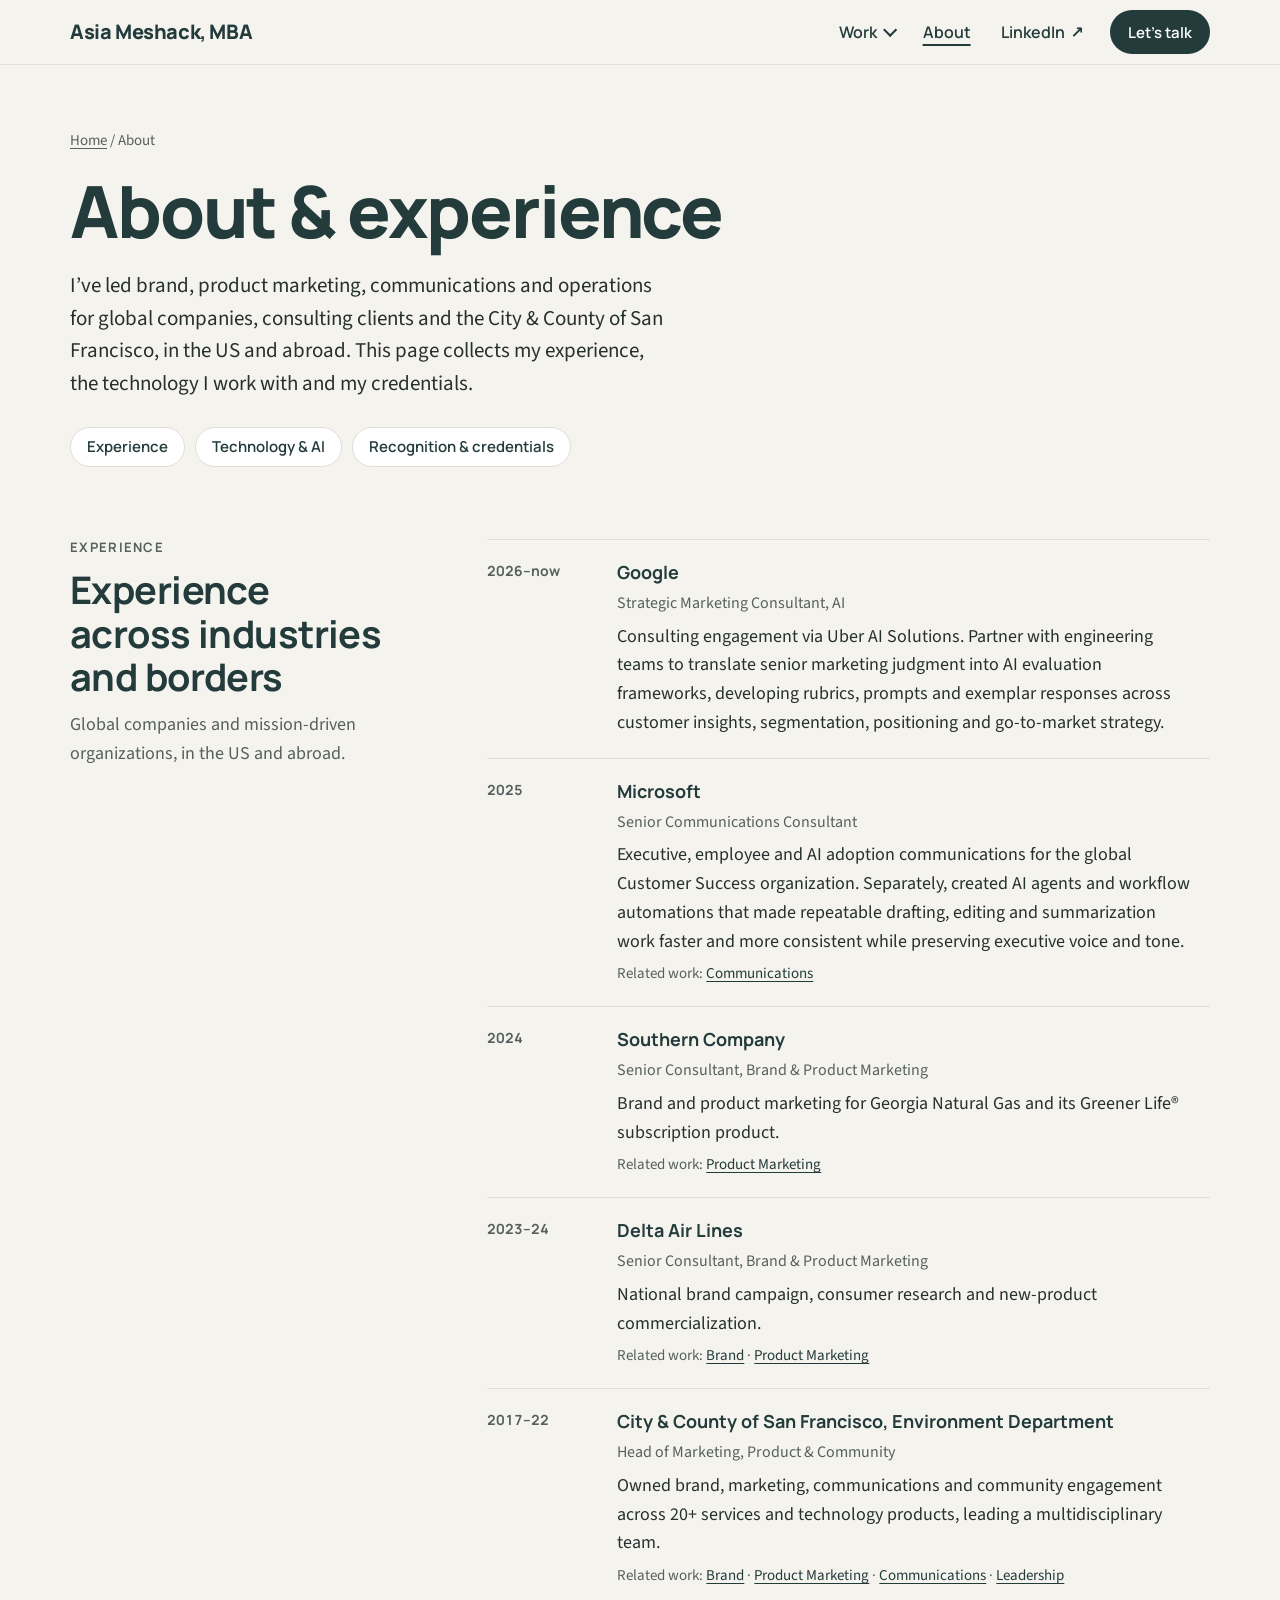
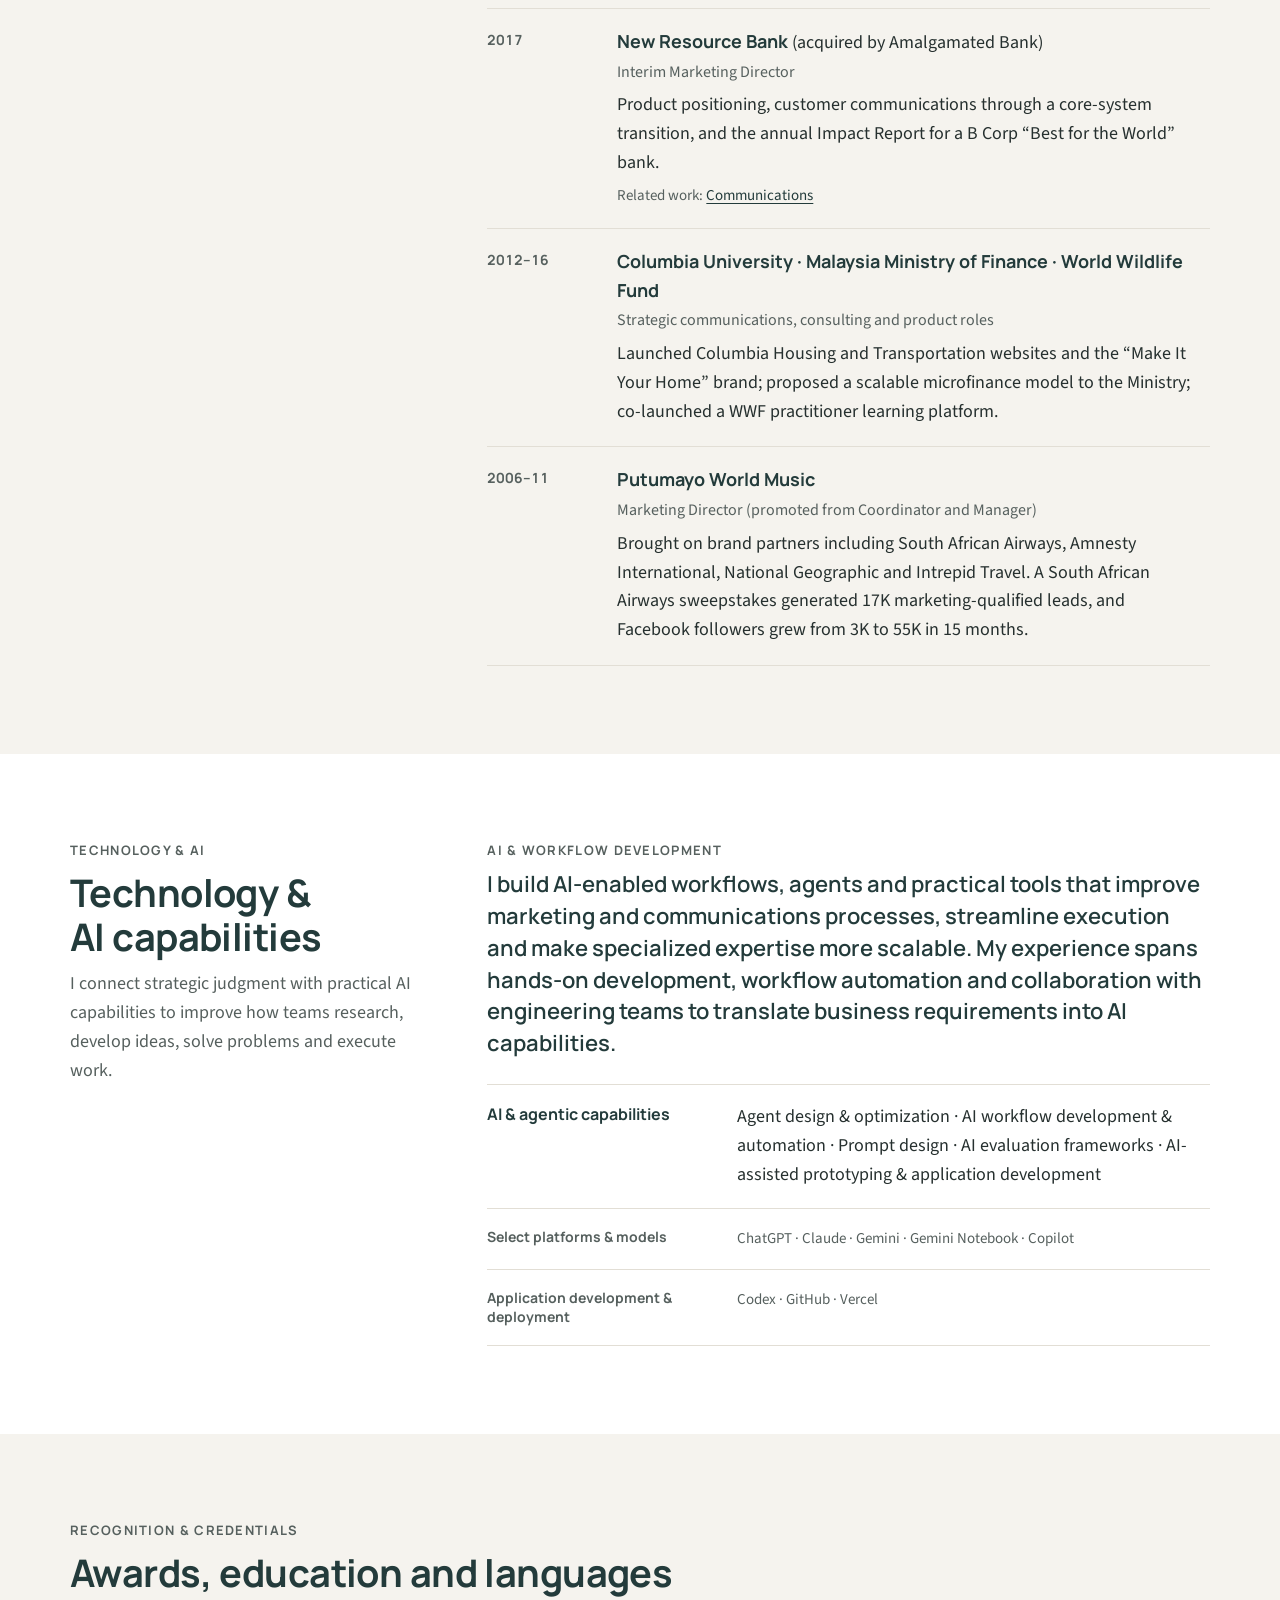
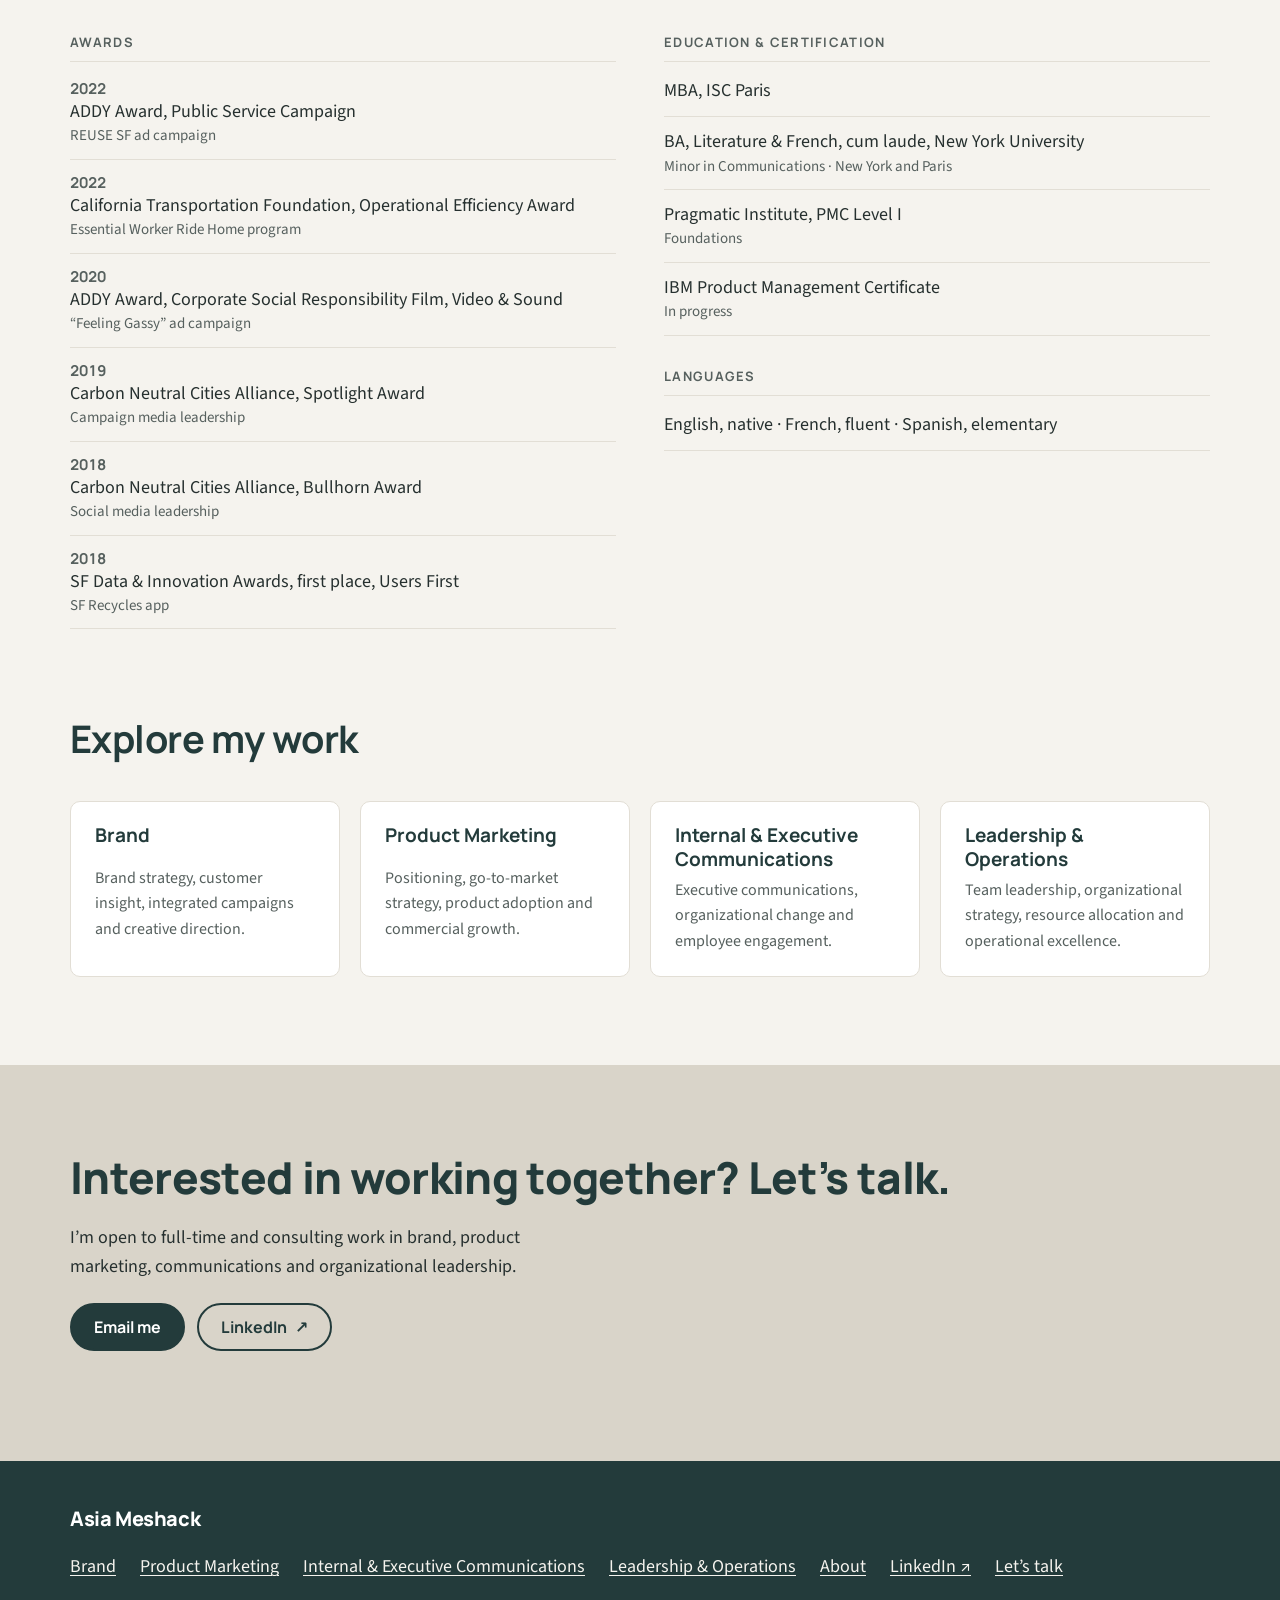
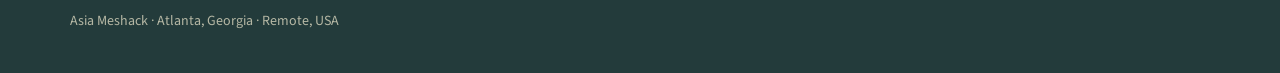
==== about/index.html @ 108fd045 "About: "AI & Workflow Development" capability statement Co-Authored-By: Claude Opus 5.5 <noreply@ant" ====
<!doctype html>
<html lang="en">
<head>
<meta charset="utf-8">
<meta name="viewport" content="width=device-width,initial-scale=1,viewport-fit=cover">
<title>About and experience | Asia Meshack</title>
<meta name="description" content="Experience, technology and AI capabilities, awards and education of Asia Meshack.">
<link rel="canonical" href="https://ameshack.github.io/amward-site/about/">
<meta property="og:type" content="website">
<meta property="og:site_name" content="Asia Meshack">
<meta property="og:title" content="About and experience | Asia Meshack">
<meta property="og:description" content="Experience, technology and AI capabilities, awards and education of Asia Meshack.">
<meta property="og:url" content="https://ameshack.github.io/amward-site/about/">
<meta property="og:image" content="https://ameshack.github.io/amward-site/src/img/reuse.jpg">
<meta name="twitter:card" content="summary_large_image">
<link rel="preconnect" href="https://fonts.googleapis.com">
<link rel="preconnect" href="https://fonts.gstatic.com" crossorigin>
<link rel="stylesheet" href="https://fonts.googleapis.com/css2?family=Manrope:wght@600;700;800&family=Source+Sans+3:wght@400;600;700&display=swap">
<link rel="stylesheet" href="../assets/site.css">
</head>
<body data-root="../" data-ext="" data-page="about">
<a class="skip" href="#main">Skip to content</a>
<header class="site-header">
  <div class="wrap">
    <a class="wordmark" href="../">Asia Meshack, MBA</a>
    <nav class="nav" aria-label="Main">
      <div class="nav-work">
        <button class="nav-work-btn" type="button" aria-expanded="false" aria-controls="work-menu">Work</button>
        <ul class="work-menu" id="work-menu" hidden><li><a href="../brand/"><strong>Brand</strong><span>Brand strategy, customer insight, integrated campaigns and creative direction.</span></a></li><li><a href="../product-marketing/"><strong>Product Marketing</strong><span>Positioning, go-to-market strategy, product adoption and commercial growth.</span></a></li><li><a href="../communications/"><strong>Internal &amp; Executive Communications</strong><span>Executive communications, organizational change and employee engagement.</span></a></li><li><a href="../leadership/"><strong>Leadership &amp; Operations</strong><span>Team leadership, organizational strategy, resource allocation and operational excellence.</span></a></li></ul>
      </div>
      <a href="../about/" aria-current="page">About</a>
      <a class="ext" href="https://www.linkedin.com/in/am-ward" target="_blank" rel="noopener">LinkedIn</a>
      <a class="btn btn-primary" href="#contact">Let’s talk</a>
    </nav>
    <button class="menu-btn" type="button" aria-expanded="false" aria-controls="mobile-panel">Menu</button>
    <nav class="mobile-panel" id="mobile-panel" aria-label="Main">
      <span class="group">Work</span><a class="sub" href="../brand/">Brand</a><a class="sub" href="../product-marketing/">Product Marketing</a><a class="sub" href="../communications/">Internal &amp; Executive Communications</a><a class="sub" href="../leadership/">Leadership &amp; Operations</a>
      <a href="../about/">About &amp; experience</a>
      <a class="ext" href="https://www.linkedin.com/in/am-ward" target="_blank" rel="noopener">LinkedIn</a>
      <a class="btn btn-primary" href="#contact">Let’s talk</a>
    </nav>
  </div>
</header>
<main id="main">
<section class="page-hero" aria-labelledby="page-h">
  <div class="wrap">
    <p class="crumbs"><a href="../">Home</a> / About</p>
    <h1 id="page-h">About &amp; experience</h1>
    <p class="lede">I’ve led brand, product marketing, communications and operations for global companies, consulting clients and the City &amp; County of San Francisco, in the US and abroad. This page collects my experience, the technology I work with and my credentials.</p>
    <ul class="caps jump" aria-label="On this page"><li><a href="#experience">Experience</a></li><li><a href="#technology-ai">Technology &amp; AI</a></li><li><a href="#credentials">Recognition &amp; credentials</a></li></ul>
  </div>
</section>

<section class="section split" id="experience" aria-labelledby="exp-h" style="padding-top:24px">
  <div class="wrap">
    <div class="split-head"><p class="eyebrow">Experience</p><h2 id="exp-h">Experience across industries and borders</h2><p>Global companies and mission-driven organizations, in the US and abroad.</p></div>
    <ol class="roles"><li><span class="when">2026–now</span><div class="role"><b>Google</b><span class="t">Strategic Marketing Consultant, AI</span><p>Consulting engagement via Uber AI Solutions. Partner with engineering teams to translate senior marketing judgment into AI evaluation frameworks, developing rubrics, prompts and exemplar responses across customer insights, segmentation, positioning and go-to-market strategy.</p></div></li><li><span class="when">2025</span><div class="role"><b>Microsoft</b><span class="t">Senior Communications Consultant</span><p>Executive, employee and AI adoption communications for the global Customer Success organization. Separately, created AI agents and workflow automations that made repeatable drafting, editing and summarization work faster and more consistent while preserving executive voice and tone.</p><p class="role-links">Related work: <a href="../communications/">Communications</a></p></div></li><li><span class="when">2024</span><div class="role"><b>Southern Company</b><span class="t">Senior Consultant, Brand &amp; Product Marketing</span><p>Brand and product marketing for Georgia Natural Gas and its Greener Life® subscription product.</p><p class="role-links">Related work: <a href="../product-marketing/">Product Marketing</a></p></div></li><li><span class="when">2023–24</span><div class="role"><b>Delta Air Lines</b><span class="t">Senior Consultant, Brand &amp; Product Marketing</span><p>National brand campaign, consumer research and new-product commercialization.</p><p class="role-links">Related work: <a href="../brand/">Brand</a> · <a href="../product-marketing/">Product Marketing</a></p></div></li><li><span class="when">2017–22</span><div class="role"><b>City &amp; County of San Francisco, Environment Department</b><span class="t">Head of Marketing, Product &amp; Community</span><p>Owned brand, marketing, communications and community engagement across 20+ services and technology products, leading a multidisciplinary team.</p><p class="role-links">Related work: <a href="../brand/">Brand</a> · <a href="../product-marketing/">Product Marketing</a> · <a href="../communications/">Communications</a> · <a href="../leadership/">Leadership</a></p></div></li><li><span class="when">2017</span><div class="role"><b>New Resource Bank</b> (acquired by Amalgamated Bank)<span class="t">Interim Marketing Director</span><p>Product positioning, customer communications through a core-system transition, and the annual Impact Report for a B Corp “Best for the World” bank.</p><p class="role-links">Related work: <a href="../communications/">Communications</a></p></div></li><li><span class="when">2012–16</span><div class="role"><b>Columbia University · Malaysia Ministry of Finance · World Wildlife Fund</b><span class="t">Strategic communications, consulting and product roles</span><p>Launched Columbia Housing and Transportation websites and the “Make It Your Home” brand; proposed a scalable microfinance model to the Ministry; co-launched a WWF practitioner learning platform.</p></div></li><li><span class="when">2006–11</span><div class="role"><b>Putumayo World Music</b><span class="t">Marketing Director (promoted from Coordinator and Manager)</span><p>Brought on brand partners including South African Airways, Amnesty International, National Geographic and Intrepid Travel. A South African Airways sweepstakes generated 17K marketing-qualified leads, and Facebook followers grew from 3K to 55K in 15 months.</p></div></li></ol>
  </div>
</section>

<section class="section split tech" id="technology-ai" aria-labelledby="tech-h">
  <div class="wrap">
    <div class="split-head"><p class="eyebrow">Technology &amp; AI</p><h2 id="tech-h">Technology &amp; AI capabilities</h2><p>I connect strategic judgment with practical AI capabilities to improve how teams research, develop ideas, solve problems and execute work.</p></div>
    <div class="tech-body"><div class="tech-cap"><h3>AI &amp; Workflow Development</h3><p class="tech-capability">I build AI-enabled workflows, agents and practical tools that improve marketing and communications processes, streamline execution and make specialized expertise more scalable. My experience spans hands-on development, workflow automation and collaboration with engineering teams to translate business requirements into AI capabilities.</p></div><dl class="tech-rows"><div><dt>AI &amp; agentic capabilities</dt><dd>Agent design &amp; optimization · AI workflow development &amp; automation · Prompt design · AI evaluation frameworks · AI-assisted prototyping &amp; application development</dd></div><div class="tool"><dt>Select platforms &amp; models</dt><dd>ChatGPT · Claude · Gemini · Gemini Notebook · Copilot</dd></div><div class="tool"><dt>Application development &amp; deployment</dt><dd>Codex · GitHub · Vercel</dd></div></dl></div>
  </div>
</section>

<section class="section" id="credentials" aria-labelledby="cred-h">
  <div class="wrap">
    <div class="section-head"><p class="eyebrow">Recognition &amp; credentials</p><h2 id="cred-h">Awards, education and languages</h2></div>
    <div class="cred-grid">
      <div><h3>Awards</h3><ul><li><span class="yr">2022</span>ADDY Award, Public Service Campaign<span>REUSE SF ad campaign</span></li><li><span class="yr">2022</span>California Transportation Foundation, Operational Efficiency Award<span>Essential Worker Ride Home program</span></li><li><span class="yr">2020</span>ADDY Award, Corporate Social Responsibility Film, Video &amp; Sound<span>“Feeling Gassy” ad campaign</span></li><li><span class="yr">2019</span>Carbon Neutral Cities Alliance, Spotlight Award<span>Campaign media leadership</span></li><li><span class="yr">2018</span>Carbon Neutral Cities Alliance, Bullhorn Award<span>Social media leadership</span></li><li><span class="yr">2018</span>SF Data &amp; Innovation Awards, first place, Users First<span>SF Recycles app</span></li></ul></div>
      <div class="stack">
        <div><h3>Education &amp; certification</h3><ul><li>MBA, ISC Paris</li><li>BA, Literature &amp; French, cum laude, New York University<span>Minor in Communications · New York and Paris</span></li><li>Pragmatic Institute, PMC Level I<span>Foundations</span></li><li>IBM Product Management Certificate<span>In progress</span></li></ul></div>
        <div><h3>Languages</h3><ul><li>English, native · French, fluent · Spanish, elementary</li></ul></div>
      </div>
    </div>
  </div>
</section>

<section class="section" style="padding-top:0" aria-labelledby="related-h">
  <div class="wrap">
    <div class="section-head"><h2 id="related-h">Explore my work</h2></div>
    <div class="related four"><a href="../brand/"><strong>Brand</strong><span>Brand strategy, customer insight, integrated campaigns and creative direction.</span></a><a href="../product-marketing/"><strong>Product Marketing</strong><span>Positioning, go-to-market strategy, product adoption and commercial growth.</span></a><a href="../communications/"><strong>Internal &amp; Executive Communications</strong><span>Executive communications, organizational change and employee engagement.</span></a><a href="../leadership/"><strong>Leadership &amp; Operations</strong><span>Team leadership, organizational strategy, resource allocation and operational excellence.</span></a></div>
  </div>
</section>
<section class="section contact" id="contact" aria-labelledby="contact-h">
  <div class="wrap">
    <h2 id="contact-h">Interested in working together? Let’s talk.</h2>
    <p>I’m open to full-time and consulting work in brand, product marketing, communications and organizational leadership.</p>
    <div class="btn-row">
      <button class="btn btn-primary" type="button" id="reveal">Email me</button>
      <span class="addr" id="email" hidden></span>
      <button class="btn btn-secondary" type="button" id="copy" hidden>Copy</button>
      <a class="btn btn-secondary ext" href="https://www.linkedin.com/in/am-ward" target="_blank" rel="noopener">LinkedIn</a>
    </div>
    <p class="status" id="status" aria-live="polite"></p>
  </div>
</section>
</main>
<footer class="site-footer">
  <div class="wrap">
    <div class="footer-top">
      <a class="wordmark" href="../">Asia Meshack</a>
      <nav aria-label="Footer"><ul><li><a href="../brand/">Brand</a></li><li><a href="../product-marketing/">Product Marketing</a></li><li><a href="../communications/">Internal &amp; Executive Communications</a></li><li><a href="../leadership/">Leadership &amp; Operations</a></li><li><a href="../about/">About</a></li><li><a class="ext" href="https://www.linkedin.com/in/am-ward" target="_blank" rel="noopener">LinkedIn</a></li><li><a href="#contact">Let’s talk</a></li></ul></nav>
    </div>
    <small>Asia Meshack · Atlanta, Georgia · Remote, USA</small>
  </div>
</footer>
<script src="../assets/site.js"></script>
</body>
</html>
---- assets/site.css ----
/* Asia Meshack — warm editorial. Light, deliberately single-theme.
   Layout: compact sticky header; home = intro + collage, organizations, outcomes band, work cards, throughline, contact.
   Specialty pages = intro + capabilities, featured projects, supporting projects, related work, contact. */
:root{
  color-scheme:light;
  --ivory:#F5F3EE; --white:#FFFFFF; --stone:#D9D4C9; --sage:#B5B7A4;
  --teal:#233B3B; --teal-2:#2F4D4C; --text:#26302F; --muted:#56605E; --line:#E2DED5;
  --head:"Manrope",ui-sans-serif,system-ui,-apple-system,"Segoe UI",sans-serif;
  --body:"Source Sans 3",ui-sans-serif,system-ui,-apple-system,"Segoe UI",sans-serif;
  --eyebrow:var(--muted);
  --header-h:64px;
  --radius:10px;
}
*{box-sizing:border-box}
html{scroll-behavior:smooth;scroll-padding-top:calc(var(--header-h) + env(safe-area-inset-top,0px) + 16px)}
@media (prefers-reduced-motion:reduce){html{scroll-behavior:auto}*{transition:none!important}}
body{margin:0;background:var(--ivory);color:var(--text);font:400 18px/1.6 var(--body);-webkit-font-smoothing:antialiased}
body::before{content:"";position:fixed;inset:0 0 auto;height:env(safe-area-inset-top,0px);z-index:30;background:var(--ivory)}
img{max-width:100%;display:block}
a{color:var(--teal);text-underline-offset:3px;text-decoration-thickness:1px}
a:hover{text-decoration-thickness:2px}
:focus-visible{outline:3px solid var(--teal);outline-offset:3px;border-radius:4px}
h1,h2,h3{font-family:var(--head);color:var(--teal);margin:0;text-wrap:balance;letter-spacing:-.015em}
p{margin:0}
.wrap{max-width:1180px;margin:0 auto;padding-left:max(20px,env(safe-area-inset-left,0px));padding-right:max(20px,env(safe-area-inset-right,0px))}
.eyebrow{font:700 13px/1.3 var(--head);letter-spacing:.1em;text-transform:uppercase;color:var(--eyebrow)}
.lede{font-size:21px;line-height:1.55;color:var(--text);max-width:60ch}
[hidden]{display:none!important}
.sr-only{position:absolute;width:1px;height:1px;padding:0;margin:-1px;overflow:hidden;clip:rect(0,0,0,0);white-space:nowrap;border:0}
.skip{position:absolute;left:20px;top:-80px;z-index:40;background:var(--teal);color:var(--white);padding:10px 16px;border-radius:8px;font-weight:600;text-decoration:none}
.skip:focus{top:calc(env(safe-area-inset-top,0px) + 10px)}
.section{padding-block:88px}
.section-head{display:grid;gap:12px;margin-bottom:40px;max-width:720px}
.section-head h2{font-size:clamp(28px,3.2vw,38px);line-height:1.15;font-weight:700}

/* Buttons and links */
.btn{display:inline-flex;align-items:center;gap:8px;min-height:48px;padding:12px 22px;border-radius:999px;font:700 16px/1 var(--head);text-decoration:none;border:2px solid var(--teal);cursor:pointer}
.btn-primary{background:var(--teal);color:var(--white)}
.btn-primary:hover{background:var(--teal-2);border-color:var(--teal-2)}
.btn-secondary{background:transparent;color:var(--teal)}
.btn-secondary:hover{background:var(--white)}
.btn-row{display:flex;flex-wrap:wrap;gap:12px;align-items:center}
.arrow-link{font:700 16px/1.3 var(--head);text-decoration:none;display:inline-flex;gap:6px;align-items:center}
.arrow-link::after{content:"→";transition:transform .15s}
.arrow-link:hover::after{transform:translateX(3px)}
.ext::after{content:" ↗"}

/* Header */
.site-header{position:sticky;top:env(safe-area-inset-top,0px);z-index:20;background:color-mix(in srgb,var(--ivory) 94%,transparent);backdrop-filter:blur(8px);border-bottom:1px solid var(--line)}
.site-header .wrap{display:flex;align-items:center;gap:24px;height:var(--header-h)}
.wordmark{font:800 20px/1 var(--head);color:var(--teal);text-decoration:none;letter-spacing:-.02em;margin-right:auto}
.nav{display:flex;align-items:center;gap:6px}
.nav > a,.nav-work-btn{font:600 16px/1 var(--head);color:var(--teal);text-decoration:none;padding:12px 12px;border-radius:8px;background:none;border:0;cursor:pointer;min-height:44px;display:inline-flex;align-items:center;gap:6px}
.nav > a:hover,.nav-work-btn:hover{background:var(--white)}
.nav > a[aria-current="page"]{text-decoration:underline;text-underline-offset:6px;text-decoration-thickness:2px}
.nav-work-btn::after{content:"";width:8px;height:8px;border-right:2px solid currentColor;border-bottom:2px solid currentColor;transform:rotate(45deg) translateY(-3px);transition:transform .15s}
.nav-work-btn[aria-expanded="true"]::after{transform:rotate(-135deg) translateY(-1px)}
.nav-work{position:relative}
.work-menu{position:absolute;top:calc(100% + 8px);left:-12px;width:360px;background:var(--white);border:1px solid var(--line);border-radius:var(--radius);box-shadow:0 18px 40px -18px rgba(35,59,59,.35);padding:8px;list-style:none;margin:0}
.work-menu a{display:grid;gap:2px;padding:12px 14px;border-radius:8px;text-decoration:none}
.work-menu a:hover,.work-menu a:focus-visible{background:var(--ivory)}
.work-menu strong{font:700 16px/1.3 var(--head);color:var(--teal)}
.work-menu span{font-size:15px;line-height:1.4;color:var(--muted)}
.nav > a.btn{margin-left:8px;min-height:44px;padding:10px 18px;font-size:15px;background:var(--teal);color:var(--white);border-radius:999px}
.nav > a.btn:hover{background:var(--teal-2)}
.menu-btn{display:none;font:700 15px/1 var(--head);color:var(--teal);background:var(--white);border:1px solid var(--line);border-radius:999px;padding:12px 18px;min-height:44px;cursor:pointer}
.mobile-panel{display:none}

/* Hero */
.hero{padding-block:72px 64px}
.hero .wrap{display:grid;grid-template-columns:minmax(0,7fr) minmax(0,5fr);gap:56px;align-items:center}
.hero-copy{display:grid;gap:24px}
.hero h1{font-size:clamp(34px,4.1vw,52px);line-height:1.08;font-weight:800;letter-spacing:-.025em}
.collage{display:grid;grid-template-columns:766fr 1206fr;gap:12px}
.collage figure{margin:0;border-radius:var(--radius);overflow:hidden;background:var(--stone)}
.collage img{width:100%;height:100%;object-fit:cover}
.collage .c1{grid-column:1/-1;aspect-ratio:1100/612}
.collage .c2{aspect-ratio:766/556;background:#fff}
.collage .c3{aspect-ratio:900/421}

/* Organizations */
.orgs{padding-block:28px;border-block:1px solid var(--line)}
.orgs .wrap{display:grid;gap:14px}
.orgs ul{list-style:none;margin:0;padding:0;display:flex;flex-wrap:wrap;gap:20px 56px;align-items:center}
.orgs li{display:flex;align-items:center;min-height:44px}
.orgs img{width:auto;max-width:100%}

/* Outcomes band */
.outcomes{background:var(--teal);color:var(--ivory)}
.outcomes .section-head h2{color:var(--ivory)}
.outcomes .eyebrow{color:var(--sage)}
.outcomes ul{list-style:none;margin:0;padding:0;display:grid;grid-template-columns:repeat(4,minmax(0,1fr));gap:32px}
.outcomes li{display:grid;gap:10px;align-content:start;padding-top:20px;border-top:1px solid color-mix(in srgb,var(--sage) 55%,transparent)}
.outcomes b{font:800 clamp(40px,4.6vw,56px)/1 var(--head);letter-spacing:-.03em;color:var(--white)}
.outcomes span{font-size:17px;line-height:1.45;color:var(--ivory)}
.outcomes small{font:700 13px/1.3 var(--head);letter-spacing:.06em;text-transform:uppercase;color:var(--sage)}

/* Work cards */
.cards{display:grid;grid-template-columns:repeat(2,minmax(0,1fr));gap:24px}
.card{background:var(--white);border-radius:var(--radius);overflow:hidden;display:grid;grid-template-rows:auto 1fr;text-decoration:none;color:inherit;border:1px solid var(--line);transition:transform .15s,box-shadow .15s}
.card:hover{transform:translateY(-3px);box-shadow:0 18px 40px -22px rgba(35,59,59,.45)}
.card-visual{aspect-ratio:16/7;background:var(--stone);overflow:hidden;display:grid}
.card-visual img{width:100%;height:100%;object-fit:cover}
.card-visual:not(.phone){position:relative}
.card-visual:not(.phone) img{position:absolute;inset:0}
.card-visual.phone{background:var(--sage)}
.card-visual.phone img{width:60%;justify-self:center;object-position:top;border-radius:10px 10px 0 0;margin-top:16px;box-shadow:0 10px 30px -12px rgba(0,0,0,.35)}
.card-body{padding:24px 28px 28px;display:grid;gap:10px;align-content:start}
.card-body h3{font-size:24px;line-height:1.2;font-weight:700}
.card-body p{color:var(--muted)}
.card-body .arrow-link{margin-top:6px}

/* Throughline */
.throughline .wrap{display:grid;grid-template-columns:minmax(0,4fr) minmax(0,7fr);gap:56px;align-items:start}
.throughline h2{font-size:clamp(28px,3.2vw,38px);line-height:1.15;font-weight:700}
.throughline .copy{display:grid;gap:18px;max-width:62ch}

/* Contact band */
.contact{background:var(--stone)}
.contact .wrap{display:grid;gap:22px;justify-items:start}
.contact h2{font-size:clamp(30px,3.6vw,44px);line-height:1.1;font-weight:800}
.contact p{max-width:58ch}
.addr{font:600 17px var(--body);padding:12px 16px;border-radius:999px;background:var(--white);user-select:all}
.status{font-size:15px;color:var(--muted)}

/* Footer */
.site-footer{background:var(--teal);color:var(--ivory);padding-block:48px 40px}
.site-footer .wrap{display:grid;gap:28px}
.footer-top{display:flex;flex-wrap:wrap;justify-content:space-between;gap:24px;align-items:start}
.site-footer .wordmark{color:var(--white)}
.site-footer nav ul{list-style:none;margin:0;padding:0;display:flex;flex-wrap:wrap;gap:8px 24px}
.site-footer a{color:var(--ivory)}
.site-footer small{color:var(--sage);font-size:14px}

/* Specialty page */
.page-hero{padding-block:64px 48px}
.page-hero .wrap{display:grid;gap:22px}
.crumbs{font-size:15px;color:var(--muted)}
.crumbs a{color:var(--muted)}
.page-hero h1{font-size:clamp(44px,6vw,72px);line-height:1;font-weight:800;letter-spacing:-.03em}
.caps{list-style:none;margin:6px 0 0;padding:0;display:flex;flex-wrap:wrap;gap:10px}
.caps li{font:600 15px/1.2 var(--head);color:var(--teal);background:var(--white);border:1px solid var(--line);border-radius:999px;padding:10px 16px}

.featured{display:grid;gap:40px}
.project{background:var(--white);border:1px solid var(--line);border-radius:var(--radius);overflow:hidden}
.project-side{display:grid;grid-template-columns:minmax(0,6fr) minmax(0,5fr)}
.project-side .project-media{align-self:start;min-height:0;background:transparent}
.project-side .project-media img{height:auto}
.project-phone{display:grid;grid-template-columns:minmax(0,4fr) minmax(0,7fr)}
.project-phone .project-media{background:var(--sage);display:grid;justify-items:center;align-content:end;padding-top:36px;min-height:0}
.project-phone .project-media img{width:62%;max-width:300px;height:auto;aspect-ratio:9/14;object-fit:cover;object-position:top;border-radius:14px 14px 0 0;box-shadow:0 14px 34px -16px rgba(0,0,0,.4)}
.project-wide .project-media{min-height:0}
.project-wide .project-media img{height:auto}
.project-text .project-body{max-width:820px}
.project-media{background:var(--stone);min-height:100%}
.project-media img{width:100%;height:100%;object-fit:cover}
.project-wide .project-media img{max-height:560px}
.project-media img.focus-top{object-position:top}
.project-media img.focus-left{object-position:left center}
.project-body{padding:32px 36px 34px;display:grid;gap:16px;align-content:start}
.meta{font:700 13px/1.4 var(--head);letter-spacing:.06em;text-transform:uppercase;color:var(--muted)}
.project h3{font-size:clamp(24px,2.4vw,30px);line-height:1.15;font-weight:700}
.outcome{display:flex;gap:14px;align-items:baseline;padding:14px 0;border-block:1px solid var(--line)}
.outcome b{font:800 clamp(34px,3.6vw,44px)/1 var(--head);color:var(--teal);letter-spacing:-.03em;flex:none}
.outcome span{font-size:17px;line-height:1.4}
.outcomes-pair{display:grid;border-block:1px solid var(--line)}
.outcomes-pair .outcome{border-block:0}
.outcome-2{display:flex;gap:12px;align-items:baseline;padding:0 0 14px;margin-top:-4px}
.outcome-2 b{font:800 clamp(22px,2.2vw,26px)/1 var(--head);color:var(--teal);letter-spacing:-.02em;flex:none}
.outcome-2 span{font-size:16px;line-height:1.4;color:var(--muted)}
.outcome.mandate span{font:600 clamp(19px,1.9vw,22px)/1.35 var(--head);color:var(--teal)}
.summary{margin:0;display:grid;gap:12px}
.summary div{display:grid;gap:2px}
.summary dt{font:700 14px/1.3 var(--head);color:var(--teal)}
.summary dd{margin:0;color:var(--text)}
details.more{border-top:1px solid var(--line);padding-top:4px}
details.more > summary{list-style:none;cursor:pointer;font:700 16px/1.3 var(--head);color:var(--teal);display:inline-flex;align-items:center;gap:8px;min-height:44px;padding:8px 0}
details.more > summary::-webkit-details-marker{display:none}
details.more > summary::after{content:"+";font-size:22px;line-height:1;width:24px;height:24px;display:grid;place-items:center;border:2px solid currentColor;border-radius:50%}
details.more[open] > summary::after{content:"–"}
.detail{display:grid;gap:18px;padding:6px 0 4px}
.detail h4{margin:0 0 4px;font:700 15px/1.3 var(--head);letter-spacing:.04em;text-transform:uppercase;color:var(--muted)}
.detail ul{margin:0;padding-left:20px;display:grid;gap:4px}
.detail .fine{font-size:15px;color:var(--muted);margin-top:8px}
.links{display:flex;flex-wrap:wrap;gap:8px 20px}
.links a{font:700 16px/1.3 var(--head)}


.related{display:grid;grid-template-columns:repeat(3,minmax(0,1fr));gap:20px}
.related a{display:grid;gap:6px;padding:22px 24px;background:var(--white);border:1px solid var(--line);border-radius:var(--radius);text-decoration:none;transition:transform .15s}
.related a:hover{transform:translateY(-2px)}
.related strong{font:700 19px/1.25 var(--head);color:var(--teal)}
.related span{color:var(--muted);font-size:16px}
.related.four{grid-template-columns:repeat(4,minmax(0,1fr))}

/* About page */
.caps.jump a{text-decoration:none;color:inherit}
.split .wrap{display:grid;grid-template-columns:minmax(0,4fr) minmax(0,8fr);gap:56px;align-items:start}
.split-head{display:grid;gap:12px;align-content:start;position:sticky;top:calc(var(--header-h) + env(safe-area-inset-top,0px) + 24px)}
.split-head h2{font-size:clamp(28px,3.2vw,38px);line-height:1.15;font-weight:700}
.split-head p:not(.eyebrow){color:var(--muted)}
.roles{list-style:none;margin:0;padding:0;min-width:0}
.roles li{display:grid;grid-template-columns:110px minmax(0,1fr);gap:20px;padding-block:20px;border-top:1px solid var(--line)}
.roles li:last-child{border-bottom:1px solid var(--line)}
.when{font:700 14px/1.6 var(--head);color:var(--muted);font-variant-numeric:tabular-nums}
.role b{font:700 18px/1.35 var(--head);color:var(--teal)}
.role .t{display:block;color:var(--muted);font-size:16px;margin-top:2px}
.role p{margin-top:6px;max-width:64ch}
.role .role-links{font-size:15px;color:var(--muted)}
.tech{background:var(--white)}
.tech-rows{margin:0;display:grid;min-width:0}
.tech-rows div{display:grid;grid-template-columns:minmax(0,230px) minmax(0,1fr);gap:20px;padding-block:18px;border-top:1px solid var(--line)}
.tech-rows div:last-child{border-bottom:1px solid var(--line)}
.tech-rows dt{font:700 16px/1.4 var(--head);color:var(--teal)}
.tech-rows dd{margin:0}
.tech-body{display:grid;gap:24px;min-width:0}
.tech-cap{display:grid;gap:10px}
.tech-cap h3{font:700 13px/1.3 var(--head);letter-spacing:.1em;text-transform:uppercase;color:var(--muted)}
.tech-capability{font:600 clamp(19px,1.9vw,22px)/1.45 var(--head);color:var(--teal);max-width:60ch}
.tech-rows .tool dt{font-size:14px;color:var(--muted)}
.tech-rows .tool dd{font-size:15px;color:var(--muted)}
.cred-grid{display:grid;grid-template-columns:repeat(2,minmax(0,1fr));gap:48px}
.cred-grid h3{font:700 13px/1.3 var(--head);letter-spacing:.1em;text-transform:uppercase;color:var(--muted);padding-bottom:10px;border-bottom:1px solid var(--line);margin-bottom:4px}
.cred-grid ul{list-style:none;margin:0;padding:0}
.cred-grid li{padding:12px 0;border-bottom:1px solid var(--line);line-height:1.45}
.cred-grid li span{display:block;color:var(--muted);font-size:15px}
.cred-grid .stack{display:grid;gap:32px;align-content:start}
.yr{font:700 14px var(--head);color:var(--muted);margin-right:8px;font-variant-numeric:tabular-nums}

/* Review-only notes */
.review-bar{background:#FFF4D6;color:#3A2E05;font-size:15px;padding-block:10px;border-bottom:1px solid #E8D59A}
.review{border:1px dashed #9A6B00;background:#FFF8E4;color:#3A2E05;border-radius:8px;padding:10px 14px;font-size:15px;line-height:1.5}
.review::before{content:"Owner review · ";font:800 12px var(--head);letter-spacing:.06em;text-transform:uppercase;color:#7A5400}


@media (max-width:980px){
  .nav{display:none}
  .menu-btn{display:inline-flex;align-items:center}
  .mobile-panel{position:absolute;left:0;right:0;top:100%;background:var(--ivory);border-bottom:1px solid var(--line);padding:12px max(20px,env(safe-area-inset-right,0px)) 24px max(20px,env(safe-area-inset-left,0px));box-shadow:0 20px 30px -24px rgba(35,59,59,.4)}
  .mobile-panel.open{display:grid;gap:4px}
  .mobile-panel a{font:700 18px/1.3 var(--head);color:var(--teal);text-decoration:none;padding:12px 4px;min-height:44px}
  .mobile-panel .group{font:700 13px/1.3 var(--head);letter-spacing:.1em;text-transform:uppercase;color:var(--muted);padding:12px 4px 2px}
  .mobile-panel .sub{padding-left:16px;font-weight:600}
  .mobile-panel a.btn{margin-top:10px;justify-self:start;color:var(--white);padding:12px 22px}
  .site-header .wrap{position:relative}
  .hero .wrap,.throughline .wrap{grid-template-columns:minmax(0,1fr);gap:40px}
  .outcomes ul{grid-template-columns:repeat(2,minmax(0,1fr))}
  .project-side,.project-phone{grid-template-columns:minmax(0,1fr)}
  .project-phone .project-media{padding-top:28px}
  .project-phone .project-media img{width:46%;max-height:420px}
  .related,.related.four{grid-template-columns:minmax(0,1fr) minmax(0,1fr)}
  .split .wrap,.cred-grid{grid-template-columns:minmax(0,1fr);gap:28px}
  .split-head{position:static}
}
@media (max-width:640px){
  body{font-size:17px}
  .section{padding-block:60px}
  .hero{padding-block:44px 48px}
  .lede{font-size:19px}
  .cards,.related,.related.four{grid-template-columns:minmax(0,1fr)}
  .roles li,.tech-rows div{grid-template-columns:minmax(0,1fr);gap:4px}
  .project-phone .project-media img{width:62%}
  .outcomes ul{grid-template-columns:minmax(0,1fr);gap:24px}
  .project-body{padding:24px 22px 26px}
  .card-body{padding:22px 22px 24px}
  .outcome{flex-direction:column;gap:6px}
}
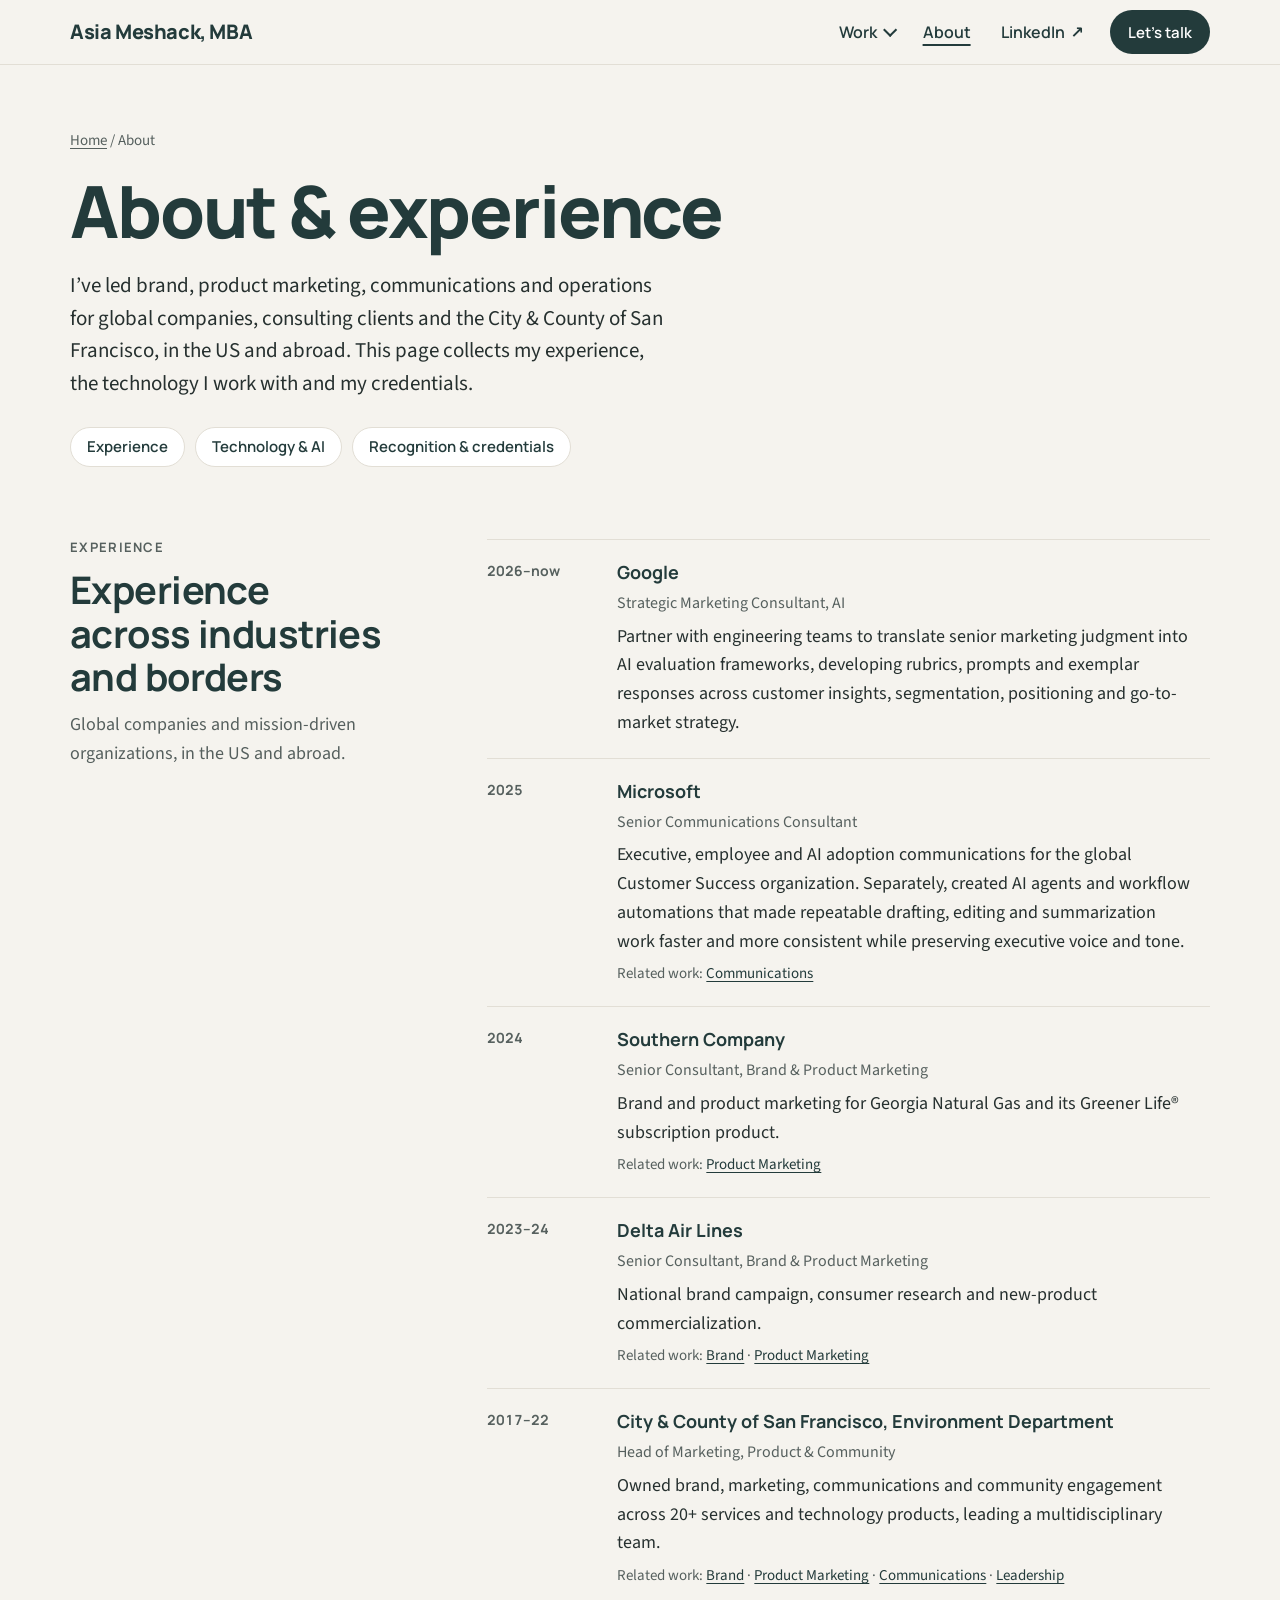
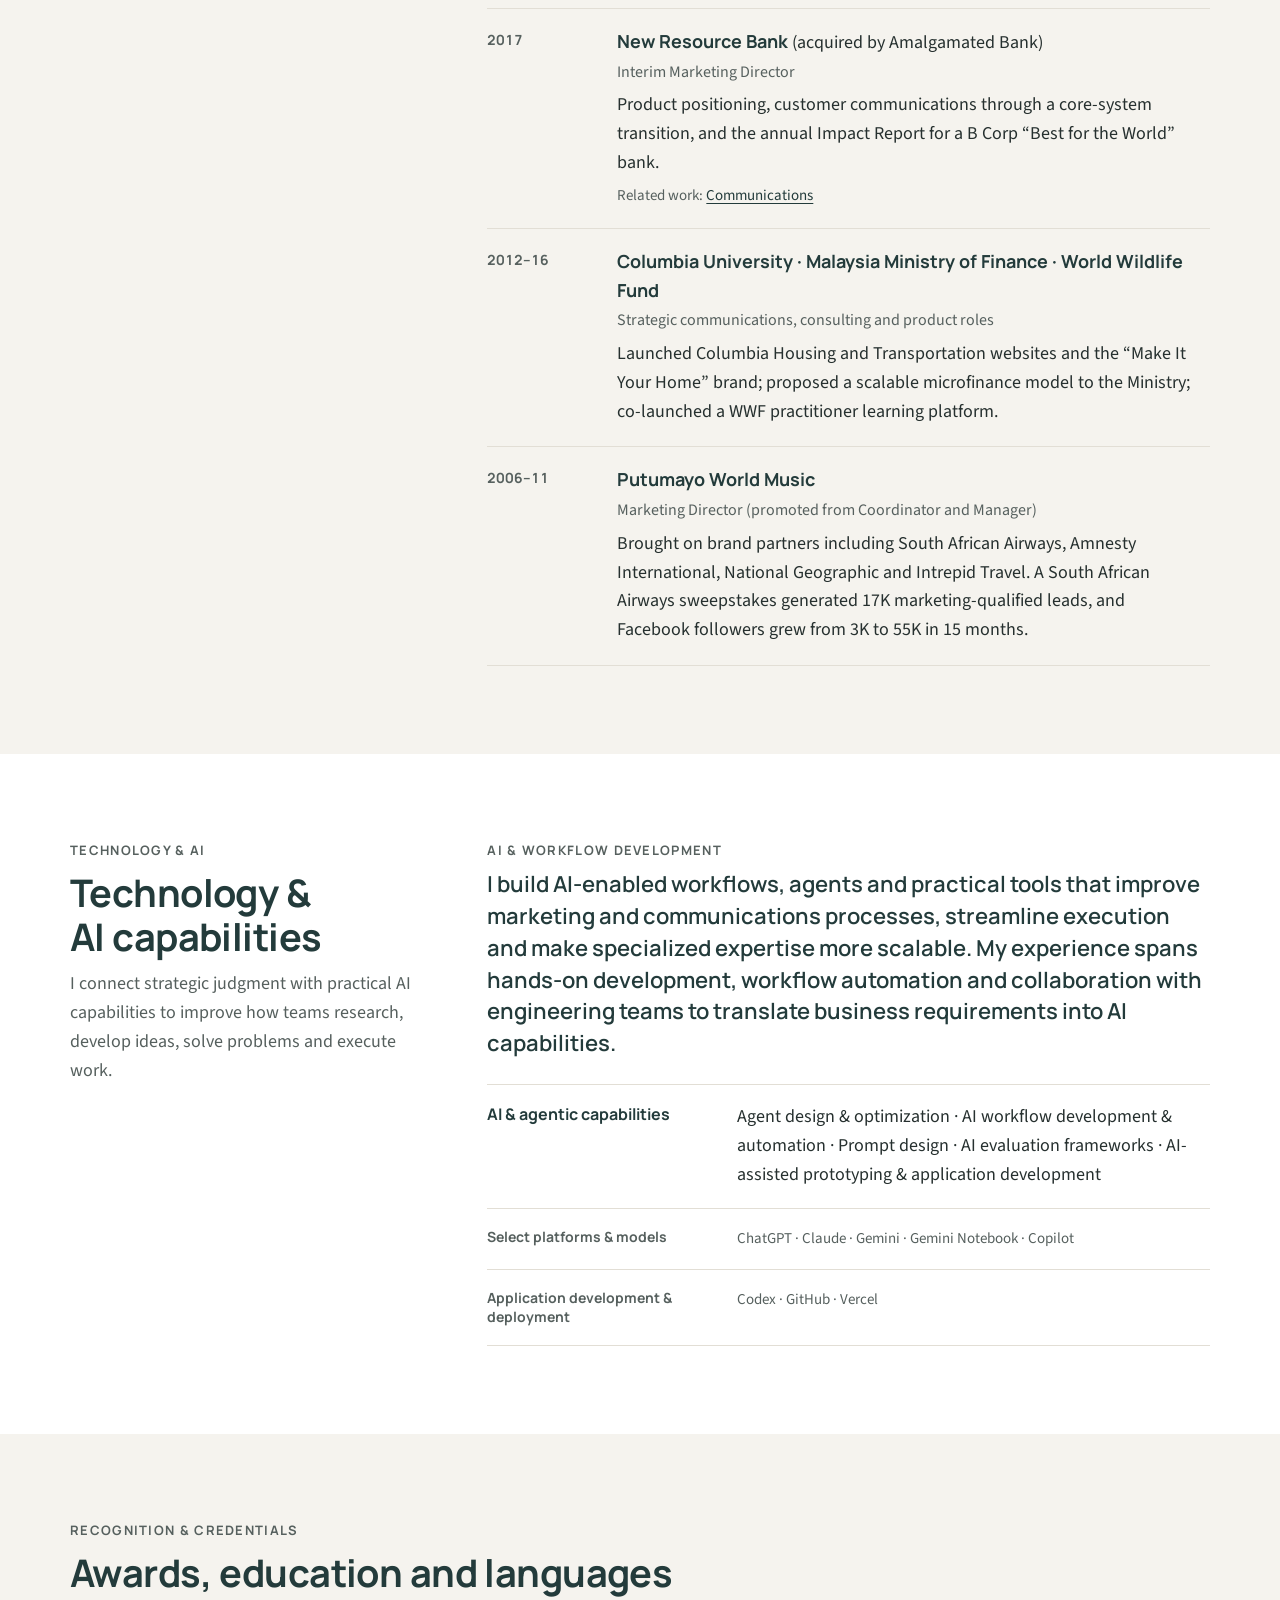
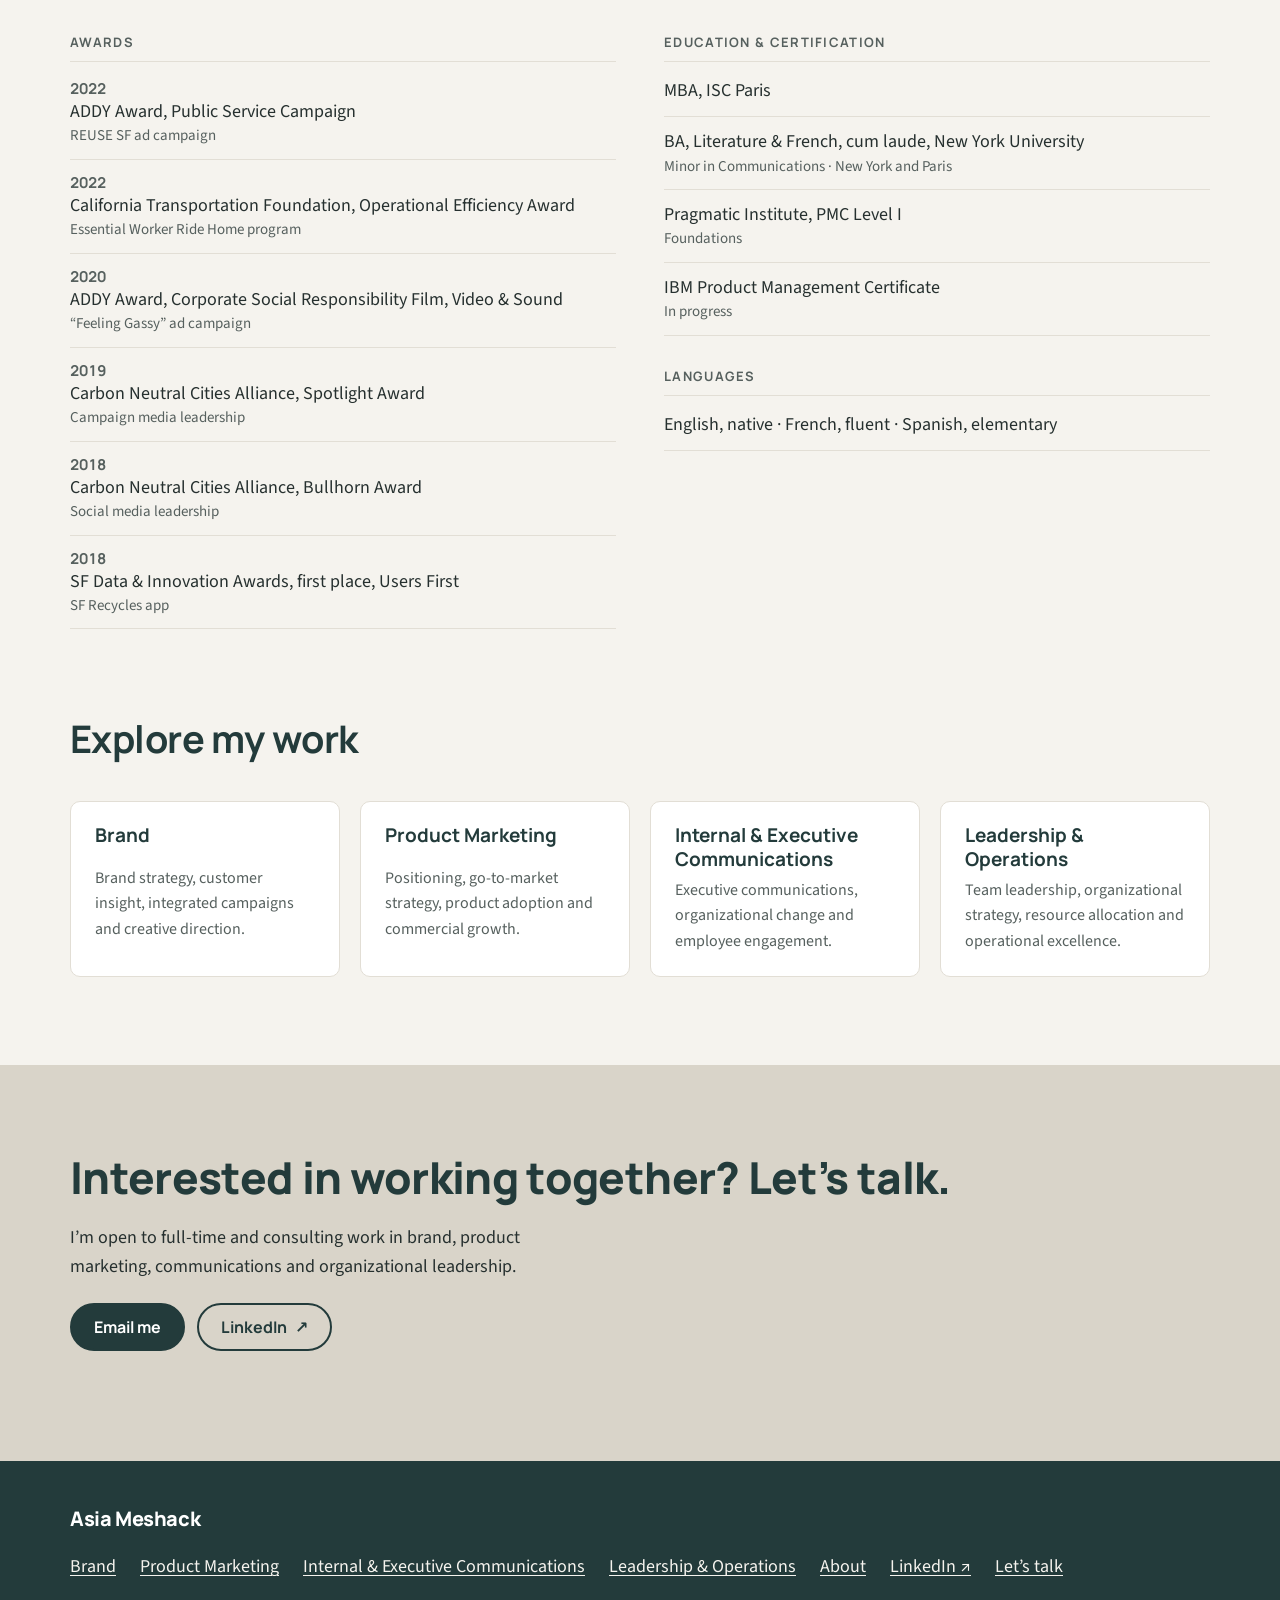
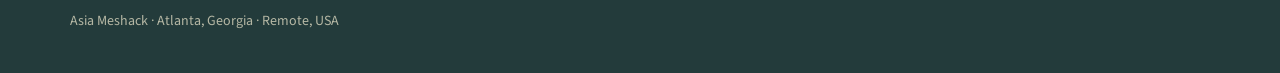
==== commit 3c5c3eb2: "About: remove consulting-vendor line from the Google role Co-Authored-By: Claude Opus 5.5 <noreply@a" ====
--- a/about/index.html
+++ b/about/index.html
@@ -54,7 +54,7 @@
 <section class="section split" id="experience" aria-labelledby="exp-h" style="padding-top:24px">
   <div class="wrap">
     <div class="split-head"><p class="eyebrow">Experience</p><h2 id="exp-h">Experience across industries and borders</h2><p>Global companies and mission-driven organizations, in the US and abroad.</p></div>
-    <ol class="roles"><li><span class="when">2026–now</span><div class="role"><b>Google</b><span class="t">Strategic Marketing Consultant, AI</span><p>Consulting engagement via Uber AI Solutions. Partner with engineering teams to translate senior marketing judgment into AI evaluation frameworks, developing rubrics, prompts and exemplar responses across customer insights, segmentation, positioning and go-to-market strategy.</p></div></li><li><span class="when">2025</span><div class="role"><b>Microsoft</b><span class="t">Senior Communications Consultant</span><p>Executive, employee and AI adoption communications for the global Customer Success organization. Separately, created AI agents and workflow automations that made repeatable drafting, editing and summarization work faster and more consistent while preserving executive voice and tone.</p><p class="role-links">Related work: <a href="../communications/">Communications</a></p></div></li><li><span class="when">2024</span><div class="role"><b>Southern Company</b><span class="t">Senior Consultant, Brand &amp; Product Marketing</span><p>Brand and product marketing for Georgia Natural Gas and its Greener Life® subscription product.</p><p class="role-links">Related work: <a href="../product-marketing/">Product Marketing</a></p></div></li><li><span class="when">2023–24</span><div class="role"><b>Delta Air Lines</b><span class="t">Senior Consultant, Brand &amp; Product Marketing</span><p>National brand campaign, consumer research and new-product commercialization.</p><p class="role-links">Related work: <a href="../brand/">Brand</a> · <a href="../product-marketing/">Product Marketing</a></p></div></li><li><span class="when">2017–22</span><div class="role"><b>City &amp; County of San Francisco, Environment Department</b><span class="t">Head of Marketing, Product &amp; Community</span><p>Owned brand, marketing, communications and community engagement across 20+ services and technology products, leading a multidisciplinary team.</p><p class="role-links">Related work: <a href="../brand/">Brand</a> · <a href="../product-marketing/">Product Marketing</a> · <a href="../communications/">Communications</a> · <a href="../leadership/">Leadership</a></p></div></li><li><span class="when">2017</span><div class="role"><b>New Resource Bank</b> (acquired by Amalgamated Bank)<span class="t">Interim Marketing Director</span><p>Product positioning, customer communications through a core-system transition, and the annual Impact Report for a B Corp “Best for the World” bank.</p><p class="role-links">Related work: <a href="../communications/">Communications</a></p></div></li><li><span class="when">2012–16</span><div class="role"><b>Columbia University · Malaysia Ministry of Finance · World Wildlife Fund</b><span class="t">Strategic communications, consulting and product roles</span><p>Launched Columbia Housing and Transportation websites and the “Make It Your Home” brand; proposed a scalable microfinance model to the Ministry; co-launched a WWF practitioner learning platform.</p></div></li><li><span class="when">2006–11</span><div class="role"><b>Putumayo World Music</b><span class="t">Marketing Director (promoted from Coordinator and Manager)</span><p>Brought on brand partners including South African Airways, Amnesty International, National Geographic and Intrepid Travel. A South African Airways sweepstakes generated 17K marketing-qualified leads, and Facebook followers grew from 3K to 55K in 15 months.</p></div></li></ol>
+    <ol class="roles"><li><span class="when">2026–now</span><div class="role"><b>Google</b><span class="t">Strategic Marketing Consultant, AI</span><p>Partner with engineering teams to translate senior marketing judgment into AI evaluation frameworks, developing rubrics, prompts and exemplar responses across customer insights, segmentation, positioning and go-to-market strategy.</p></div></li><li><span class="when">2025</span><div class="role"><b>Microsoft</b><span class="t">Senior Communications Consultant</span><p>Executive, employee and AI adoption communications for the global Customer Success organization. Separately, created AI agents and workflow automations that made repeatable drafting, editing and summarization work faster and more consistent while preserving executive voice and tone.</p><p class="role-links">Related work: <a href="../communications/">Communications</a></p></div></li><li><span class="when">2024</span><div class="role"><b>Southern Company</b><span class="t">Senior Consultant, Brand &amp; Product Marketing</span><p>Brand and product marketing for Georgia Natural Gas and its Greener Life® subscription product.</p><p class="role-links">Related work: <a href="../product-marketing/">Product Marketing</a></p></div></li><li><span class="when">2023–24</span><div class="role"><b>Delta Air Lines</b><span class="t">Senior Consultant, Brand &amp; Product Marketing</span><p>National brand campaign, consumer research and new-product commercialization.</p><p class="role-links">Related work: <a href="../brand/">Brand</a> · <a href="../product-marketing/">Product Marketing</a></p></div></li><li><span class="when">2017–22</span><div class="role"><b>City &amp; County of San Francisco, Environment Department</b><span class="t">Head of Marketing, Product &amp; Community</span><p>Owned brand, marketing, communications and community engagement across 20+ services and technology products, leading a multidisciplinary team.</p><p class="role-links">Related work: <a href="../brand/">Brand</a> · <a href="../product-marketing/">Product Marketing</a> · <a href="../communications/">Communications</a> · <a href="../leadership/">Leadership</a></p></div></li><li><span class="when">2017</span><div class="role"><b>New Resource Bank</b> (acquired by Amalgamated Bank)<span class="t">Interim Marketing Director</span><p>Product positioning, customer communications through a core-system transition, and the annual Impact Report for a B Corp “Best for the World” bank.</p><p class="role-links">Related work: <a href="../communications/">Communications</a></p></div></li><li><span class="when">2012–16</span><div class="role"><b>Columbia University · Malaysia Ministry of Finance · World Wildlife Fund</b><span class="t">Strategic communications, consulting and product roles</span><p>Launched Columbia Housing and Transportation websites and the “Make It Your Home” brand; proposed a scalable microfinance model to the Ministry; co-launched a WWF practitioner learning platform.</p></div></li><li><span class="when">2006–11</span><div class="role"><b>Putumayo World Music</b><span class="t">Marketing Director (promoted from Coordinator and Manager)</span><p>Brought on brand partners including South African Airways, Amnesty International, National Geographic and Intrepid Travel. A South African Airways sweepstakes generated 17K marketing-qualified leads, and Facebook followers grew from 3K to 55K in 15 months.</p></div></li></ol>
   </div>
 </section>
 
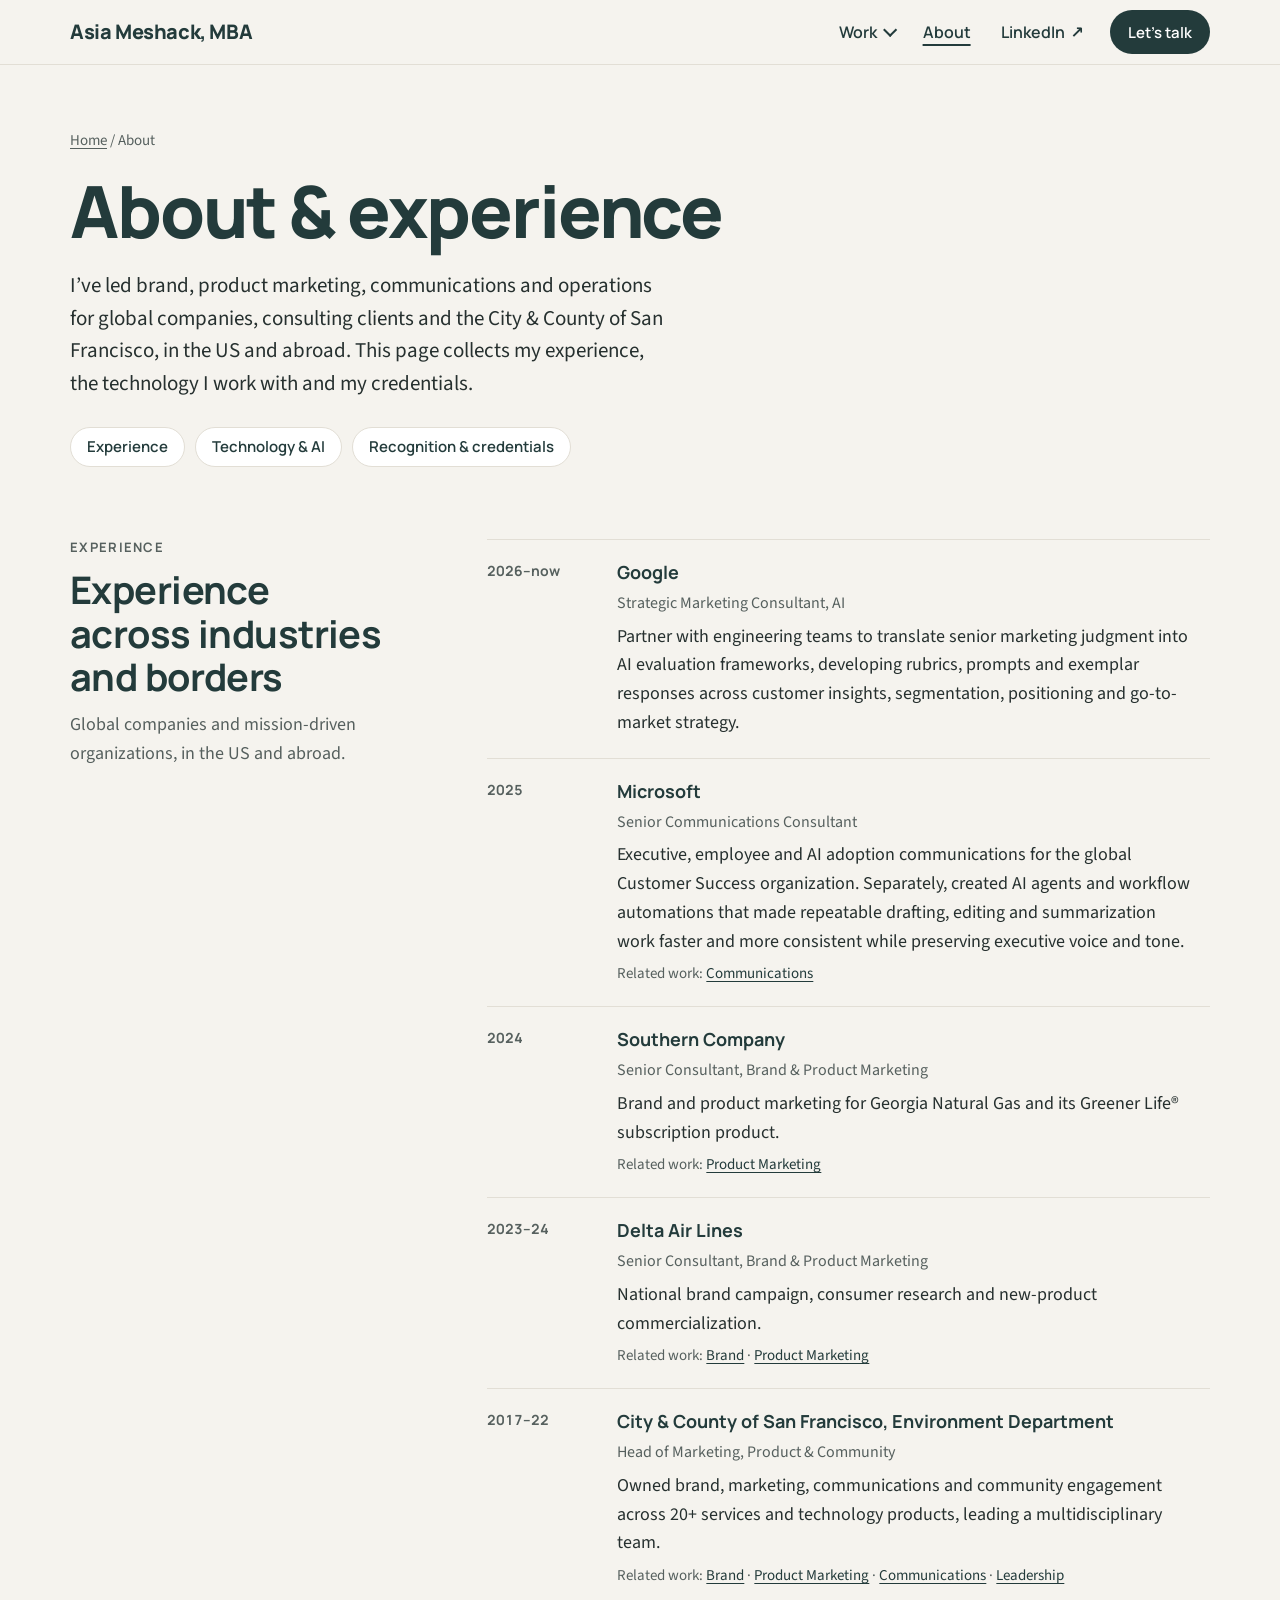
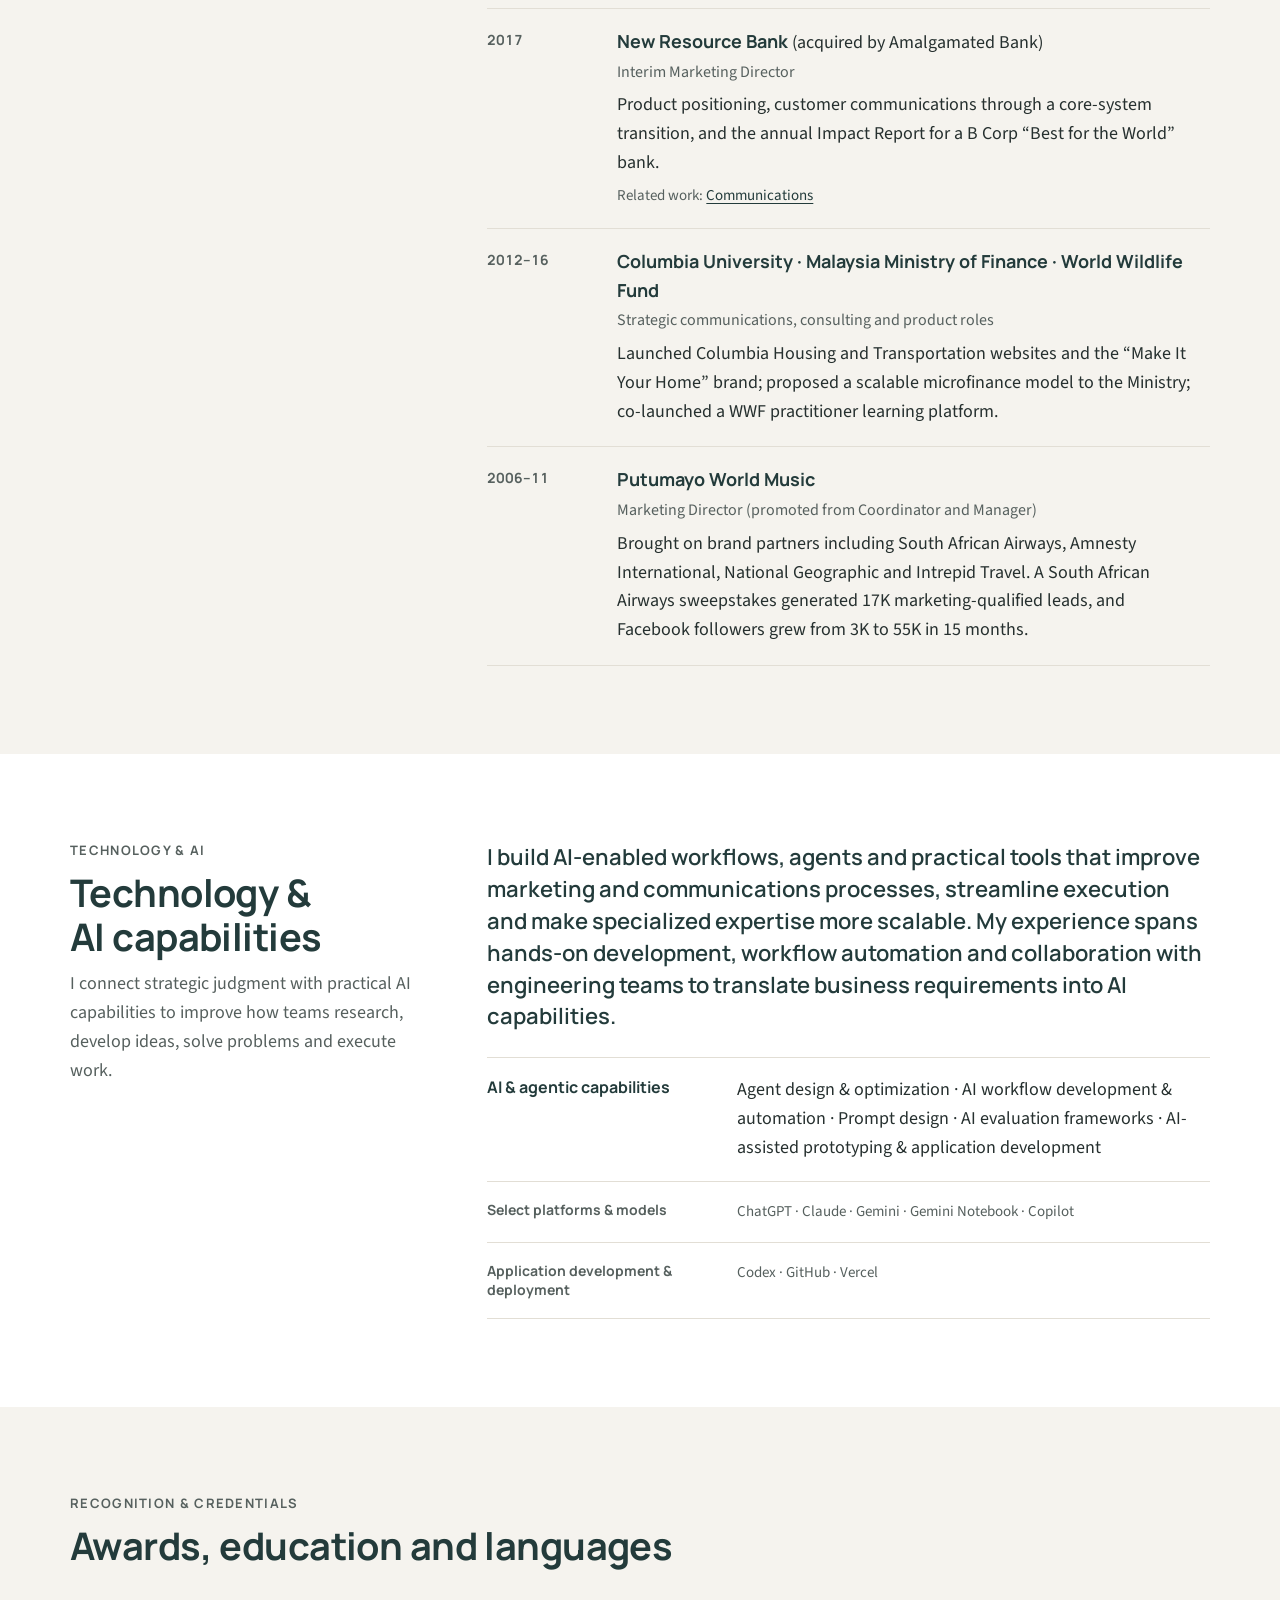
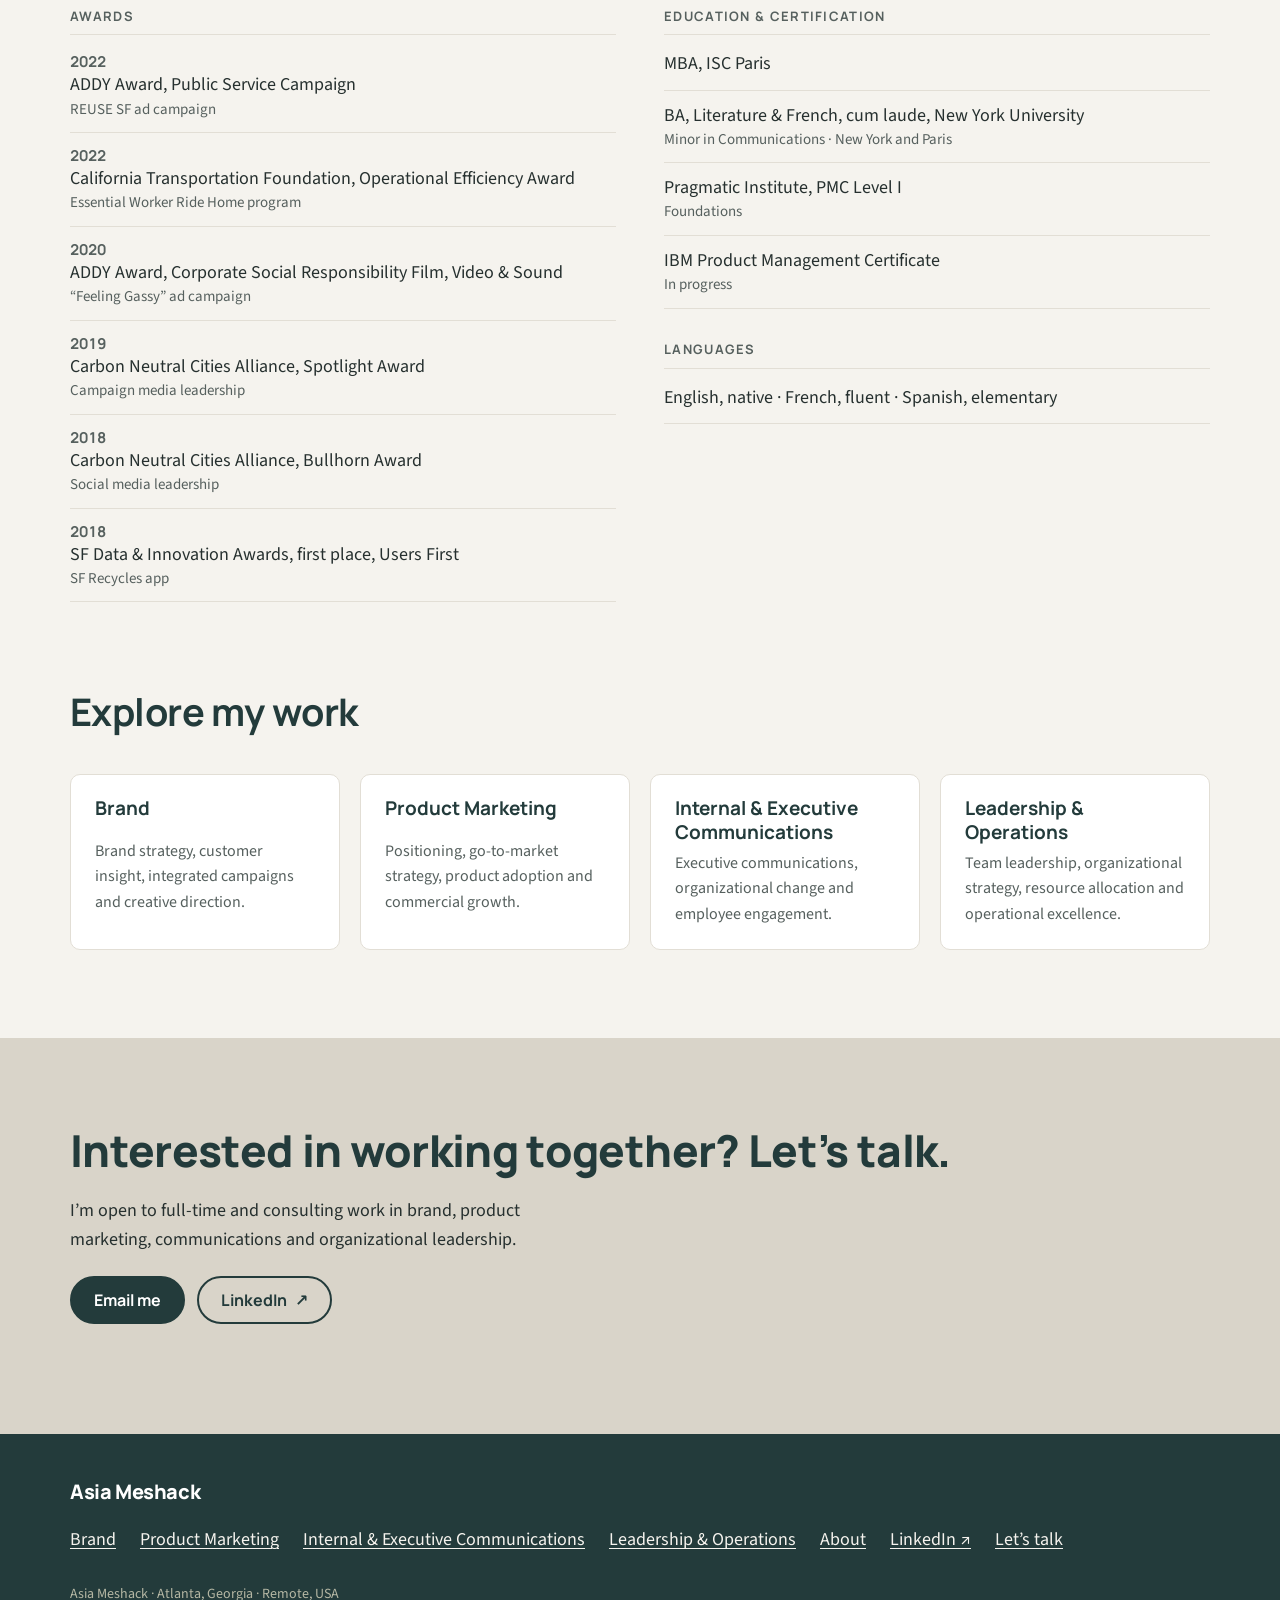
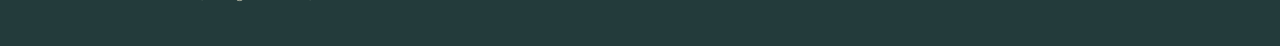
==== commit 84a49599: "About: remove the added "AI & Workflow Development" heading Co-Authored-By: Claude Opus 5.5 <noreply" ====
--- a/about/index.html
+++ b/about/index.html
@@ -61,7 +61,7 @@
 <section class="section split tech" id="technology-ai" aria-labelledby="tech-h">
   <div class="wrap">
     <div class="split-head"><p class="eyebrow">Technology &amp; AI</p><h2 id="tech-h">Technology &amp; AI capabilities</h2><p>I connect strategic judgment with practical AI capabilities to improve how teams research, develop ideas, solve problems and execute work.</p></div>
-    <div class="tech-body"><div class="tech-cap"><h3>AI &amp; Workflow Development</h3><p class="tech-capability">I build AI-enabled workflows, agents and practical tools that improve marketing and communications processes, streamline execution and make specialized expertise more scalable. My experience spans hands-on development, workflow automation and collaboration with engineering teams to translate business requirements into AI capabilities.</p></div><dl class="tech-rows"><div><dt>AI &amp; agentic capabilities</dt><dd>Agent design &amp; optimization · AI workflow development &amp; automation · Prompt design · AI evaluation frameworks · AI-assisted prototyping &amp; application development</dd></div><div class="tool"><dt>Select platforms &amp; models</dt><dd>ChatGPT · Claude · Gemini · Gemini Notebook · Copilot</dd></div><div class="tool"><dt>Application development &amp; deployment</dt><dd>Codex · GitHub · Vercel</dd></div></dl></div>
+    <div class="tech-body"><p class="tech-capability">I build AI-enabled workflows, agents and practical tools that improve marketing and communications processes, streamline execution and make specialized expertise more scalable. My experience spans hands-on development, workflow automation and collaboration with engineering teams to translate business requirements into AI capabilities.</p><dl class="tech-rows"><div><dt>AI &amp; agentic capabilities</dt><dd>Agent design &amp; optimization · AI workflow development &amp; automation · Prompt design · AI evaluation frameworks · AI-assisted prototyping &amp; application development</dd></div><div class="tool"><dt>Select platforms &amp; models</dt><dd>ChatGPT · Claude · Gemini · Gemini Notebook · Copilot</dd></div><div class="tool"><dt>Application development &amp; deployment</dt><dd>Codex · GitHub · Vercel</dd></div></dl></div>
   </div>
 </section>
 
--- a/assets/site.css
+++ b/assets/site.css
@@ -214,8 +214,6 @@
 .tech-rows dt{font:700 16px/1.4 var(--head);color:var(--teal)}
 .tech-rows dd{margin:0}
 .tech-body{display:grid;gap:24px;min-width:0}
-.tech-cap{display:grid;gap:10px}
-.tech-cap h3{font:700 13px/1.3 var(--head);letter-spacing:.1em;text-transform:uppercase;color:var(--muted)}
 .tech-capability{font:600 clamp(19px,1.9vw,22px)/1.45 var(--head);color:var(--teal);max-width:60ch}
 .tech-rows .tool dt{font-size:14px;color:var(--muted)}
 .tech-rows .tool dd{font-size:15px;color:var(--muted)}
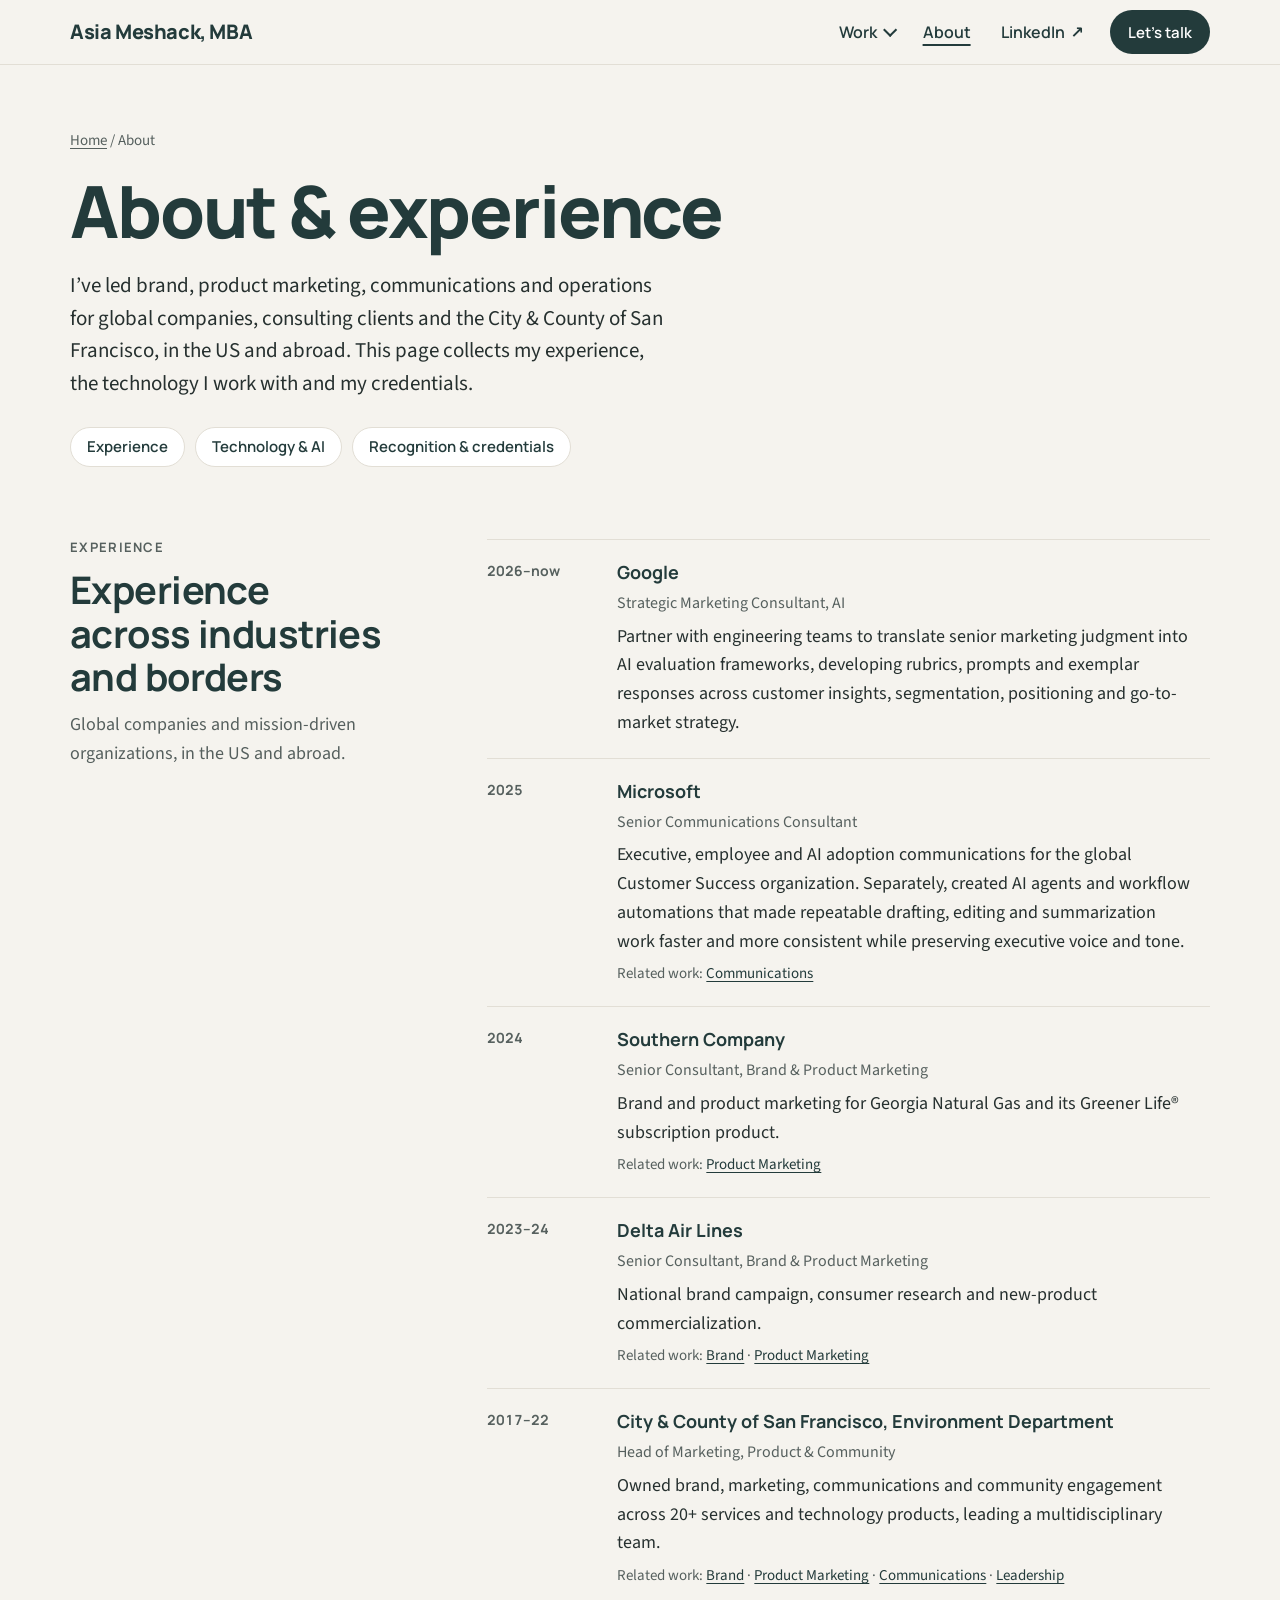
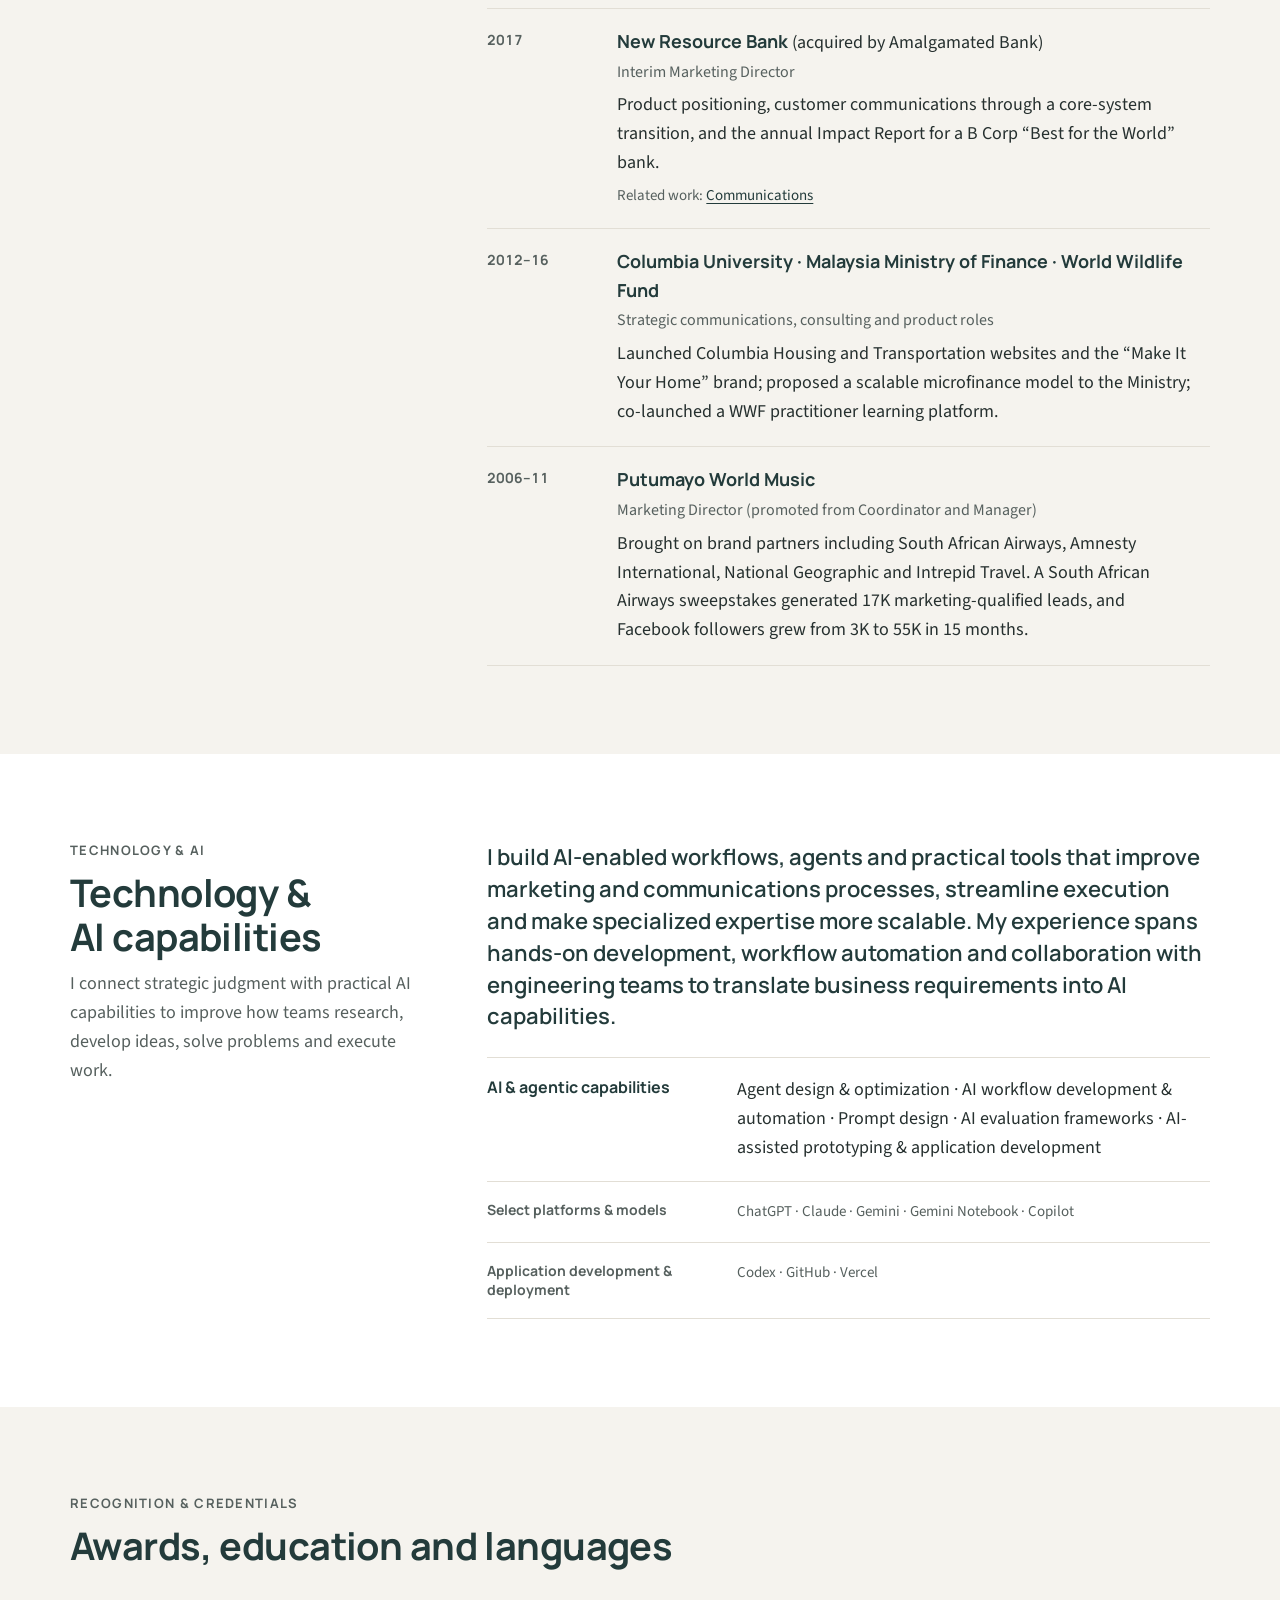
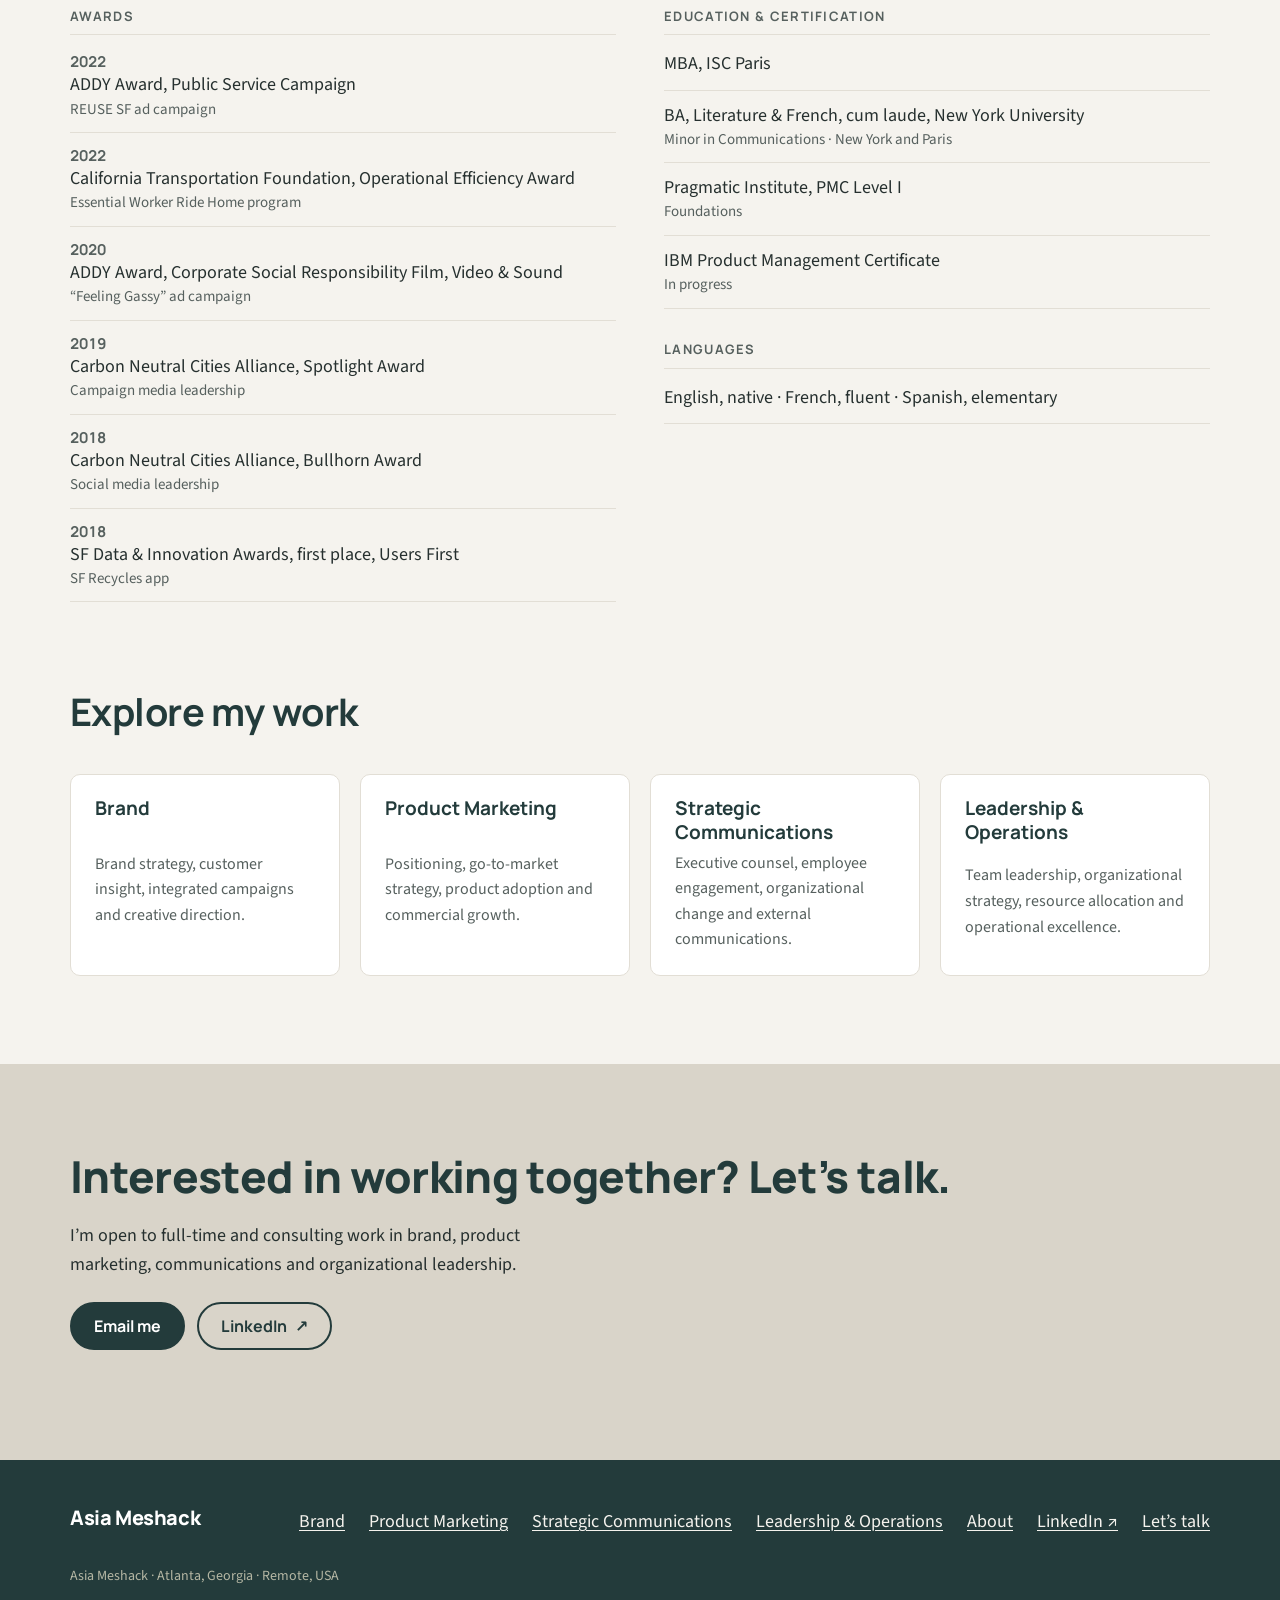
==== commit 67f88899: "Strategic Communications page: rename, new positioning and case studies - Rename Internal & Executiv" ====
--- a/about/index.html
+++ b/about/index.html
@@ -26,7 +26,7 @@
     <nav class="nav" aria-label="Main">
       <div class="nav-work">
         <button class="nav-work-btn" type="button" aria-expanded="false" aria-controls="work-menu">Work</button>
-        <ul class="work-menu" id="work-menu" hidden><li><a href="../brand/"><strong>Brand</strong><span>Brand strategy, customer insight, integrated campaigns and creative direction.</span></a></li><li><a href="../product-marketing/"><strong>Product Marketing</strong><span>Positioning, go-to-market strategy, product adoption and commercial growth.</span></a></li><li><a href="../communications/"><strong>Internal &amp; Executive Communications</strong><span>Executive communications, organizational change and employee engagement.</span></a></li><li><a href="../leadership/"><strong>Leadership &amp; Operations</strong><span>Team leadership, organizational strategy, resource allocation and operational excellence.</span></a></li></ul>
+        <ul class="work-menu" id="work-menu" hidden><li><a href="../brand/"><strong>Brand</strong><span>Brand strategy, customer insight, integrated campaigns and creative direction.</span></a></li><li><a href="../product-marketing/"><strong>Product Marketing</strong><span>Positioning, go-to-market strategy, product adoption and commercial growth.</span></a></li><li><a href="../communications/"><strong>Strategic Communications</strong><span>Executive counsel, employee engagement, organizational change and external communications.</span></a></li><li><a href="../leadership/"><strong>Leadership &amp; Operations</strong><span>Team leadership, organizational strategy, resource allocation and operational excellence.</span></a></li></ul>
       </div>
       <a href="../about/" aria-current="page">About</a>
       <a class="ext" href="https://www.linkedin.com/in/am-ward" target="_blank" rel="noopener">LinkedIn</a>
@@ -34,7 +34,7 @@
     </nav>
     <button class="menu-btn" type="button" aria-expanded="false" aria-controls="mobile-panel">Menu</button>
     <nav class="mobile-panel" id="mobile-panel" aria-label="Main">
-      <span class="group">Work</span><a class="sub" href="../brand/">Brand</a><a class="sub" href="../product-marketing/">Product Marketing</a><a class="sub" href="../communications/">Internal &amp; Executive Communications</a><a class="sub" href="../leadership/">Leadership &amp; Operations</a>
+      <span class="group">Work</span><a class="sub" href="../brand/">Brand</a><a class="sub" href="../product-marketing/">Product Marketing</a><a class="sub" href="../communications/">Strategic Communications</a><a class="sub" href="../leadership/">Leadership &amp; Operations</a>
       <a href="../about/">About &amp; experience</a>
       <a class="ext" href="https://www.linkedin.com/in/am-ward" target="_blank" rel="noopener">LinkedIn</a>
       <a class="btn btn-primary" href="#contact">Let’s talk</a>
@@ -81,7 +81,7 @@
 <section class="section" style="padding-top:0" aria-labelledby="related-h">
   <div class="wrap">
     <div class="section-head"><h2 id="related-h">Explore my work</h2></div>
-    <div class="related four"><a href="../brand/"><strong>Brand</strong><span>Brand strategy, customer insight, integrated campaigns and creative direction.</span></a><a href="../product-marketing/"><strong>Product Marketing</strong><span>Positioning, go-to-market strategy, product adoption and commercial growth.</span></a><a href="../communications/"><strong>Internal &amp; Executive Communications</strong><span>Executive communications, organizational change and employee engagement.</span></a><a href="../leadership/"><strong>Leadership &amp; Operations</strong><span>Team leadership, organizational strategy, resource allocation and operational excellence.</span></a></div>
+    <div class="related four"><a href="../brand/"><strong>Brand</strong><span>Brand strategy, customer insight, integrated campaigns and creative direction.</span></a><a href="../product-marketing/"><strong>Product Marketing</strong><span>Positioning, go-to-market strategy, product adoption and commercial growth.</span></a><a href="../communications/"><strong>Strategic Communications</strong><span>Executive counsel, employee engagement, organizational change and external communications.</span></a><a href="../leadership/"><strong>Leadership &amp; Operations</strong><span>Team leadership, organizational strategy, resource allocation and operational excellence.</span></a></div>
   </div>
 </section>
 <section class="section contact" id="contact" aria-labelledby="contact-h">
@@ -102,7 +102,7 @@
   <div class="wrap">
     <div class="footer-top">
       <a class="wordmark" href="../">Asia Meshack</a>
-      <nav aria-label="Footer"><ul><li><a href="../brand/">Brand</a></li><li><a href="../product-marketing/">Product Marketing</a></li><li><a href="../communications/">Internal &amp; Executive Communications</a></li><li><a href="../leadership/">Leadership &amp; Operations</a></li><li><a href="../about/">About</a></li><li><a class="ext" href="https://www.linkedin.com/in/am-ward" target="_blank" rel="noopener">LinkedIn</a></li><li><a href="#contact">Let’s talk</a></li></ul></nav>
+      <nav aria-label="Footer"><ul><li><a href="../brand/">Brand</a></li><li><a href="../product-marketing/">Product Marketing</a></li><li><a href="../communications/">Strategic Communications</a></li><li><a href="../leadership/">Leadership &amp; Operations</a></li><li><a href="../about/">About</a></li><li><a class="ext" href="https://www.linkedin.com/in/am-ward" target="_blank" rel="noopener">LinkedIn</a></li><li><a href="#contact">Let’s talk</a></li></ul></nav>
     </div>
     <small>Asia Meshack · Atlanta, Georgia · Remote, USA</small>
   </div>
--- a/assets/site.css
+++ b/assets/site.css
@@ -193,6 +193,34 @@
 .related span{color:var(--muted);font-size:16px}
 .related.four{grid-template-columns:repeat(4,minmax(0,1fr))}
 
+/* Media cards (coverage and examples under a project summary) */
+.media-grid{list-style:none;margin:4px 0 0;padding:0;display:grid;grid-template-columns:repeat(2,minmax(0,1fr));gap:16px}
+.media-card{display:grid;grid-template-rows:auto 1fr;background:var(--ivory);border:1px solid var(--line);border-radius:8px;overflow:hidden;min-width:0}
+.media-card img{width:100%;height:auto;aspect-ratio:16/9;object-fit:cover}
+.media-card.media-text{grid-column:1/-1;grid-template-rows:1fr}
+.media-body{padding:14px 16px 16px;display:grid;gap:6px;align-content:start}
+.media-label{font:700 12.5px/1.35 var(--head);letter-spacing:.06em;text-transform:uppercase;color:var(--muted)}
+.media-source{font-size:14px;color:var(--muted)}
+.media-headline{font:700 17px/1.35 var(--head);color:var(--teal)}
+.media-headline a{color:inherit}
+.media-role{font-size:16px;line-height:1.5}
+.media-extra{font-size:15px}
+
+/* Compact supporting projects */
+.project-compact .project-body{padding:26px 30px 28px;gap:14px}
+.project-compact h3{font-size:clamp(21px,2vw,24px)}
+.project-compact .outcome b{font-size:clamp(28px,3vw,36px)}
+.project-compact.project-side{grid-template-columns:minmax(0,3fr) minmax(0,8fr)}
+
+/* Social post samples inside project details */
+.detail figure.post{margin:14px 0 0;max-width:420px}
+.detail figure.post img{width:100%;height:auto;border:1px solid var(--line);border-radius:8px}
+.detail figure.post figcaption{font-size:14px;color:var(--muted);margin-top:6px}
+details.more-samples{margin-top:12px}
+details.more-samples > summary{cursor:pointer;font:700 15px/1.3 var(--head);color:var(--teal);min-height:44px;display:inline-flex;align-items:center}
+.post-grid{display:grid;grid-template-columns:repeat(2,minmax(0,1fr));gap:16px}
+.post-grid figure.post{max-width:none}
+
 /* About page */
 .caps.jump a{text-decoration:none;color:inherit}
 .split .wrap{display:grid;grid-template-columns:minmax(0,4fr) minmax(0,8fr);gap:56px;align-items:start}
@@ -243,7 +271,7 @@
   .site-header .wrap{position:relative}
   .hero .wrap,.throughline .wrap{grid-template-columns:minmax(0,1fr);gap:40px}
   .outcomes ul{grid-template-columns:repeat(2,minmax(0,1fr))}
-  .project-side,.project-phone{grid-template-columns:minmax(0,1fr)}
+  .project-side,.project-phone,.project-compact.project-side{grid-template-columns:minmax(0,1fr)}
   .project-phone .project-media{padding-top:28px}
   .project-phone .project-media img{width:46%;max-height:420px}
   .related,.related.four{grid-template-columns:minmax(0,1fr) minmax(0,1fr)}
@@ -256,6 +284,8 @@
   .hero{padding-block:44px 48px}
   .lede{font-size:19px}
   .cards,.related,.related.four{grid-template-columns:minmax(0,1fr)}
+  .media-grid,.post-grid{grid-template-columns:minmax(0,1fr)}
+  .project-compact .project-body{padding:22px 22px 24px}
   .roles li,.tech-rows div{grid-template-columns:minmax(0,1fr);gap:4px}
   .project-phone .project-media img{width:62%}
   .outcomes ul{grid-template-columns:minmax(0,1fr);gap:24px}
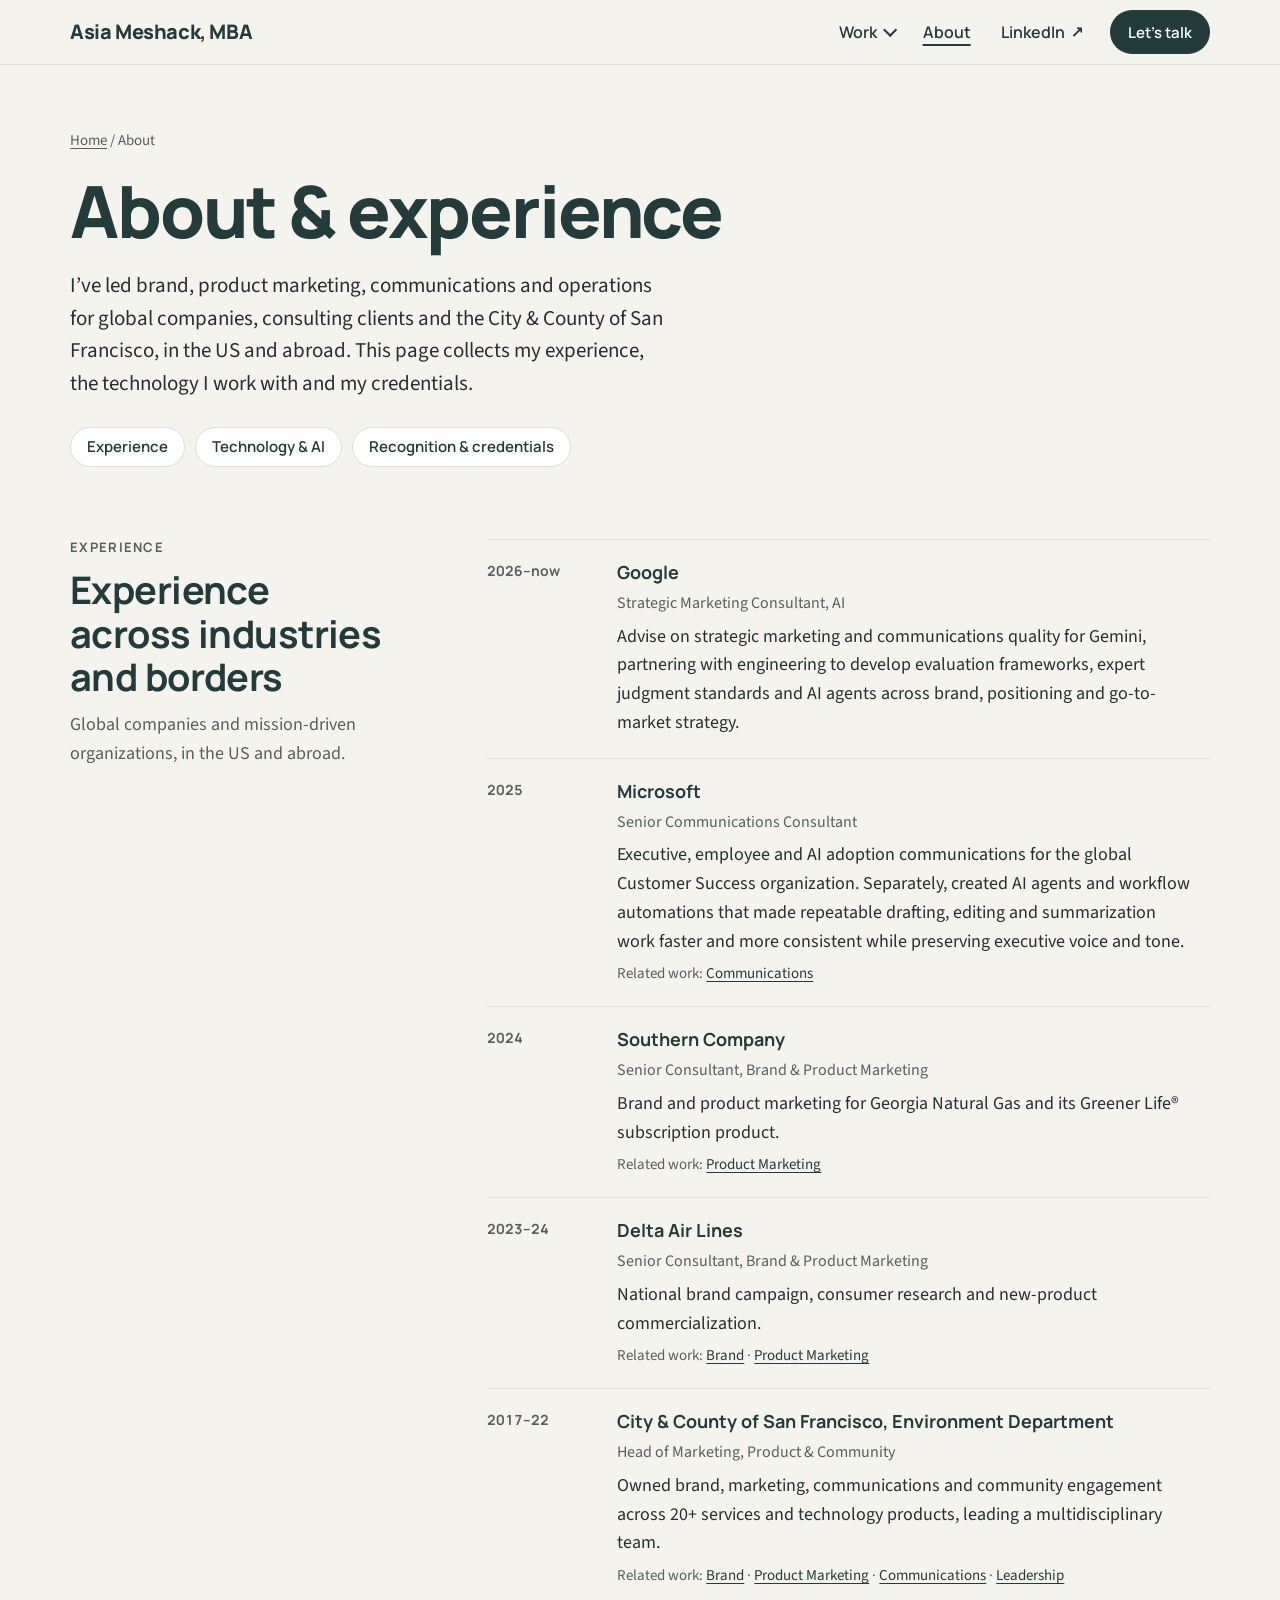
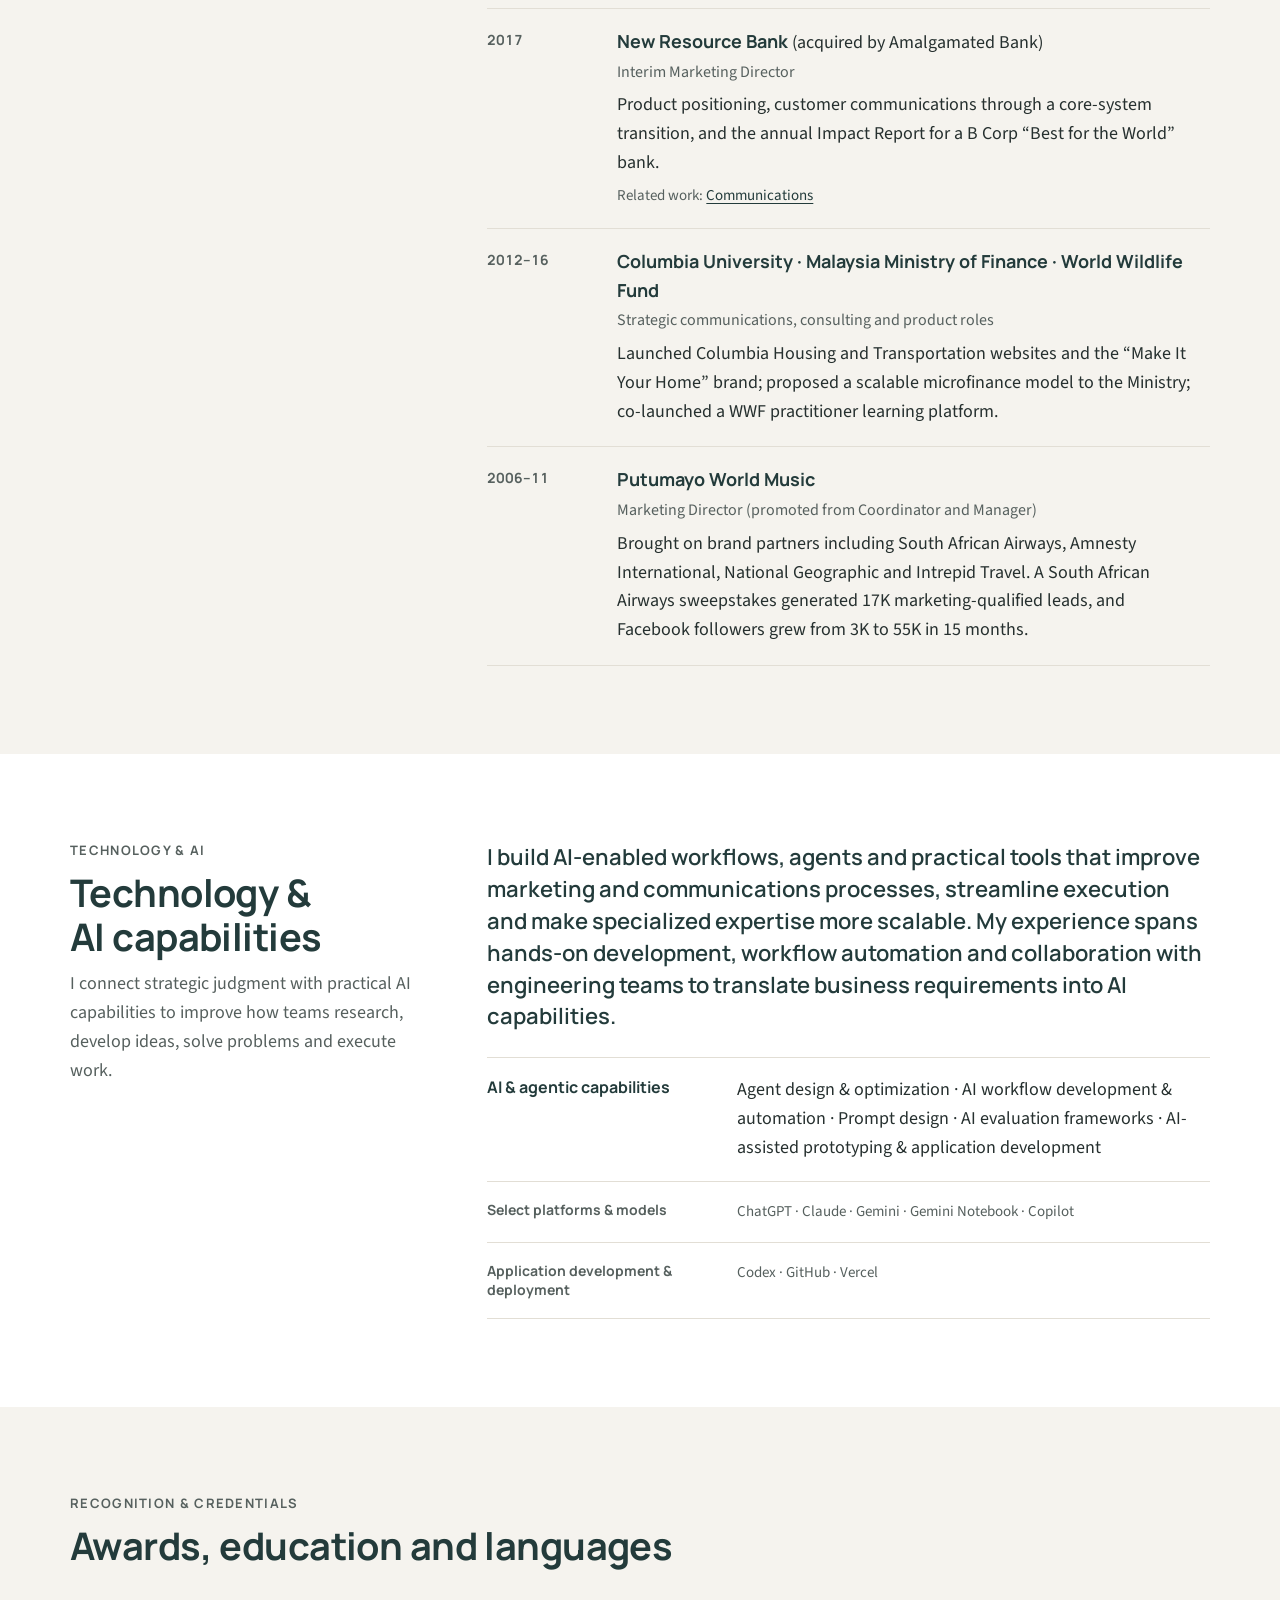
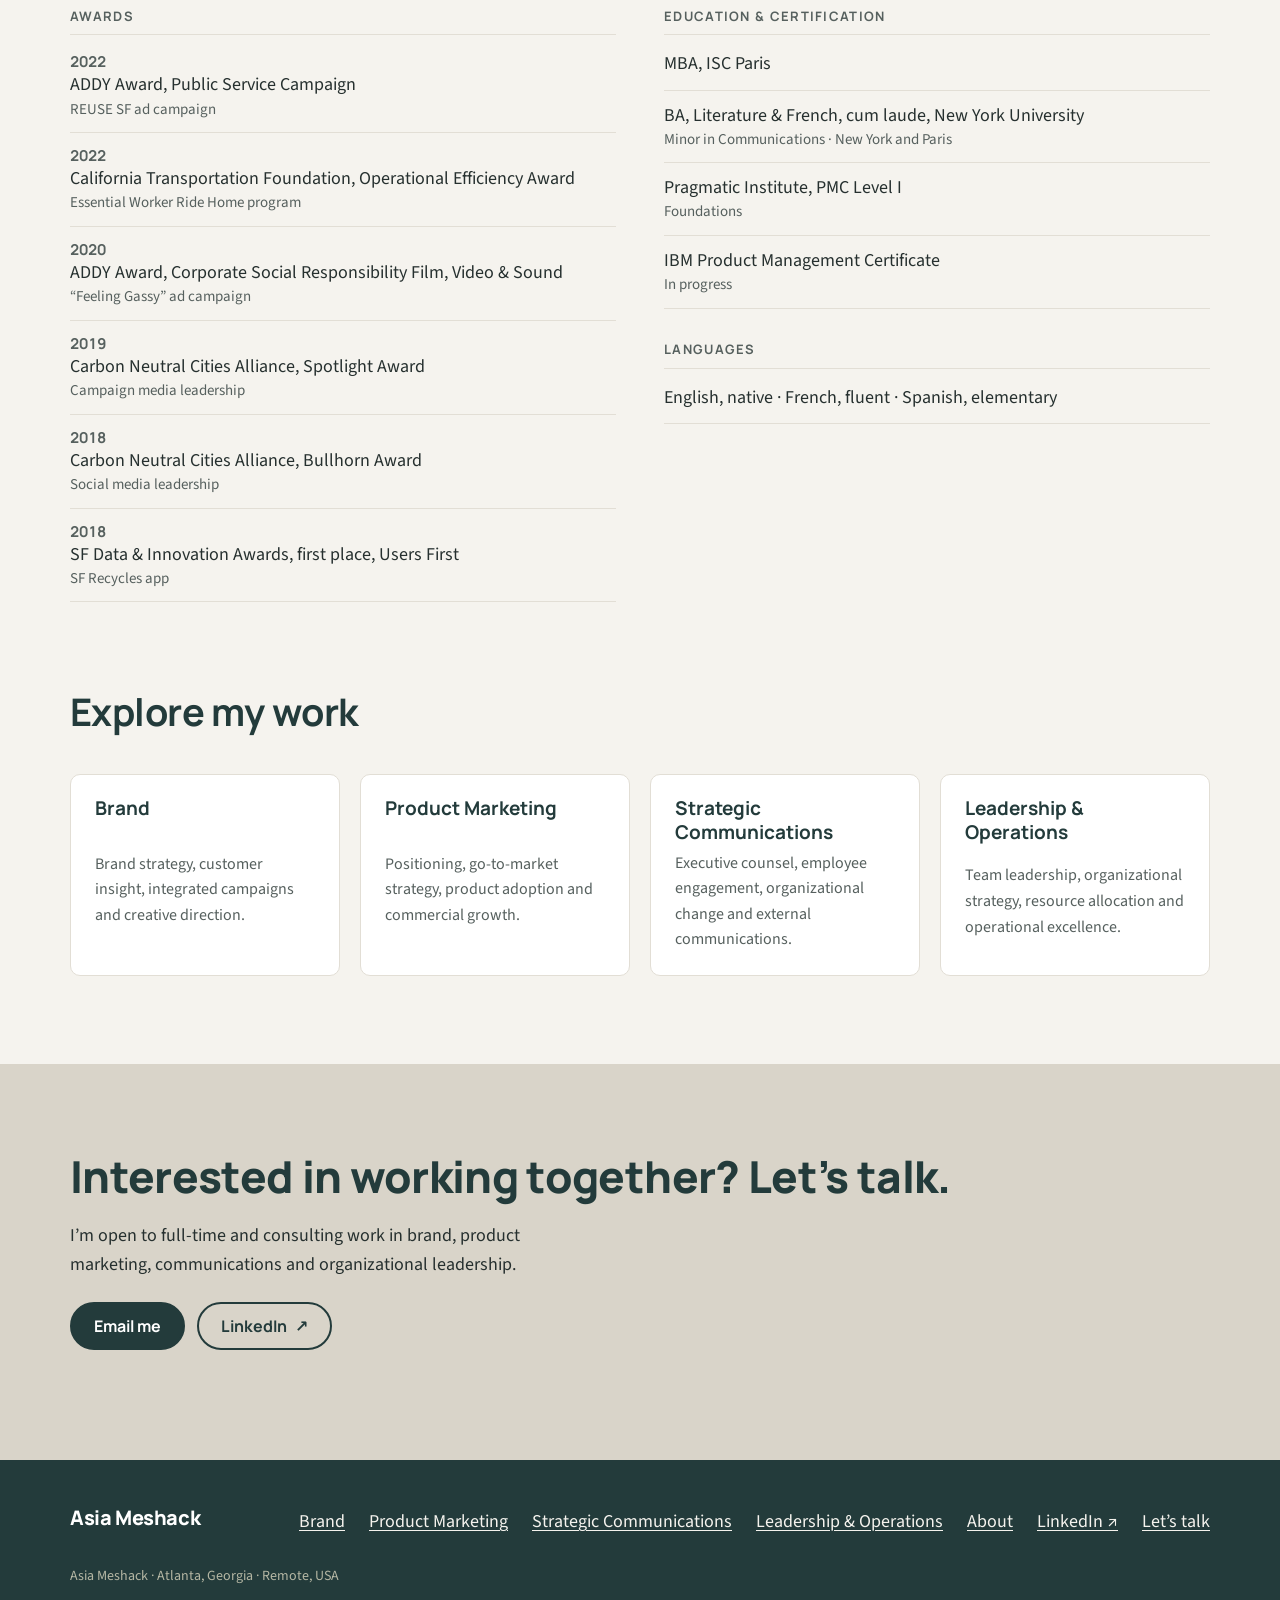
==== commit 88a37408: "About: new Google role description Co-Authored-By: Claude Opus 5.5 <noreply@anthropic.com> Claude-Se" ====
--- a/about/index.html
+++ b/about/index.html
@@ -54,7 +54,7 @@
 <section class="section split" id="experience" aria-labelledby="exp-h" style="padding-top:24px">
   <div class="wrap">
     <div class="split-head"><p class="eyebrow">Experience</p><h2 id="exp-h">Experience across industries and borders</h2><p>Global companies and mission-driven organizations, in the US and abroad.</p></div>
-    <ol class="roles"><li><span class="when">2026–now</span><div class="role"><b>Google</b><span class="t">Strategic Marketing Consultant, AI</span><p>Partner with engineering teams to translate senior marketing judgment into AI evaluation frameworks, developing rubrics, prompts and exemplar responses across customer insights, segmentation, positioning and go-to-market strategy.</p></div></li><li><span class="when">2025</span><div class="role"><b>Microsoft</b><span class="t">Senior Communications Consultant</span><p>Executive, employee and AI adoption communications for the global Customer Success organization. Separately, created AI agents and workflow automations that made repeatable drafting, editing and summarization work faster and more consistent while preserving executive voice and tone.</p><p class="role-links">Related work: <a href="../communications/">Communications</a></p></div></li><li><span class="when">2024</span><div class="role"><b>Southern Company</b><span class="t">Senior Consultant, Brand &amp; Product Marketing</span><p>Brand and product marketing for Georgia Natural Gas and its Greener Life® subscription product.</p><p class="role-links">Related work: <a href="../product-marketing/">Product Marketing</a></p></div></li><li><span class="when">2023–24</span><div class="role"><b>Delta Air Lines</b><span class="t">Senior Consultant, Brand &amp; Product Marketing</span><p>National brand campaign, consumer research and new-product commercialization.</p><p class="role-links">Related work: <a href="../brand/">Brand</a> · <a href="../product-marketing/">Product Marketing</a></p></div></li><li><span class="when">2017–22</span><div class="role"><b>City &amp; County of San Francisco, Environment Department</b><span class="t">Head of Marketing, Product &amp; Community</span><p>Owned brand, marketing, communications and community engagement across 20+ services and technology products, leading a multidisciplinary team.</p><p class="role-links">Related work: <a href="../brand/">Brand</a> · <a href="../product-marketing/">Product Marketing</a> · <a href="../communications/">Communications</a> · <a href="../leadership/">Leadership</a></p></div></li><li><span class="when">2017</span><div class="role"><b>New Resource Bank</b> (acquired by Amalgamated Bank)<span class="t">Interim Marketing Director</span><p>Product positioning, customer communications through a core-system transition, and the annual Impact Report for a B Corp “Best for the World” bank.</p><p class="role-links">Related work: <a href="../communications/">Communications</a></p></div></li><li><span class="when">2012–16</span><div class="role"><b>Columbia University · Malaysia Ministry of Finance · World Wildlife Fund</b><span class="t">Strategic communications, consulting and product roles</span><p>Launched Columbia Housing and Transportation websites and the “Make It Your Home” brand; proposed a scalable microfinance model to the Ministry; co-launched a WWF practitioner learning platform.</p></div></li><li><span class="when">2006–11</span><div class="role"><b>Putumayo World Music</b><span class="t">Marketing Director (promoted from Coordinator and Manager)</span><p>Brought on brand partners including South African Airways, Amnesty International, National Geographic and Intrepid Travel. A South African Airways sweepstakes generated 17K marketing-qualified leads, and Facebook followers grew from 3K to 55K in 15 months.</p></div></li></ol>
+    <ol class="roles"><li><span class="when">2026–now</span><div class="role"><b>Google</b><span class="t">Strategic Marketing Consultant, AI</span><p>Advise on strategic marketing and communications quality for Gemini, partnering with engineering to develop evaluation frameworks, expert judgment standards and AI agents across brand, positioning and go-to-market strategy.</p></div></li><li><span class="when">2025</span><div class="role"><b>Microsoft</b><span class="t">Senior Communications Consultant</span><p>Executive, employee and AI adoption communications for the global Customer Success organization. Separately, created AI agents and workflow automations that made repeatable drafting, editing and summarization work faster and more consistent while preserving executive voice and tone.</p><p class="role-links">Related work: <a href="../communications/">Communications</a></p></div></li><li><span class="when">2024</span><div class="role"><b>Southern Company</b><span class="t">Senior Consultant, Brand &amp; Product Marketing</span><p>Brand and product marketing for Georgia Natural Gas and its Greener Life® subscription product.</p><p class="role-links">Related work: <a href="../product-marketing/">Product Marketing</a></p></div></li><li><span class="when">2023–24</span><div class="role"><b>Delta Air Lines</b><span class="t">Senior Consultant, Brand &amp; Product Marketing</span><p>National brand campaign, consumer research and new-product commercialization.</p><p class="role-links">Related work: <a href="../brand/">Brand</a> · <a href="../product-marketing/">Product Marketing</a></p></div></li><li><span class="when">2017–22</span><div class="role"><b>City &amp; County of San Francisco, Environment Department</b><span class="t">Head of Marketing, Product &amp; Community</span><p>Owned brand, marketing, communications and community engagement across 20+ services and technology products, leading a multidisciplinary team.</p><p class="role-links">Related work: <a href="../brand/">Brand</a> · <a href="../product-marketing/">Product Marketing</a> · <a href="../communications/">Communications</a> · <a href="../leadership/">Leadership</a></p></div></li><li><span class="when">2017</span><div class="role"><b>New Resource Bank</b> (acquired by Amalgamated Bank)<span class="t">Interim Marketing Director</span><p>Product positioning, customer communications through a core-system transition, and the annual Impact Report for a B Corp “Best for the World” bank.</p><p class="role-links">Related work: <a href="../communications/">Communications</a></p></div></li><li><span class="when">2012–16</span><div class="role"><b>Columbia University · Malaysia Ministry of Finance · World Wildlife Fund</b><span class="t">Strategic communications, consulting and product roles</span><p>Launched Columbia Housing and Transportation websites and the “Make It Your Home” brand; proposed a scalable microfinance model to the Ministry; co-launched a WWF practitioner learning platform.</p></div></li><li><span class="when">2006–11</span><div class="role"><b>Putumayo World Music</b><span class="t">Marketing Director (promoted from Coordinator and Manager)</span><p>Brought on brand partners including South African Airways, Amnesty International, National Geographic and Intrepid Travel. A South African Airways sweepstakes generated 17K marketing-qualified leads, and Facebook followers grew from 3K to 55K in 15 months.</p></div></li></ol>
   </div>
 </section>
 
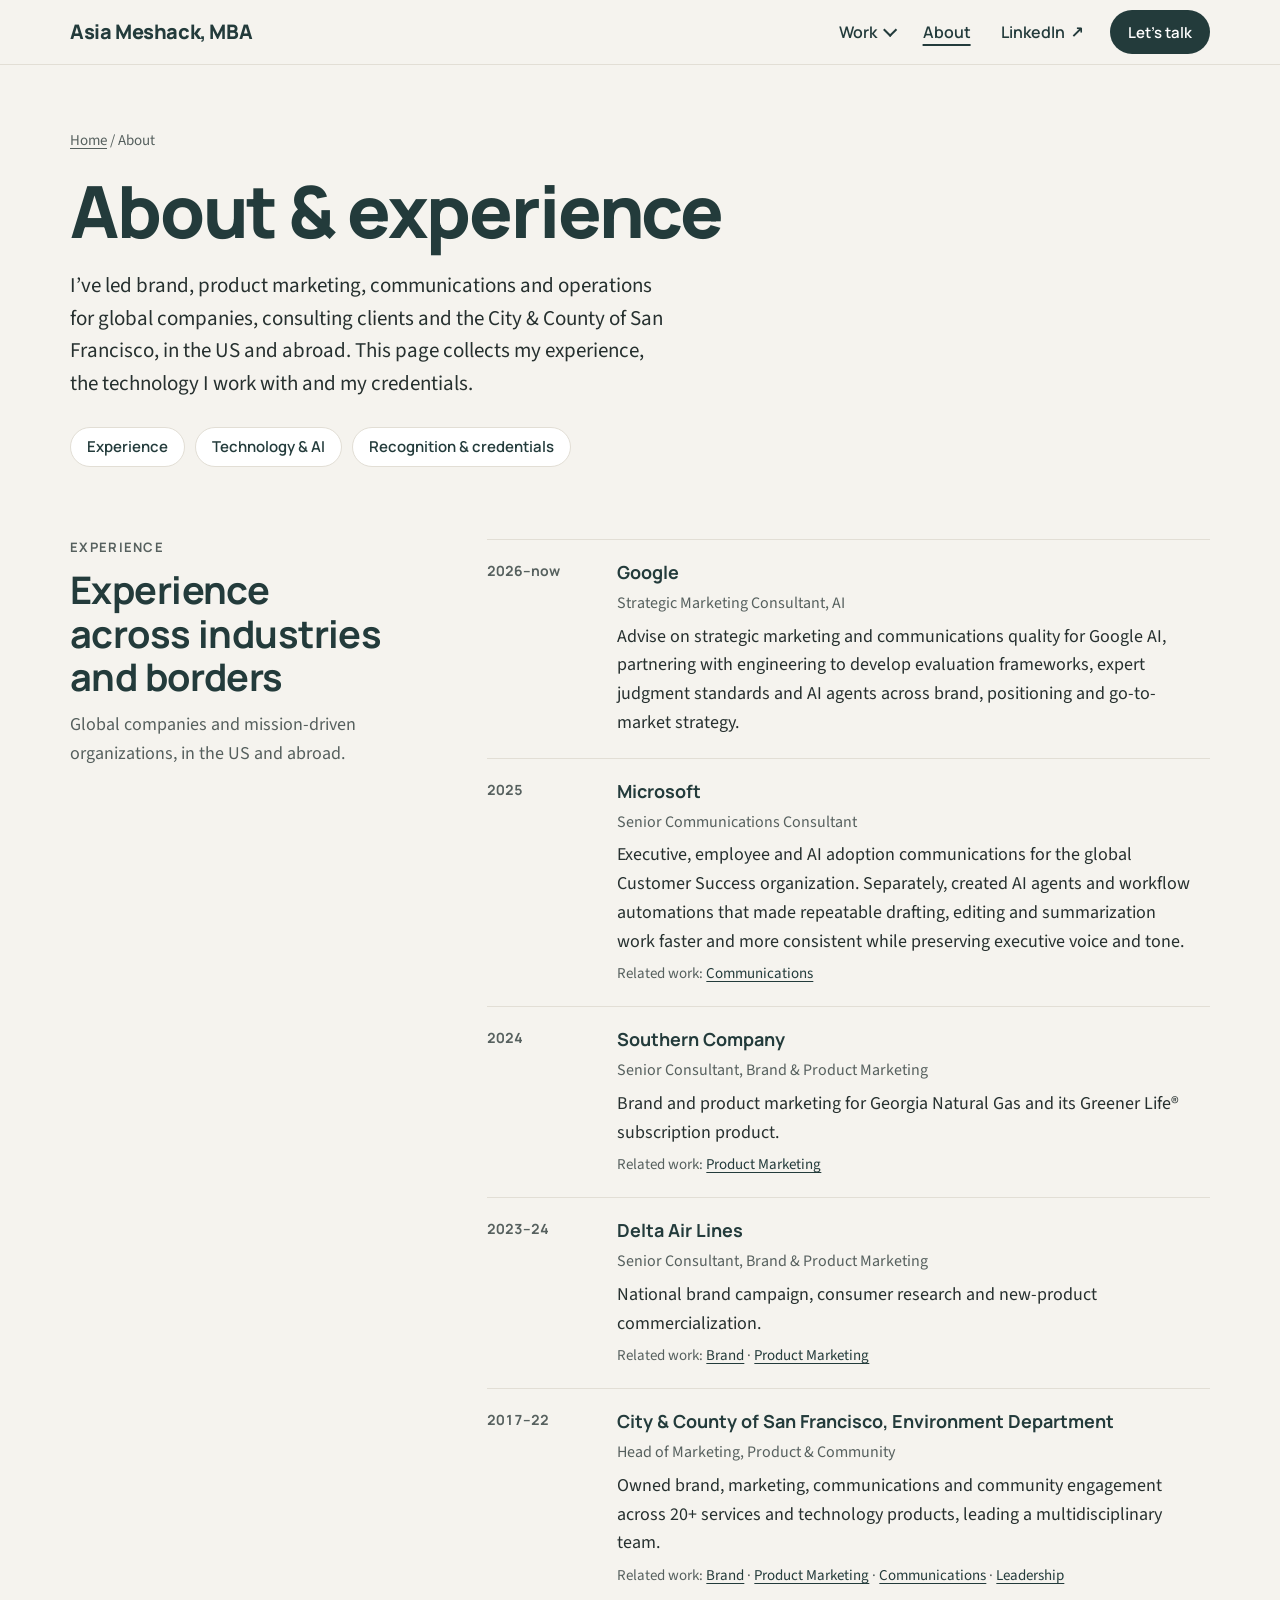
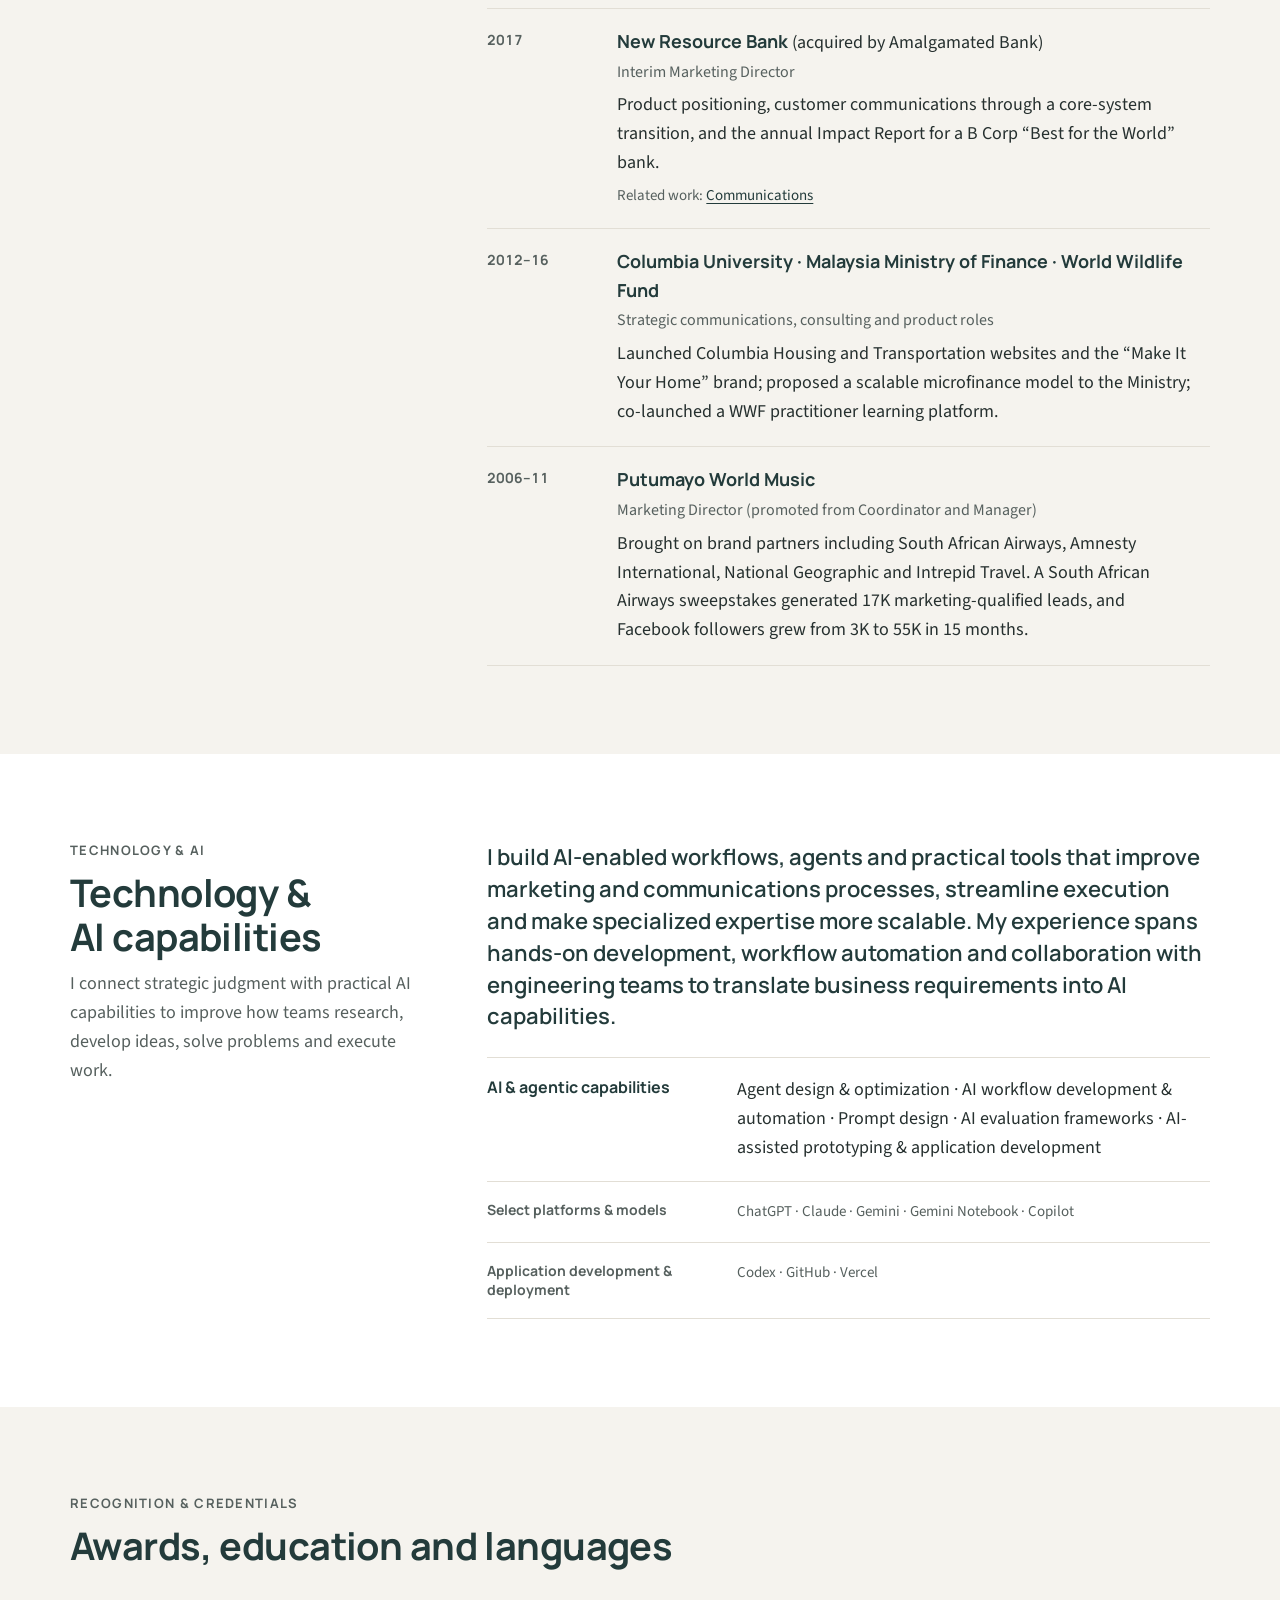
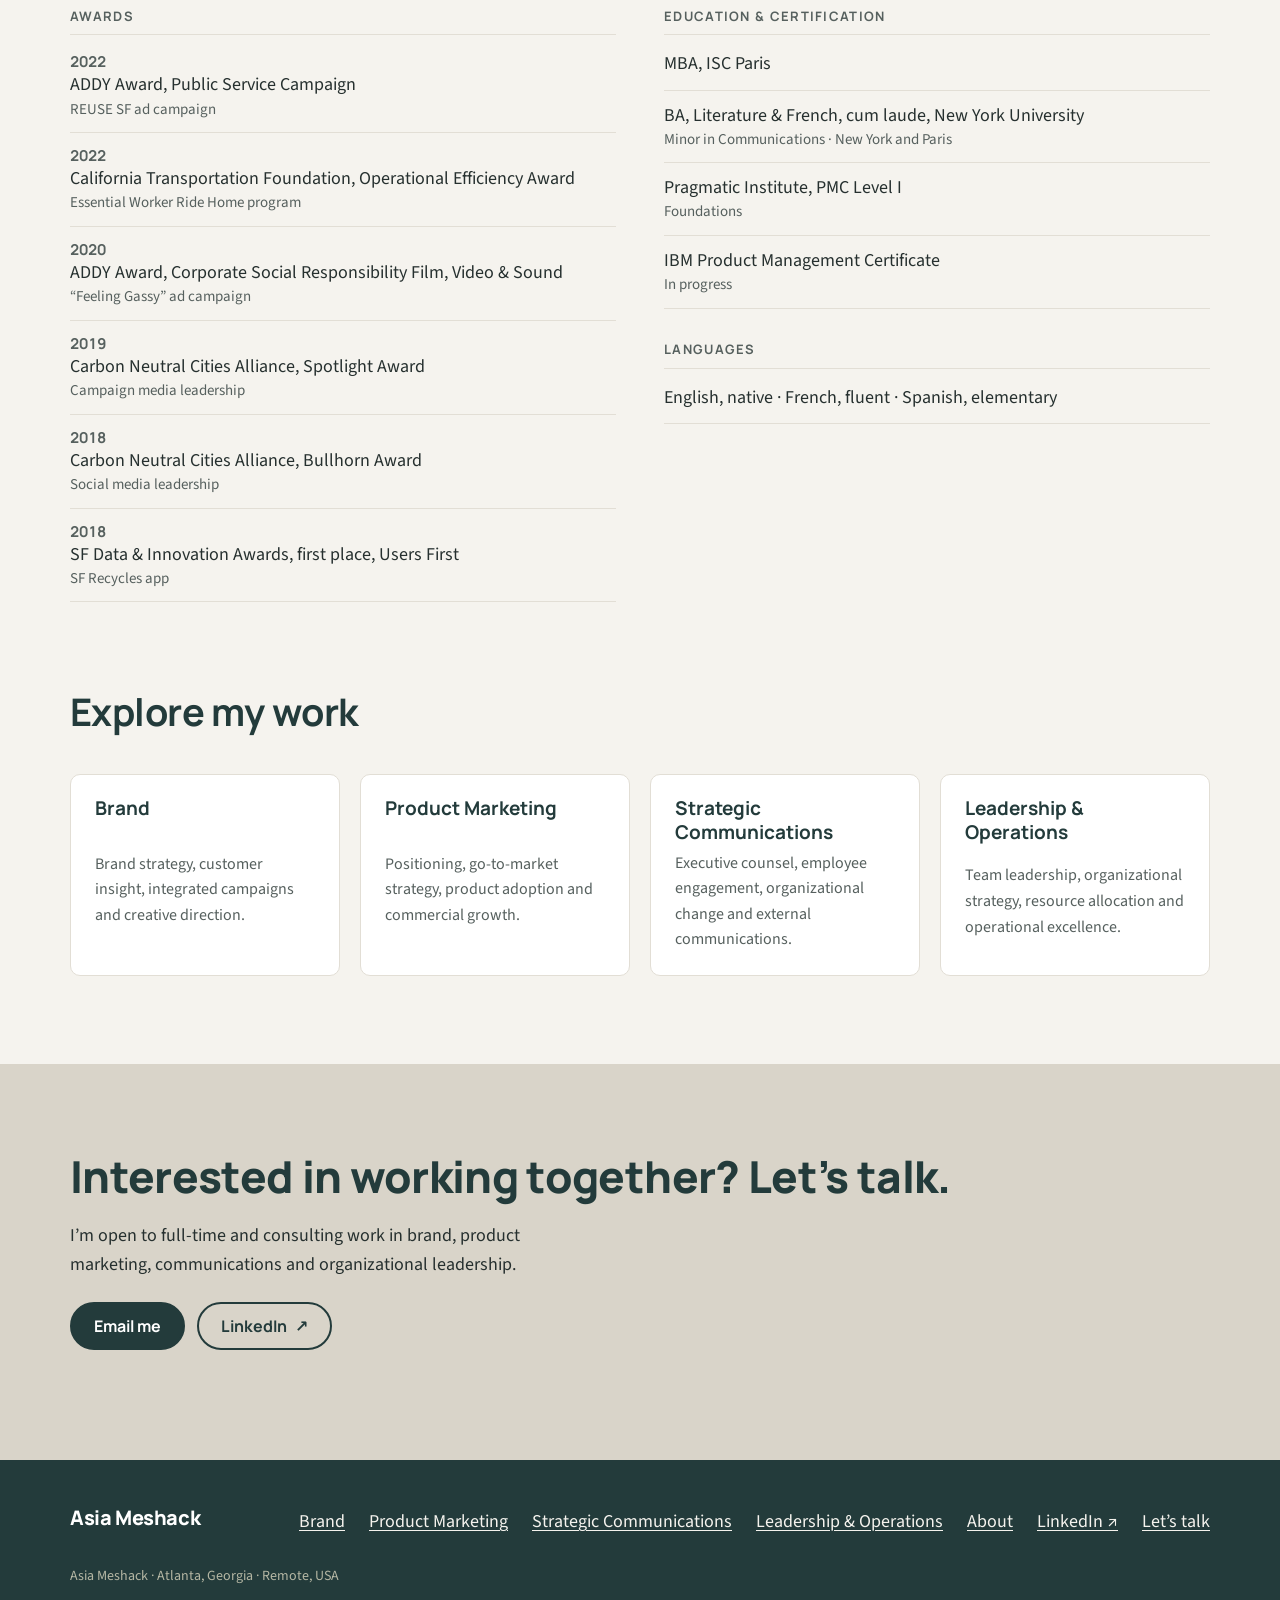
==== commit e2774cc8: "About: refer to Google AI rather than a named product Co-Authored-By: Claude Opus 5.5 <noreply@anthr" ====
--- a/about/index.html
+++ b/about/index.html
@@ -54,7 +54,7 @@
 <section class="section split" id="experience" aria-labelledby="exp-h" style="padding-top:24px">
   <div class="wrap">
     <div class="split-head"><p class="eyebrow">Experience</p><h2 id="exp-h">Experience across industries and borders</h2><p>Global companies and mission-driven organizations, in the US and abroad.</p></div>
-    <ol class="roles"><li><span class="when">2026–now</span><div class="role"><b>Google</b><span class="t">Strategic Marketing Consultant, AI</span><p>Advise on strategic marketing and communications quality for Gemini, partnering with engineering to develop evaluation frameworks, expert judgment standards and AI agents across brand, positioning and go-to-market strategy.</p></div></li><li><span class="when">2025</span><div class="role"><b>Microsoft</b><span class="t">Senior Communications Consultant</span><p>Executive, employee and AI adoption communications for the global Customer Success organization. Separately, created AI agents and workflow automations that made repeatable drafting, editing and summarization work faster and more consistent while preserving executive voice and tone.</p><p class="role-links">Related work: <a href="../communications/">Communications</a></p></div></li><li><span class="when">2024</span><div class="role"><b>Southern Company</b><span class="t">Senior Consultant, Brand &amp; Product Marketing</span><p>Brand and product marketing for Georgia Natural Gas and its Greener Life® subscription product.</p><p class="role-links">Related work: <a href="../product-marketing/">Product Marketing</a></p></div></li><li><span class="when">2023–24</span><div class="role"><b>Delta Air Lines</b><span class="t">Senior Consultant, Brand &amp; Product Marketing</span><p>National brand campaign, consumer research and new-product commercialization.</p><p class="role-links">Related work: <a href="../brand/">Brand</a> · <a href="../product-marketing/">Product Marketing</a></p></div></li><li><span class="when">2017–22</span><div class="role"><b>City &amp; County of San Francisco, Environment Department</b><span class="t">Head of Marketing, Product &amp; Community</span><p>Owned brand, marketing, communications and community engagement across 20+ services and technology products, leading a multidisciplinary team.</p><p class="role-links">Related work: <a href="../brand/">Brand</a> · <a href="../product-marketing/">Product Marketing</a> · <a href="../communications/">Communications</a> · <a href="../leadership/">Leadership</a></p></div></li><li><span class="when">2017</span><div class="role"><b>New Resource Bank</b> (acquired by Amalgamated Bank)<span class="t">Interim Marketing Director</span><p>Product positioning, customer communications through a core-system transition, and the annual Impact Report for a B Corp “Best for the World” bank.</p><p class="role-links">Related work: <a href="../communications/">Communications</a></p></div></li><li><span class="when">2012–16</span><div class="role"><b>Columbia University · Malaysia Ministry of Finance · World Wildlife Fund</b><span class="t">Strategic communications, consulting and product roles</span><p>Launched Columbia Housing and Transportation websites and the “Make It Your Home” brand; proposed a scalable microfinance model to the Ministry; co-launched a WWF practitioner learning platform.</p></div></li><li><span class="when">2006–11</span><div class="role"><b>Putumayo World Music</b><span class="t">Marketing Director (promoted from Coordinator and Manager)</span><p>Brought on brand partners including South African Airways, Amnesty International, National Geographic and Intrepid Travel. A South African Airways sweepstakes generated 17K marketing-qualified leads, and Facebook followers grew from 3K to 55K in 15 months.</p></div></li></ol>
+    <ol class="roles"><li><span class="when">2026–now</span><div class="role"><b>Google</b><span class="t">Strategic Marketing Consultant, AI</span><p>Advise on strategic marketing and communications quality for Google AI, partnering with engineering to develop evaluation frameworks, expert judgment standards and AI agents across brand, positioning and go-to-market strategy.</p></div></li><li><span class="when">2025</span><div class="role"><b>Microsoft</b><span class="t">Senior Communications Consultant</span><p>Executive, employee and AI adoption communications for the global Customer Success organization. Separately, created AI agents and workflow automations that made repeatable drafting, editing and summarization work faster and more consistent while preserving executive voice and tone.</p><p class="role-links">Related work: <a href="../communications/">Communications</a></p></div></li><li><span class="when">2024</span><div class="role"><b>Southern Company</b><span class="t">Senior Consultant, Brand &amp; Product Marketing</span><p>Brand and product marketing for Georgia Natural Gas and its Greener Life® subscription product.</p><p class="role-links">Related work: <a href="../product-marketing/">Product Marketing</a></p></div></li><li><span class="when">2023–24</span><div class="role"><b>Delta Air Lines</b><span class="t">Senior Consultant, Brand &amp; Product Marketing</span><p>National brand campaign, consumer research and new-product commercialization.</p><p class="role-links">Related work: <a href="../brand/">Brand</a> · <a href="../product-marketing/">Product Marketing</a></p></div></li><li><span class="when">2017–22</span><div class="role"><b>City &amp; County of San Francisco, Environment Department</b><span class="t">Head of Marketing, Product &amp; Community</span><p>Owned brand, marketing, communications and community engagement across 20+ services and technology products, leading a multidisciplinary team.</p><p class="role-links">Related work: <a href="../brand/">Brand</a> · <a href="../product-marketing/">Product Marketing</a> · <a href="../communications/">Communications</a> · <a href="../leadership/">Leadership</a></p></div></li><li><span class="when">2017</span><div class="role"><b>New Resource Bank</b> (acquired by Amalgamated Bank)<span class="t">Interim Marketing Director</span><p>Product positioning, customer communications through a core-system transition, and the annual Impact Report for a B Corp “Best for the World” bank.</p><p class="role-links">Related work: <a href="../communications/">Communications</a></p></div></li><li><span class="when">2012–16</span><div class="role"><b>Columbia University · Malaysia Ministry of Finance · World Wildlife Fund</b><span class="t">Strategic communications, consulting and product roles</span><p>Launched Columbia Housing and Transportation websites and the “Make It Your Home” brand; proposed a scalable microfinance model to the Ministry; co-launched a WWF practitioner learning platform.</p></div></li><li><span class="when">2006–11</span><div class="role"><b>Putumayo World Music</b><span class="t">Marketing Director (promoted from Coordinator and Manager)</span><p>Brought on brand partners including South African Airways, Amnesty International, National Geographic and Intrepid Travel. A South African Airways sweepstakes generated 17K marketing-qualified leads, and Facebook followers grew from 3K to 55K in 15 months.</p></div></li></ol>
   </div>
 </section>
 
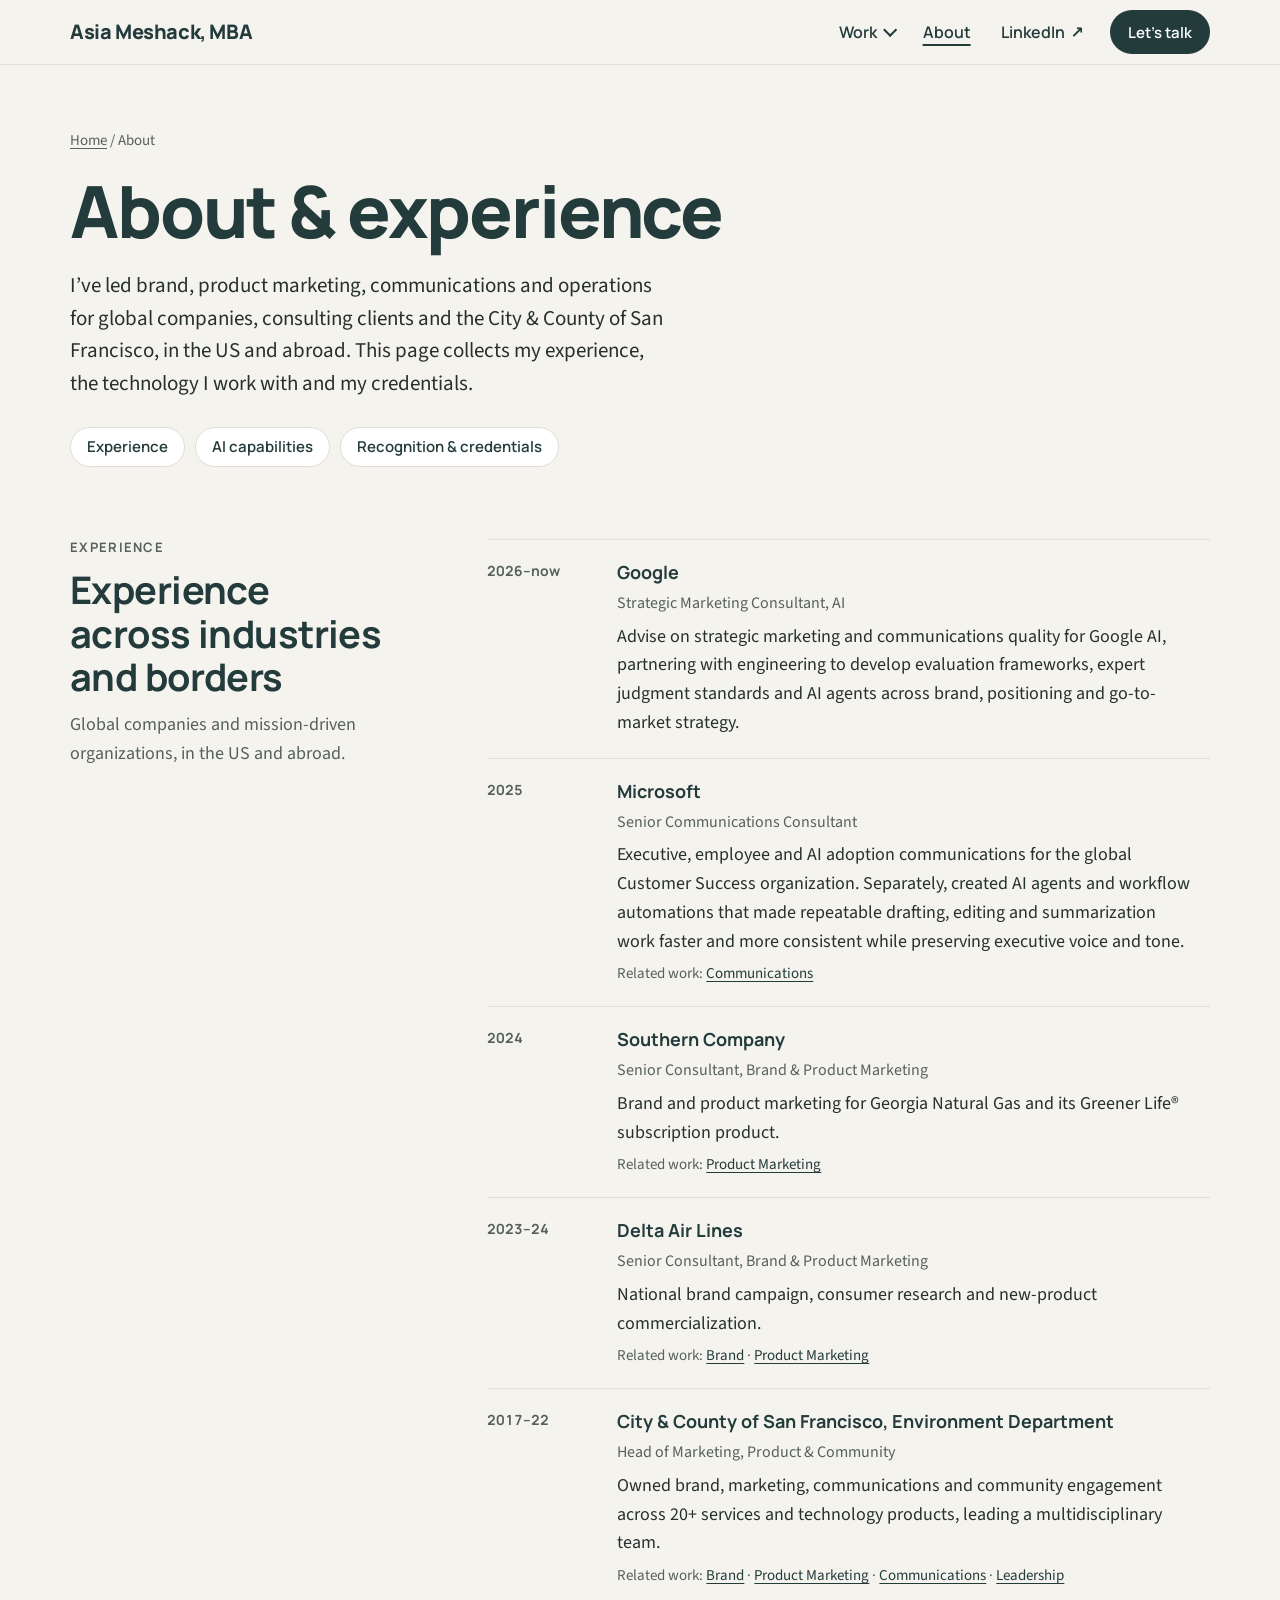
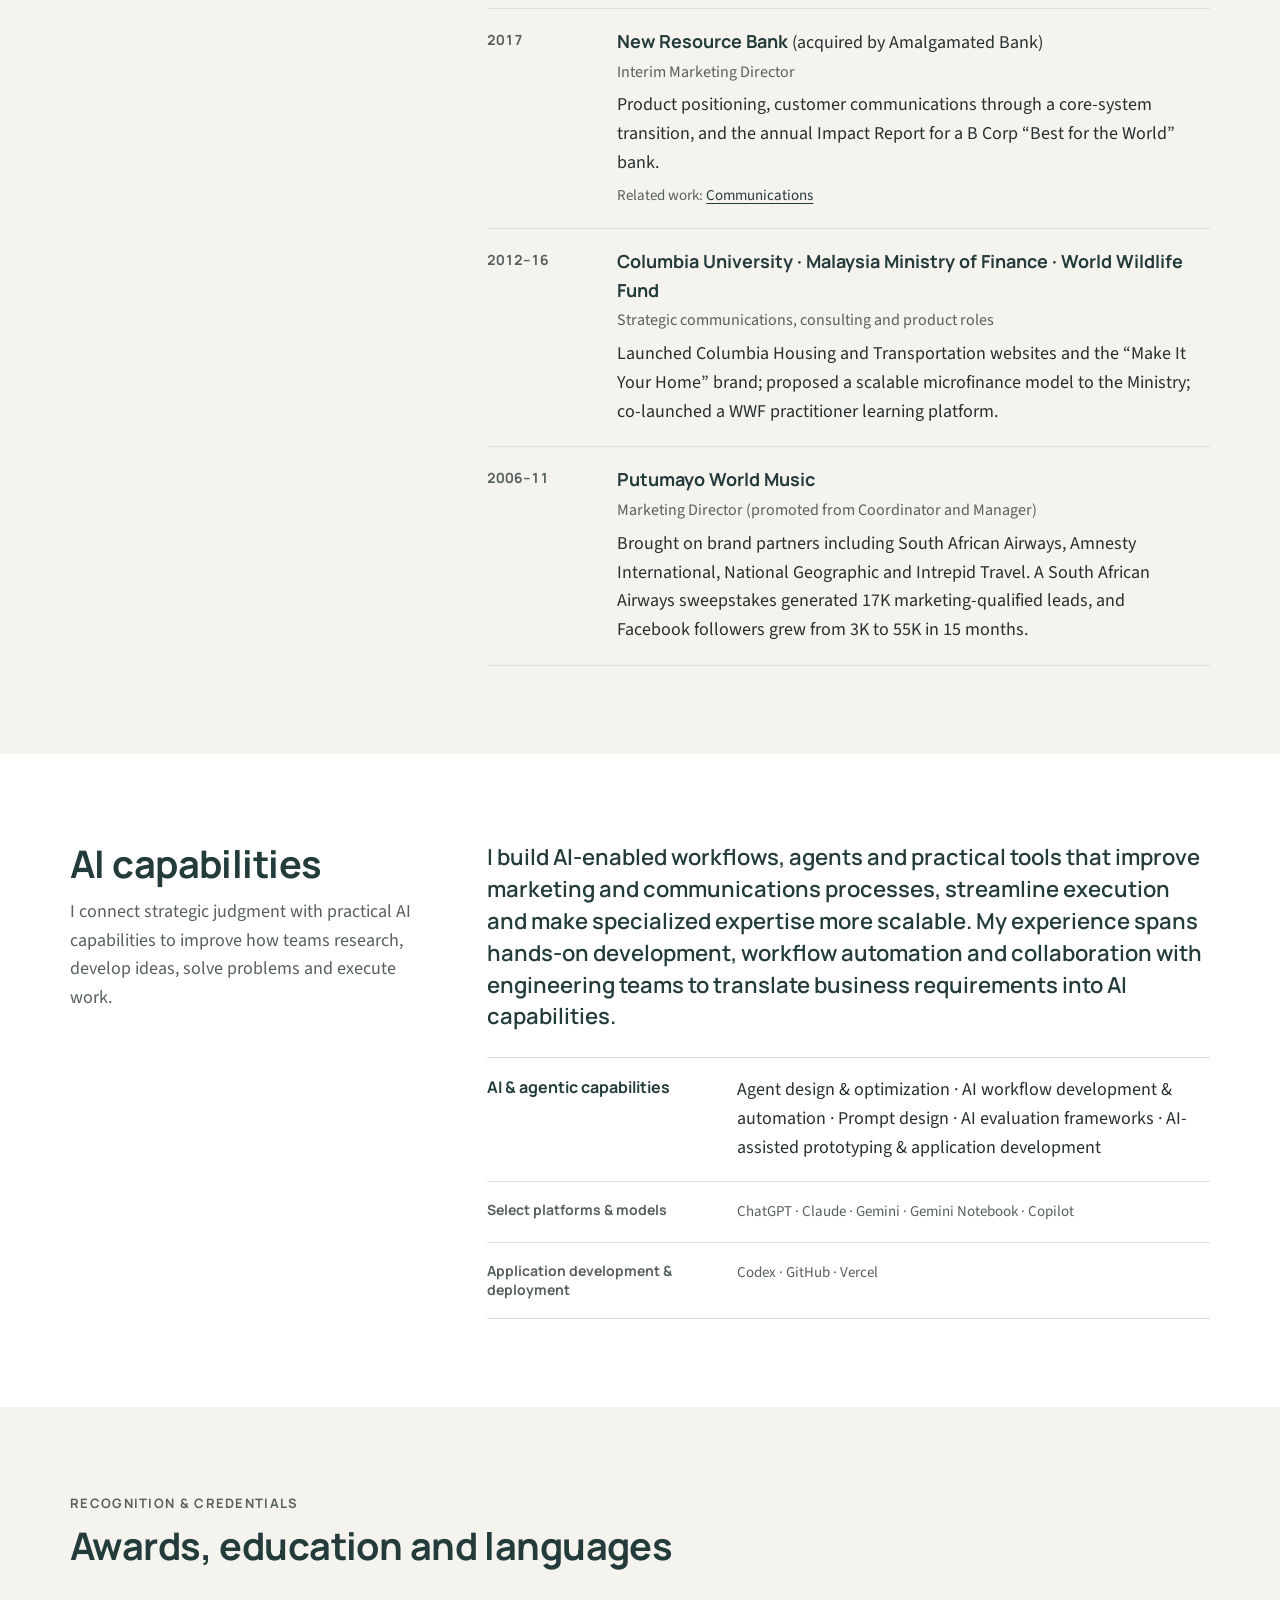
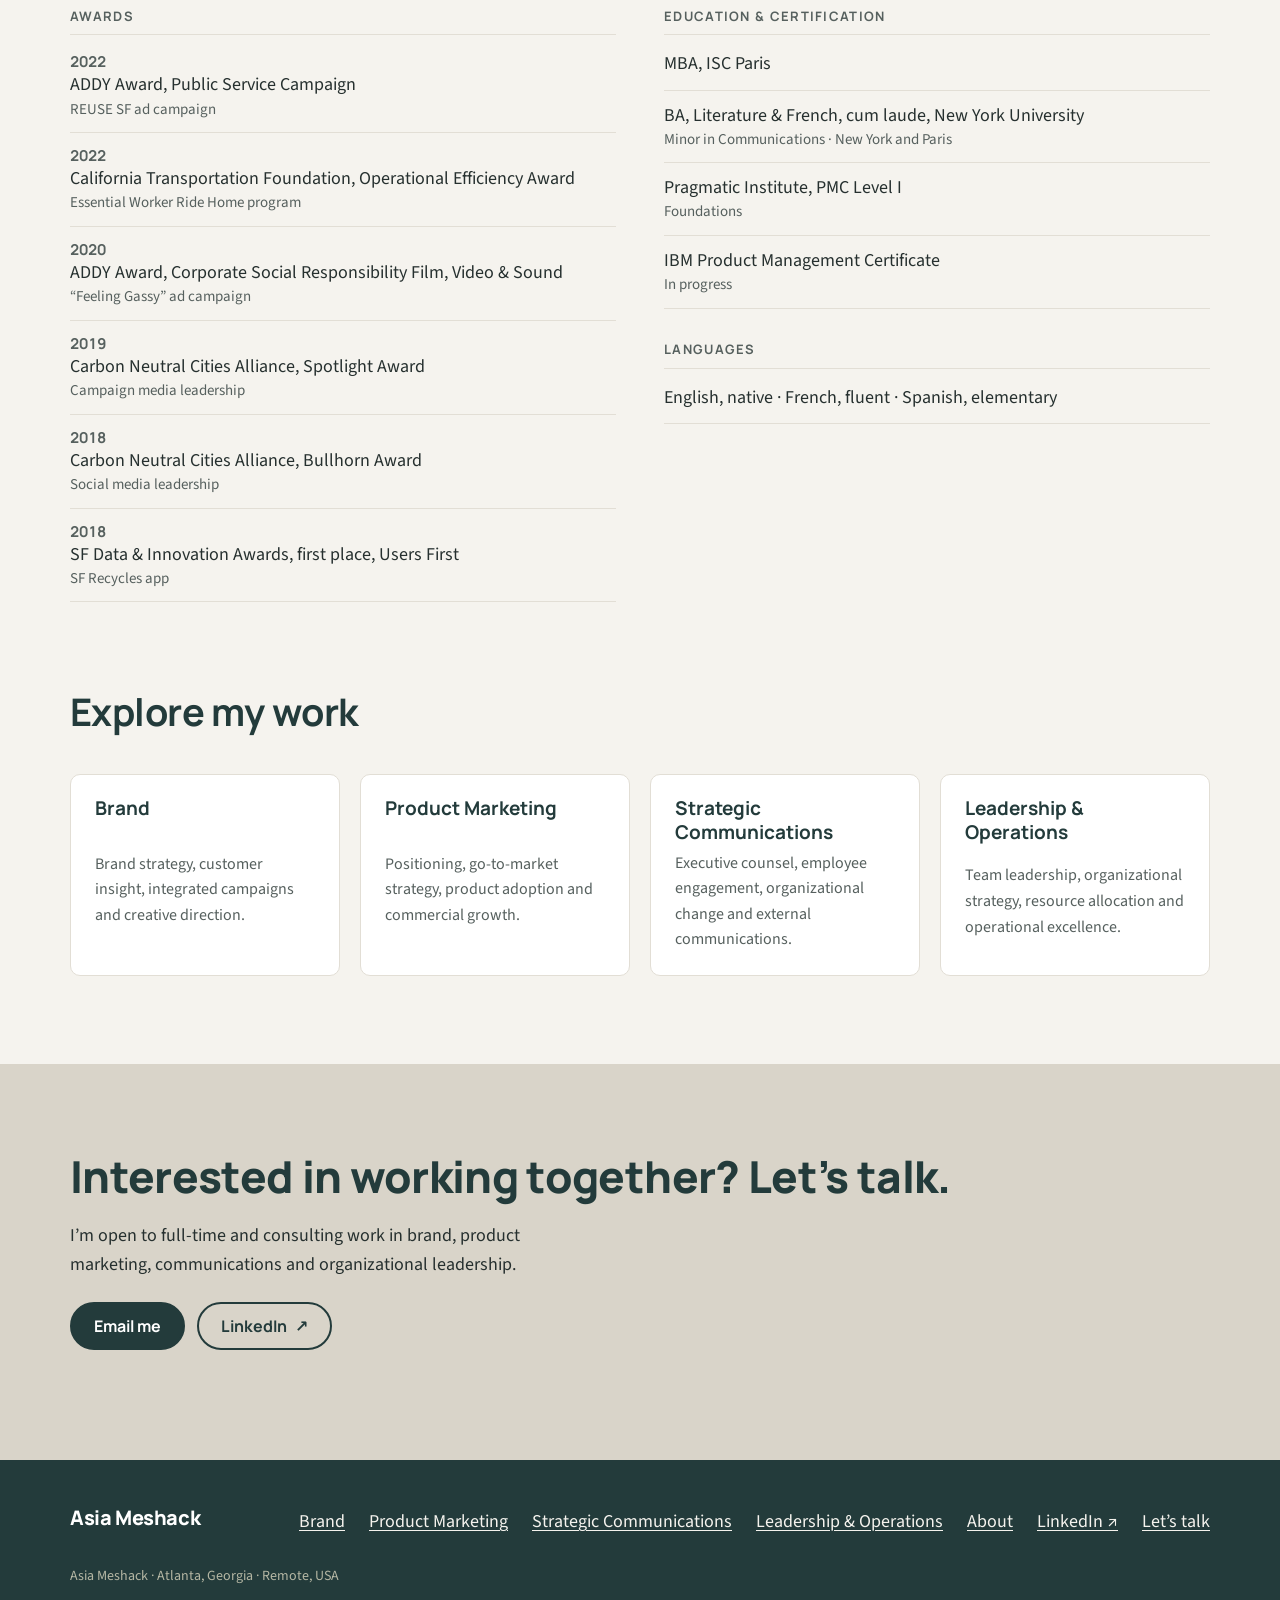
==== commit fb6618e3: "About: "AI capabilities" label and section heading Co-Authored-By: Claude Opus 5.5 <noreply@anthropi" ====
--- a/about/index.html
+++ b/about/index.html
@@ -47,7 +47,7 @@
     <p class="crumbs"><a href="../">Home</a> / About</p>
     <h1 id="page-h">About &amp; experience</h1>
     <p class="lede">I’ve led brand, product marketing, communications and operations for global companies, consulting clients and the City &amp; County of San Francisco, in the US and abroad. This page collects my experience, the technology I work with and my credentials.</p>
-    <ul class="caps jump" aria-label="On this page"><li><a href="#experience">Experience</a></li><li><a href="#technology-ai">Technology &amp; AI</a></li><li><a href="#credentials">Recognition &amp; credentials</a></li></ul>
+    <ul class="caps jump" aria-label="On this page"><li><a href="#experience">Experience</a></li><li><a href="#technology-ai">AI capabilities</a></li><li><a href="#credentials">Recognition &amp; credentials</a></li></ul>
   </div>
 </section>
 
@@ -60,7 +60,7 @@
 
 <section class="section split tech" id="technology-ai" aria-labelledby="tech-h">
   <div class="wrap">
-    <div class="split-head"><p class="eyebrow">Technology &amp; AI</p><h2 id="tech-h">Technology &amp; AI capabilities</h2><p>I connect strategic judgment with practical AI capabilities to improve how teams research, develop ideas, solve problems and execute work.</p></div>
+    <div class="split-head"><h2 id="tech-h">AI capabilities</h2><p>I connect strategic judgment with practical AI capabilities to improve how teams research, develop ideas, solve problems and execute work.</p></div>
     <div class="tech-body"><p class="tech-capability">I build AI-enabled workflows, agents and practical tools that improve marketing and communications processes, streamline execution and make specialized expertise more scalable. My experience spans hands-on development, workflow automation and collaboration with engineering teams to translate business requirements into AI capabilities.</p><dl class="tech-rows"><div><dt>AI &amp; agentic capabilities</dt><dd>Agent design &amp; optimization · AI workflow development &amp; automation · Prompt design · AI evaluation frameworks · AI-assisted prototyping &amp; application development</dd></div><div class="tool"><dt>Select platforms &amp; models</dt><dd>ChatGPT · Claude · Gemini · Gemini Notebook · Copilot</dd></div><div class="tool"><dt>Application development &amp; deployment</dt><dd>Codex · GitHub · Vercel</dd></div></dl></div>
   </div>
 </section>
--- a/assets/site.css
+++ b/assets/site.css
@@ -150,6 +150,9 @@
 .project-phone .project-media{background:var(--sage);display:grid;justify-items:center;align-content:end;padding-top:36px;min-height:0}
 .project-phone .project-media img{width:62%;max-width:300px;height:auto;aspect-ratio:9/14;object-fit:cover;object-position:top;border-radius:14px 14px 0 0;box-shadow:0 14px 34px -16px rgba(0,0,0,.4)}
 .project-wide .project-media{min-height:0}
+.project-accent{grid-template-columns:minmax(0,4fr) minmax(0,7fr)}
+.project-accent .project-media{background:var(--ivory);align-self:stretch;display:grid;place-items:center}
+.project-accent .project-media img{height:auto}
 .project-wide .project-media img{height:auto}
 .project-text .project-body{max-width:820px}
 .project-media{background:var(--stone);min-height:100%}
@@ -193,6 +196,18 @@
 .related span{color:var(--muted);font-size:16px}
 .related.four{grid-template-columns:repeat(4,minmax(0,1fr))}
 
+/* Primary visuals in a consistent top frame */
+.media-pair{display:grid;grid-template-columns:1fr 1fr;gap:4px;background:var(--stone)}
+.media-pair img{width:100%;height:auto;aspect-ratio:16/9;object-fit:cover}
+.media-pair figure{margin:0;position:relative;min-width:0}
+.media-pair figure img{aspect-ratio:auto;object-fit:contain;border:0;border-radius:0}
+.pair-label{position:absolute;left:10px;top:10px;margin:0;background:var(--teal);color:var(--white);font:700 12px/1 var(--head);letter-spacing:.08em;text-transform:uppercase;padding:6px 9px;border-radius:4px}
+.project-wide .project-media img.fit-contain{object-fit:contain;max-height:420px;width:100%;background:var(--stone);padding:20px 0}
+
+.zoom{display:block;position:relative}
+.zoom-hint{display:block;text-align:right;padding:8px 14px 0;font:700 14px/1.3 var(--head);color:var(--teal);text-decoration:underline;text-underline-offset:3px}
+.zoom-hint::after{content:" ↗"}
+
 /* Media cards (coverage and examples under a project summary) */
 .media-grid{list-style:none;margin:4px 0 0;padding:0;display:grid;grid-template-columns:repeat(2,minmax(0,1fr));gap:16px}
 .media-card{display:grid;grid-template-rows:auto 1fr;background:var(--ivory);border:1px solid var(--line);border-radius:8px;overflow:hidden;min-width:0}
@@ -273,6 +288,8 @@
   .outcomes ul{grid-template-columns:repeat(2,minmax(0,1fr))}
   .project-side,.project-phone,.project-compact.project-side{grid-template-columns:minmax(0,1fr)}
   .project-phone .project-media{padding-top:28px}
+  .project-accent .project-media{padding-top:18px}
+  .project-accent .project-media img{max-width:220px}
   .project-phone .project-media img{width:46%;max-height:420px}
   .related,.related.four{grid-template-columns:minmax(0,1fr) minmax(0,1fr)}
   .split .wrap,.cred-grid{grid-template-columns:minmax(0,1fr);gap:28px}
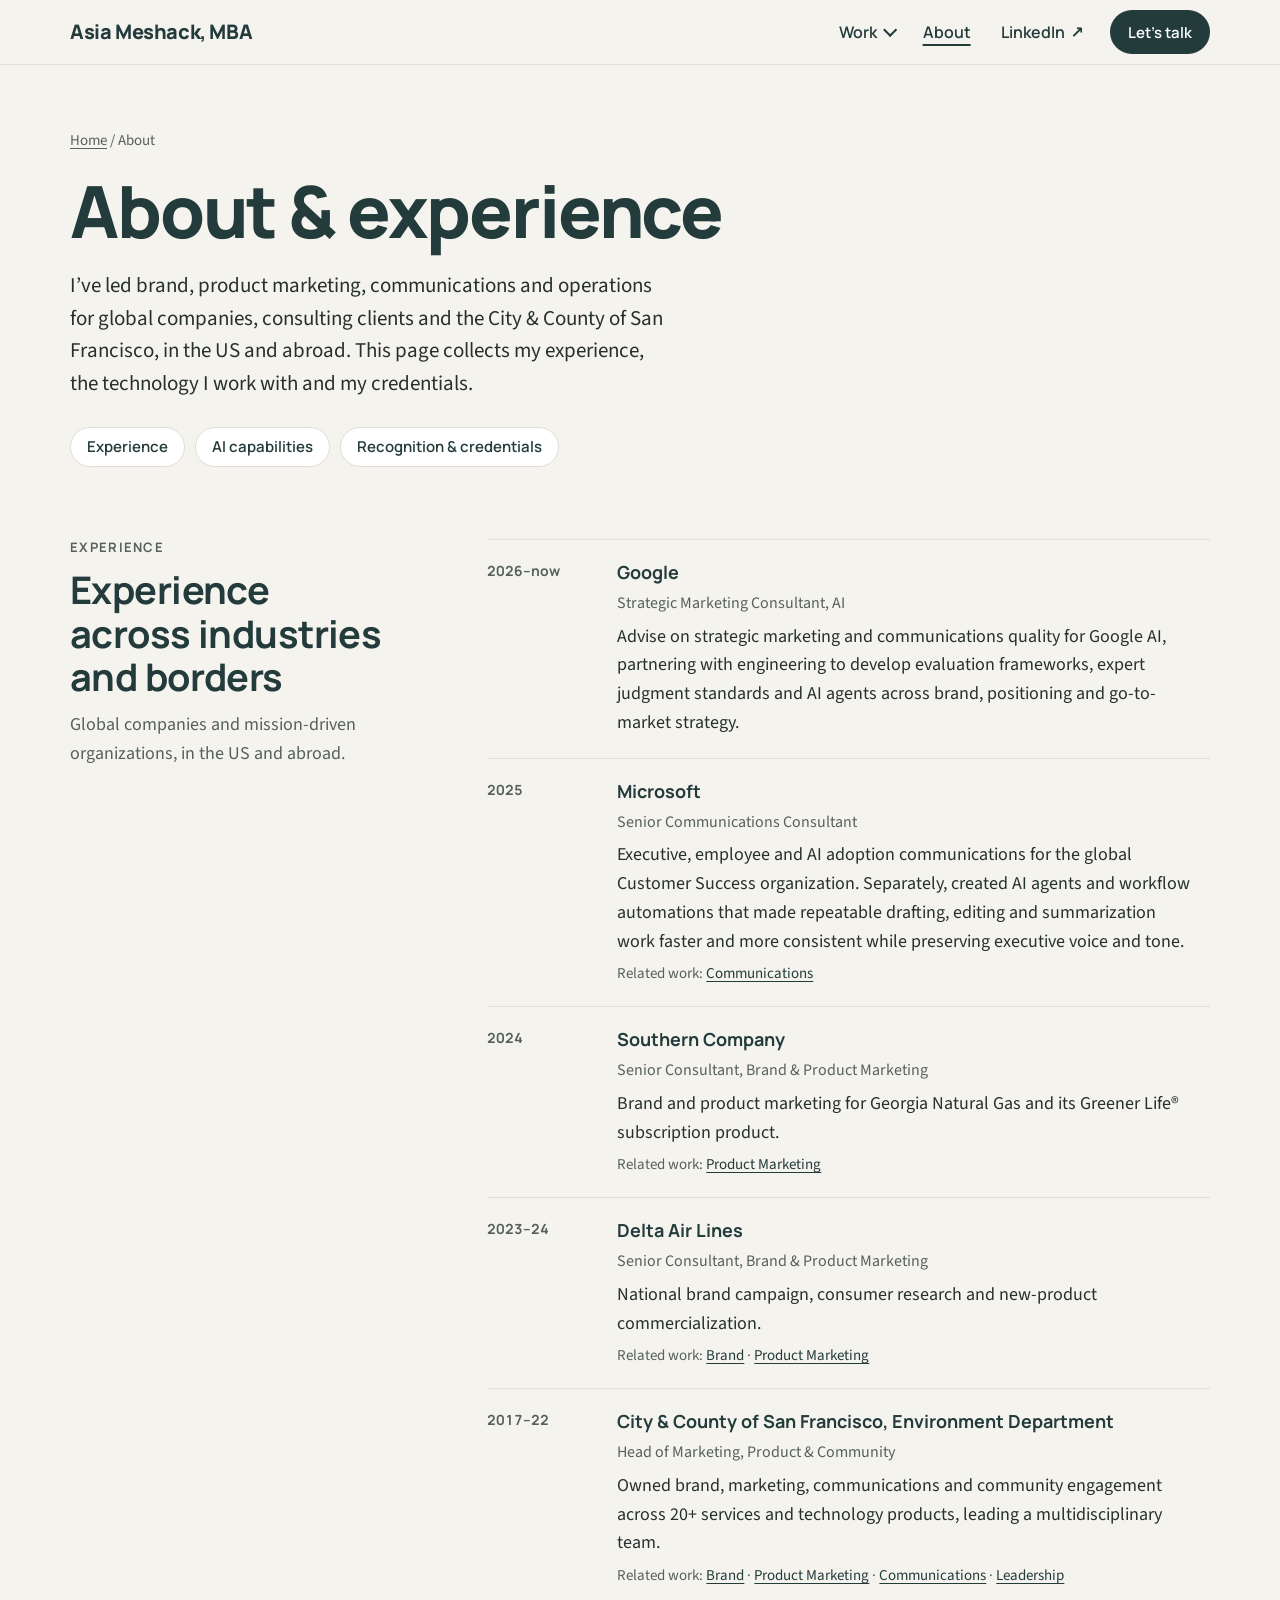
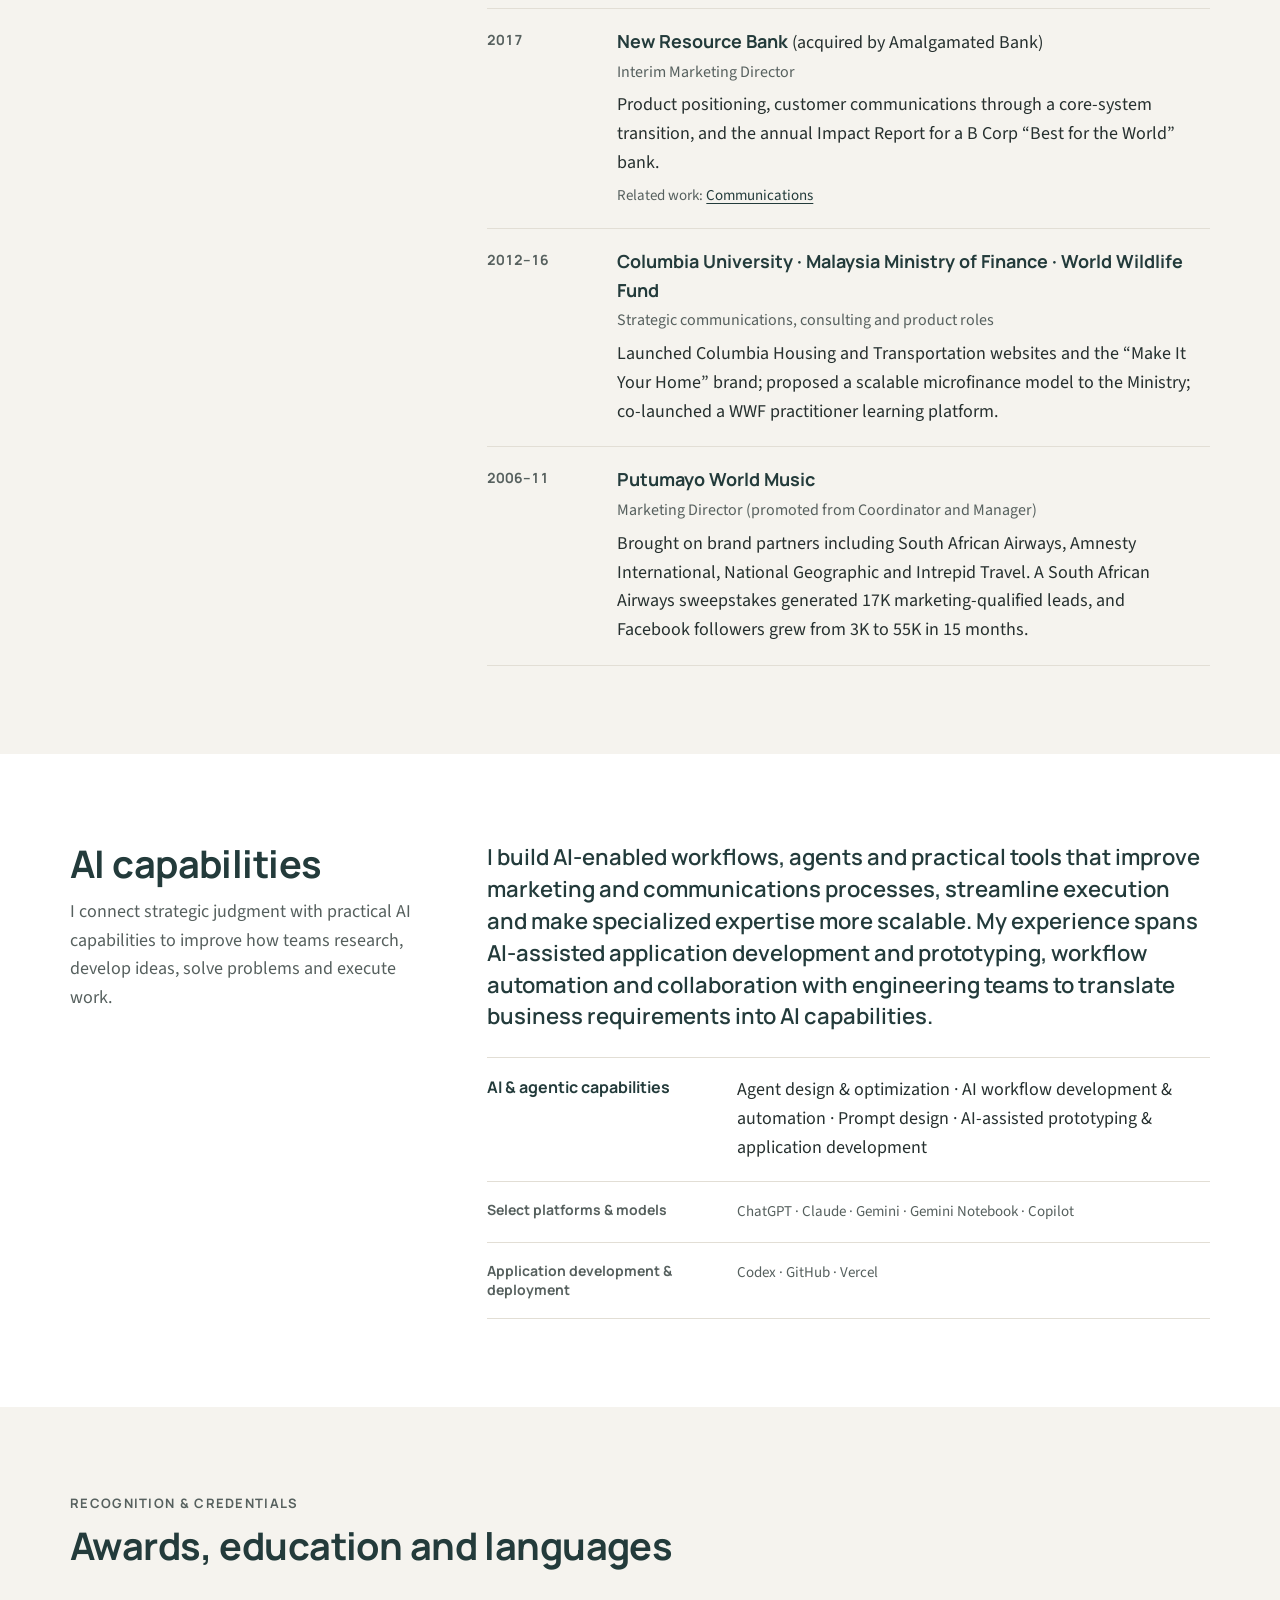
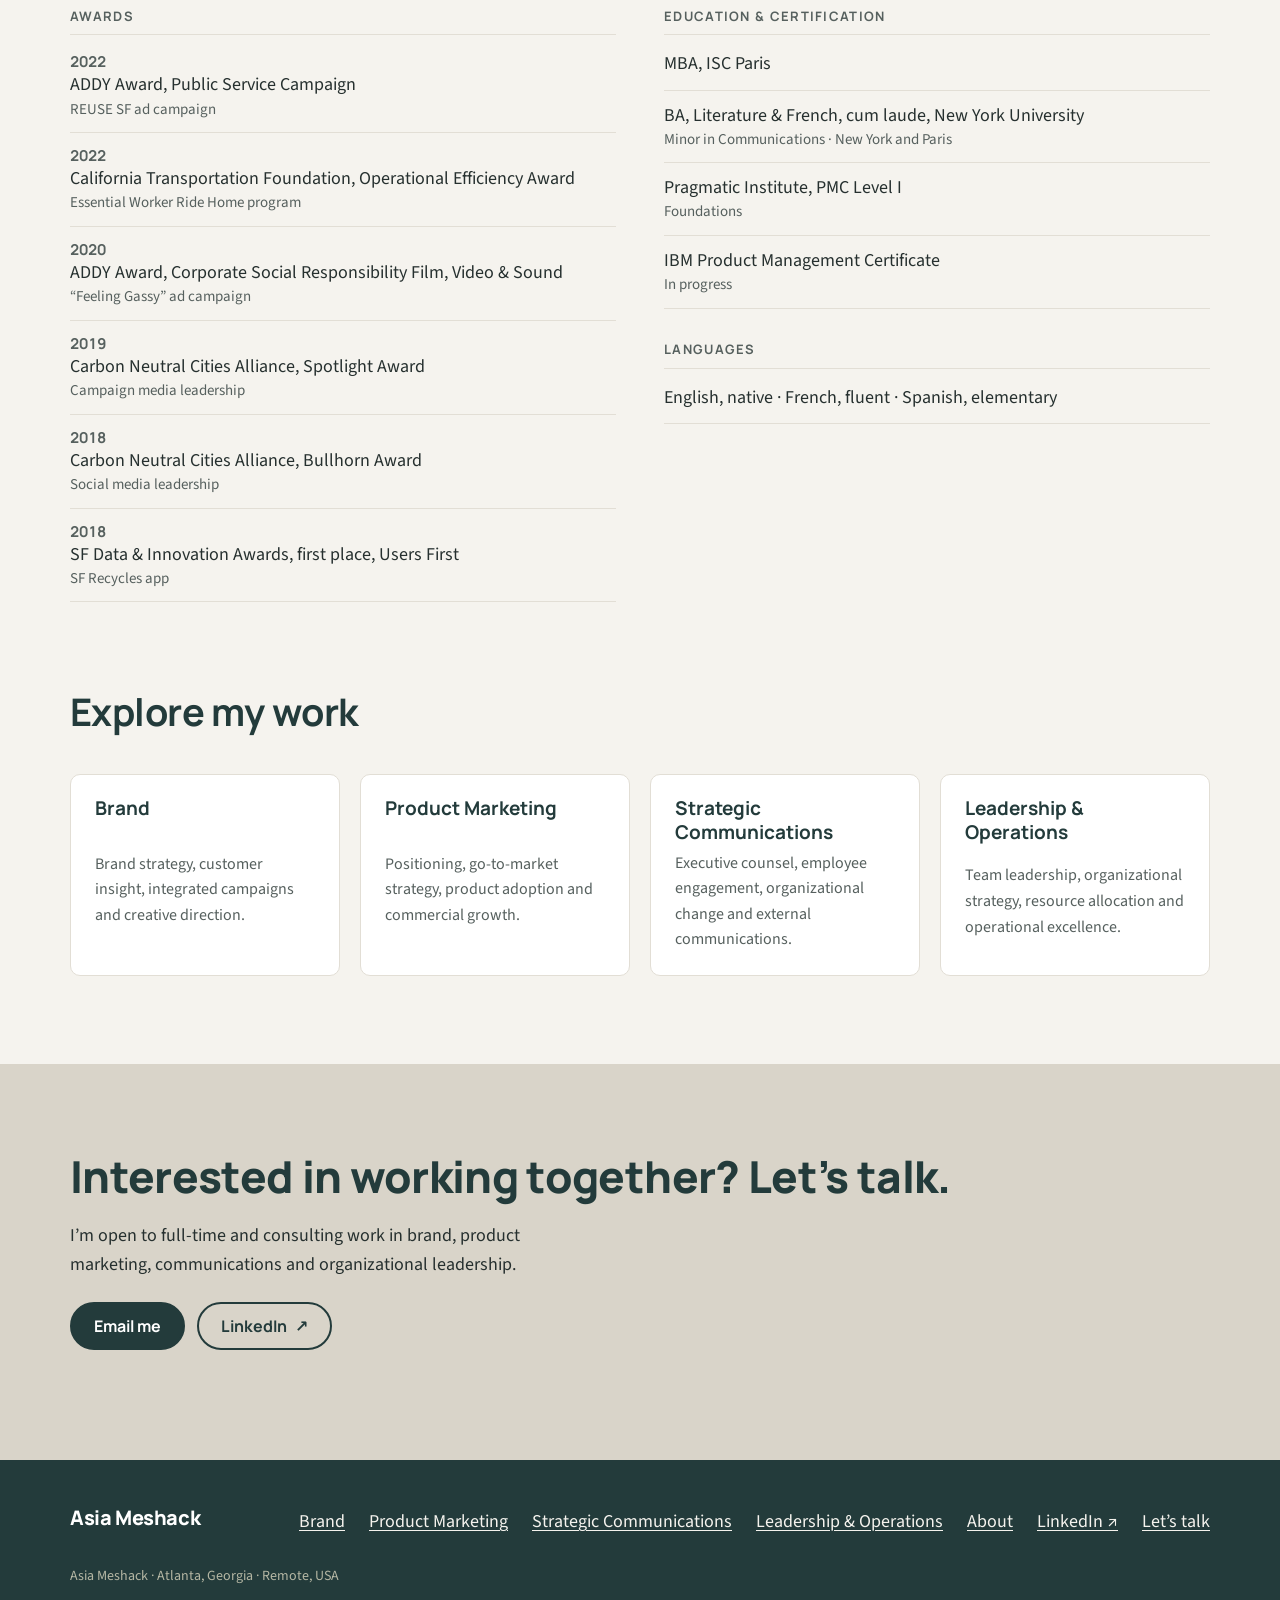
==== commit 1b966e2e: "Minor copy updates: capability labels and About AI copy - Product Marketing: "Acquisition, adoption " ====
--- a/about/index.html
+++ b/about/index.html
@@ -61,7 +61,7 @@
 <section class="section split tech" id="technology-ai" aria-labelledby="tech-h">
   <div class="wrap">
     <div class="split-head"><h2 id="tech-h">AI capabilities</h2><p>I connect strategic judgment with practical AI capabilities to improve how teams research, develop ideas, solve problems and execute work.</p></div>
-    <div class="tech-body"><p class="tech-capability">I build AI-enabled workflows, agents and practical tools that improve marketing and communications processes, streamline execution and make specialized expertise more scalable. My experience spans hands-on development, workflow automation and collaboration with engineering teams to translate business requirements into AI capabilities.</p><dl class="tech-rows"><div><dt>AI &amp; agentic capabilities</dt><dd>Agent design &amp; optimization · AI workflow development &amp; automation · Prompt design · AI evaluation frameworks · AI-assisted prototyping &amp; application development</dd></div><div class="tool"><dt>Select platforms &amp; models</dt><dd>ChatGPT · Claude · Gemini · Gemini Notebook · Copilot</dd></div><div class="tool"><dt>Application development &amp; deployment</dt><dd>Codex · GitHub · Vercel</dd></div></dl></div>
+    <div class="tech-body"><p class="tech-capability">I build AI-enabled workflows, agents and practical tools that improve marketing and communications processes, streamline execution and make specialized expertise more scalable. My experience spans AI-assisted application development and prototyping, workflow automation and collaboration with engineering teams to translate business requirements into AI capabilities.</p><dl class="tech-rows"><div><dt>AI &amp; agentic capabilities</dt><dd>Agent design &amp; optimization · AI workflow development &amp; automation · Prompt design · AI-assisted prototyping &amp; application development</dd></div><div class="tool"><dt>Select platforms &amp; models</dt><dd>ChatGPT · Claude · Gemini · Gemini Notebook · Copilot</dd></div><div class="tool"><dt>Application development &amp; deployment</dt><dd>Codex · GitHub · Vercel</dd></div></dl></div>
   </div>
 </section>
 
